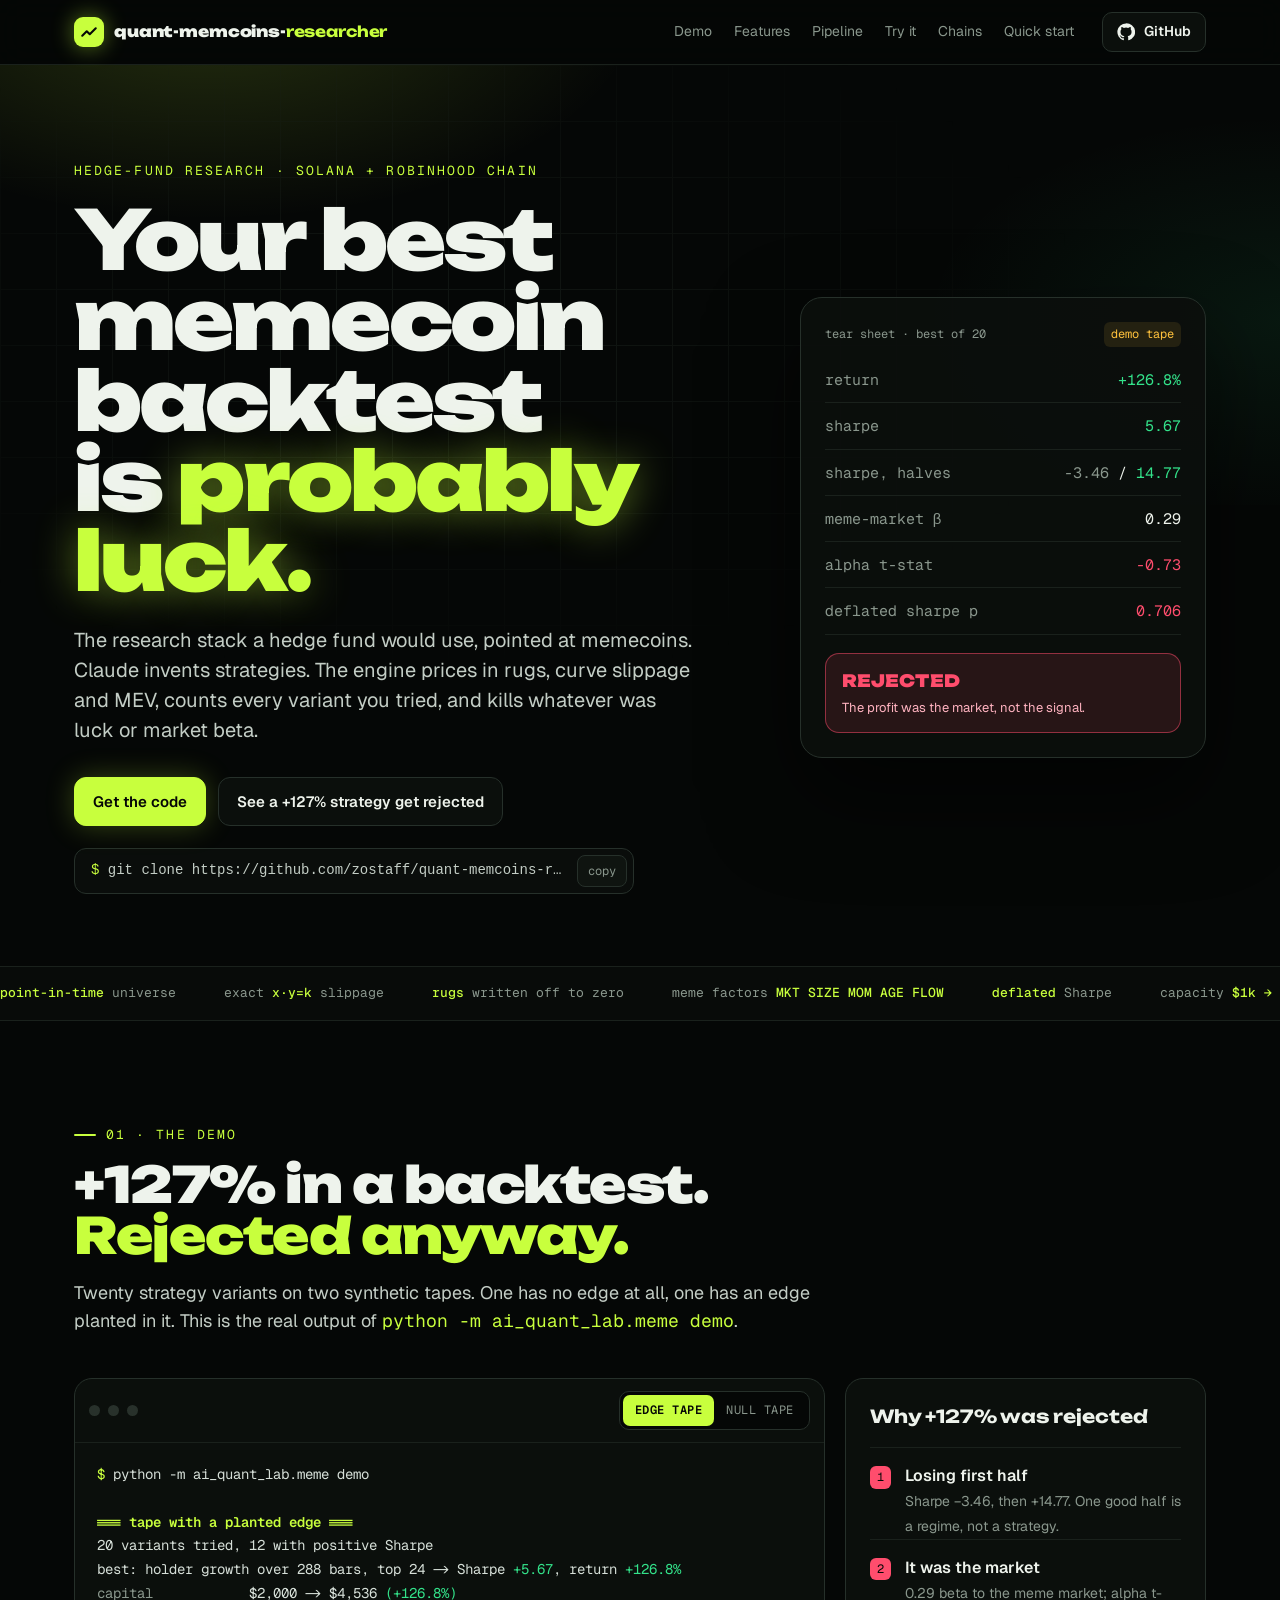
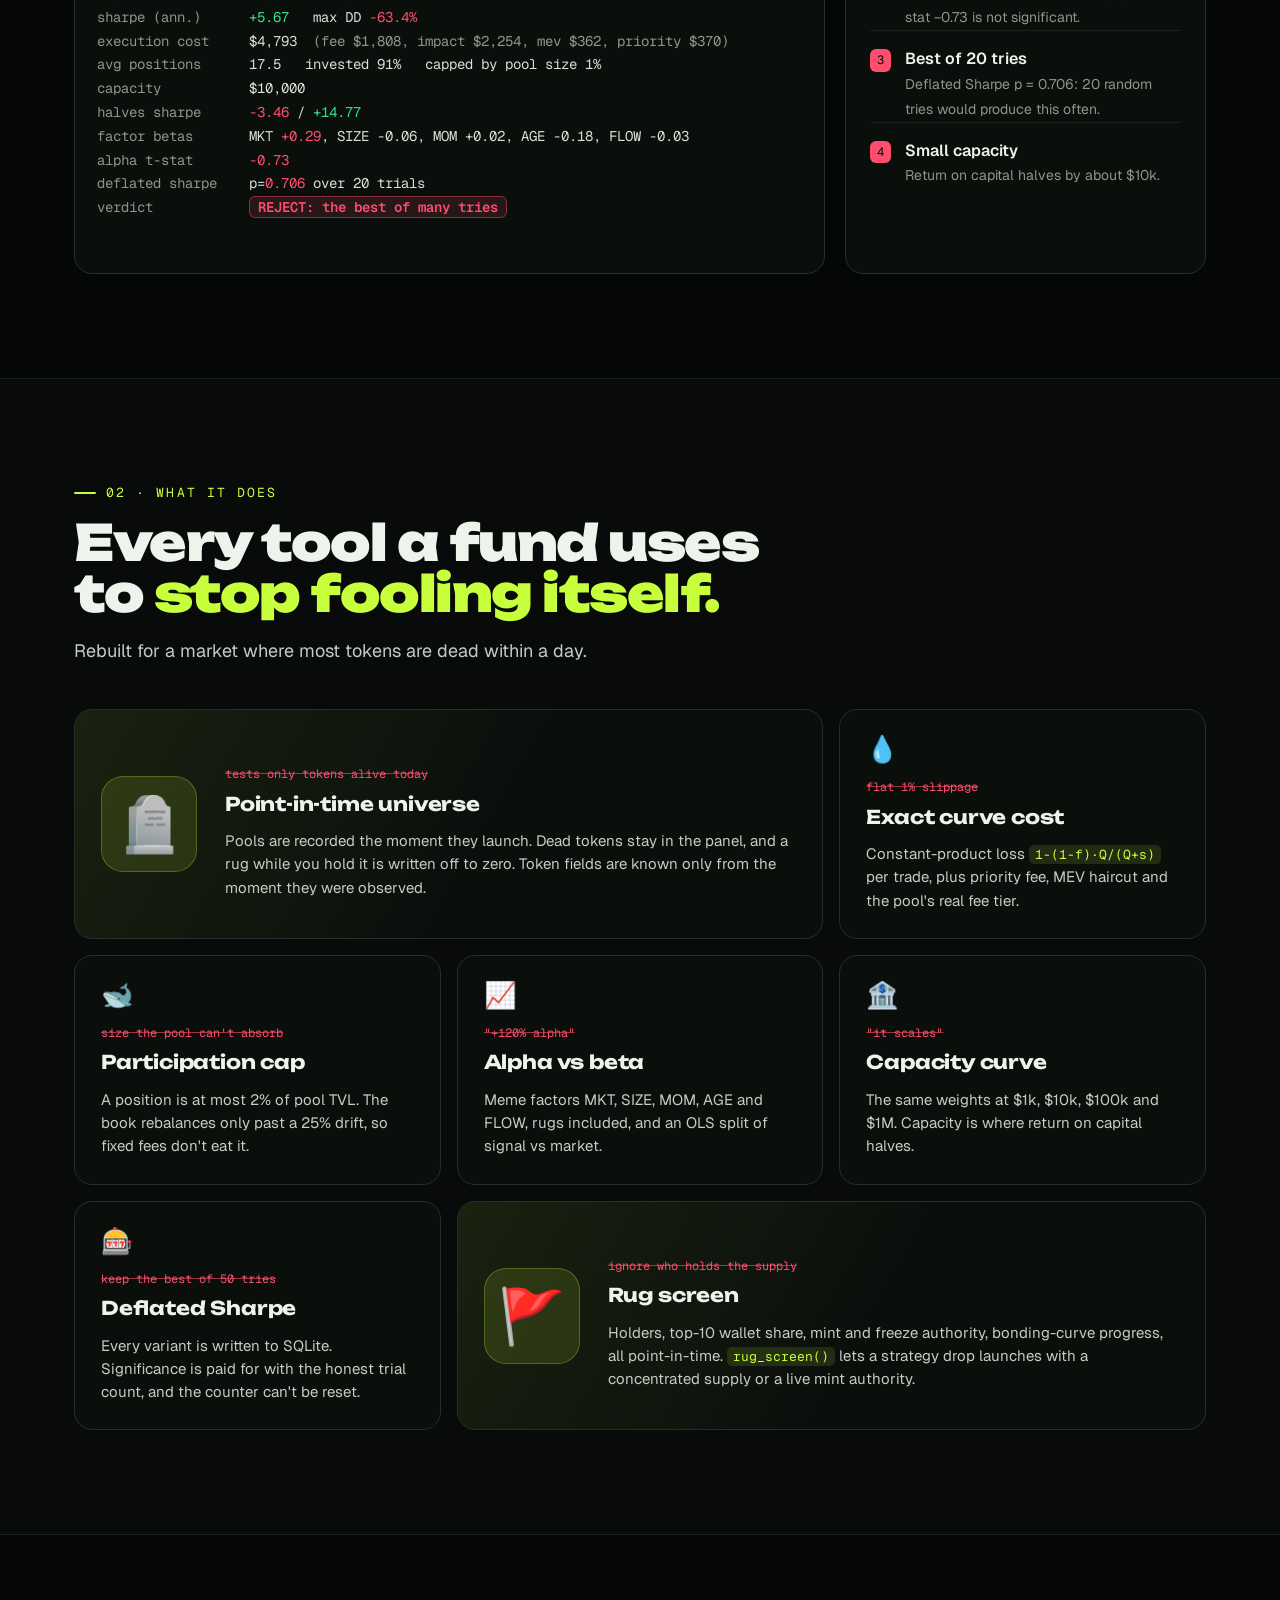
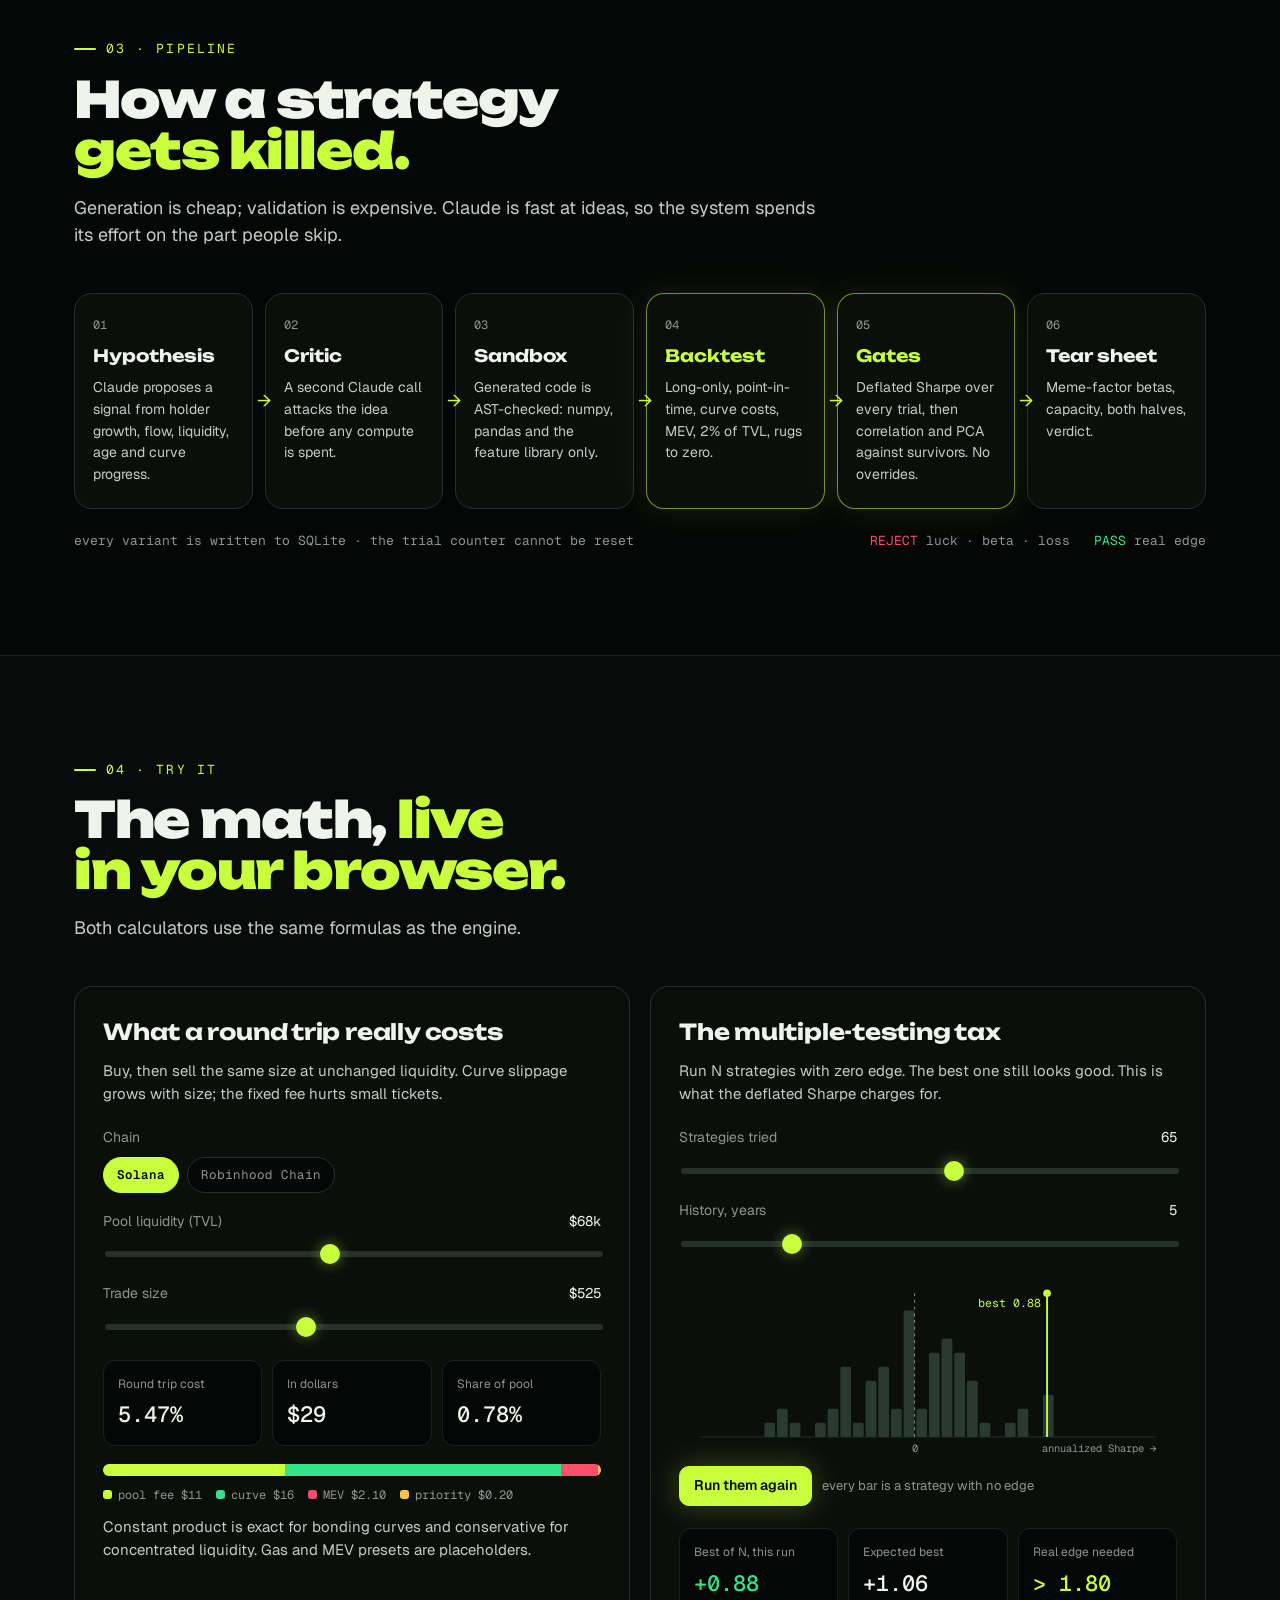
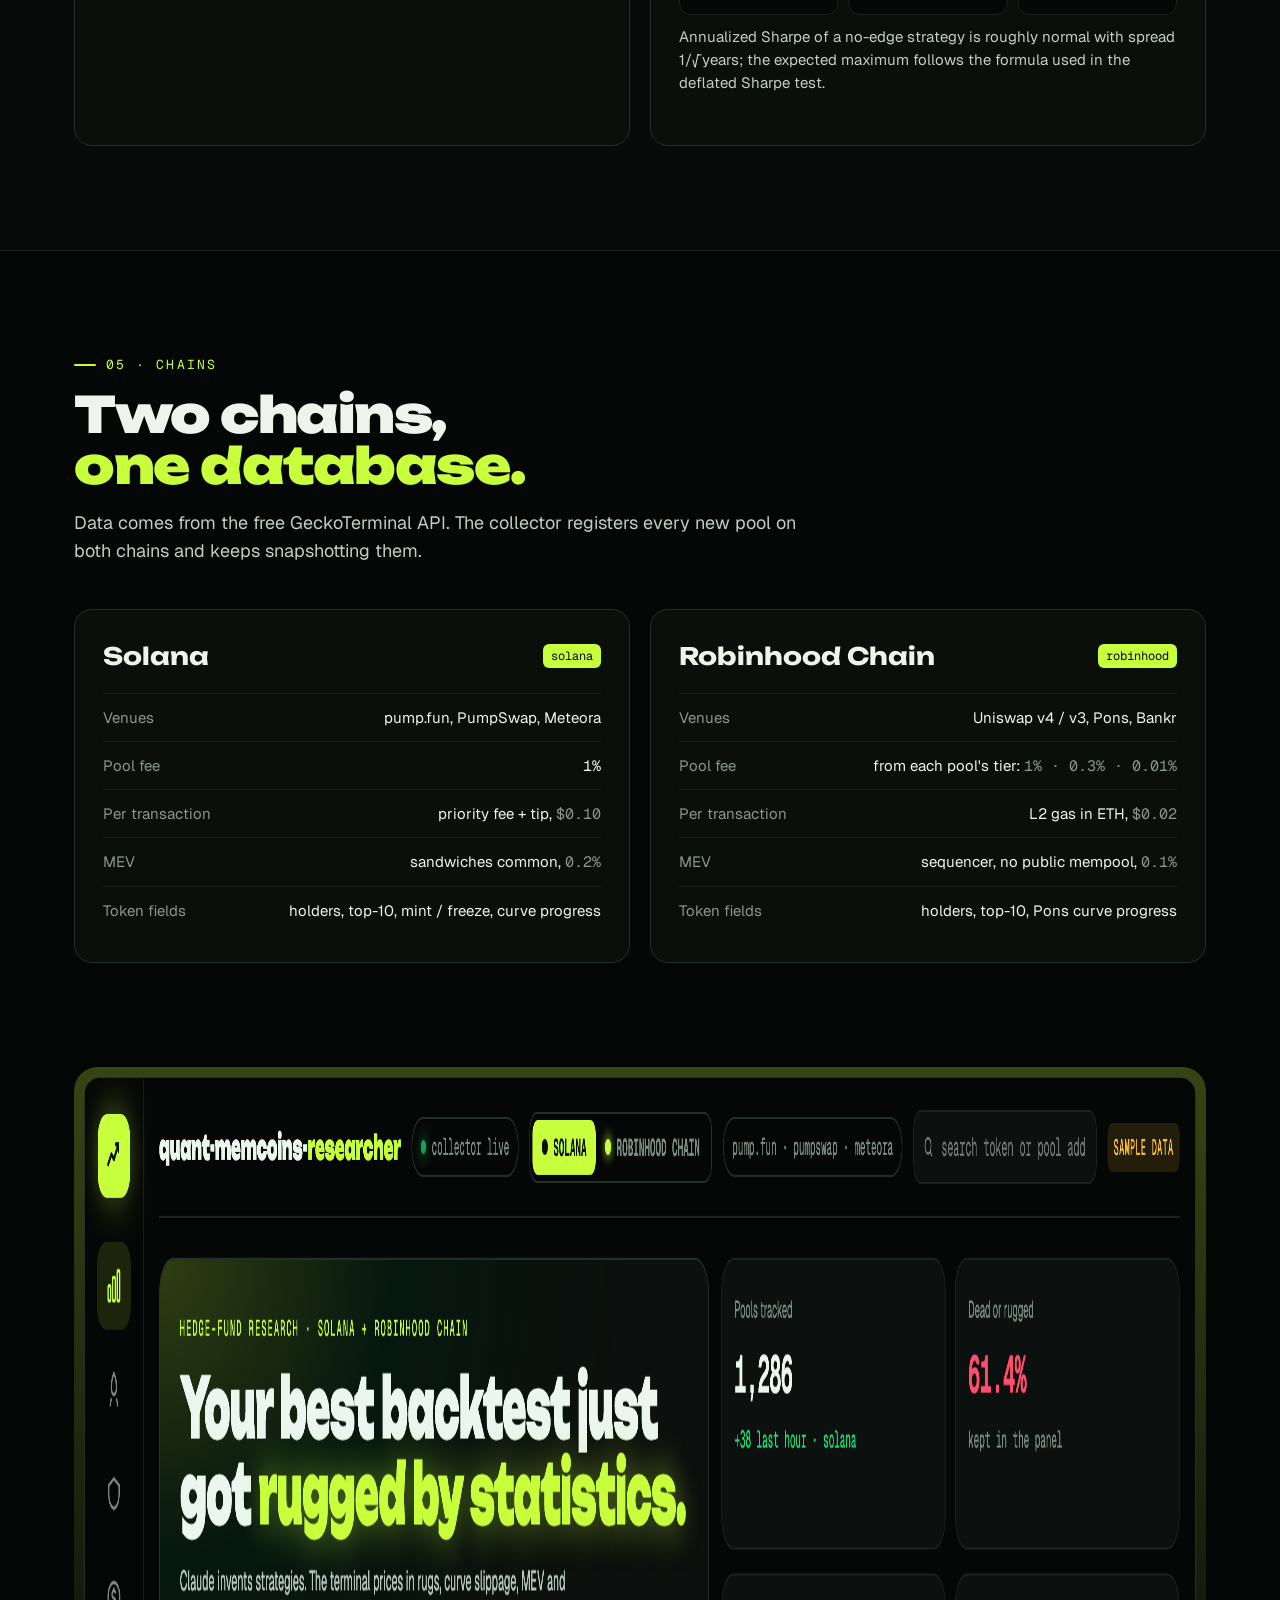
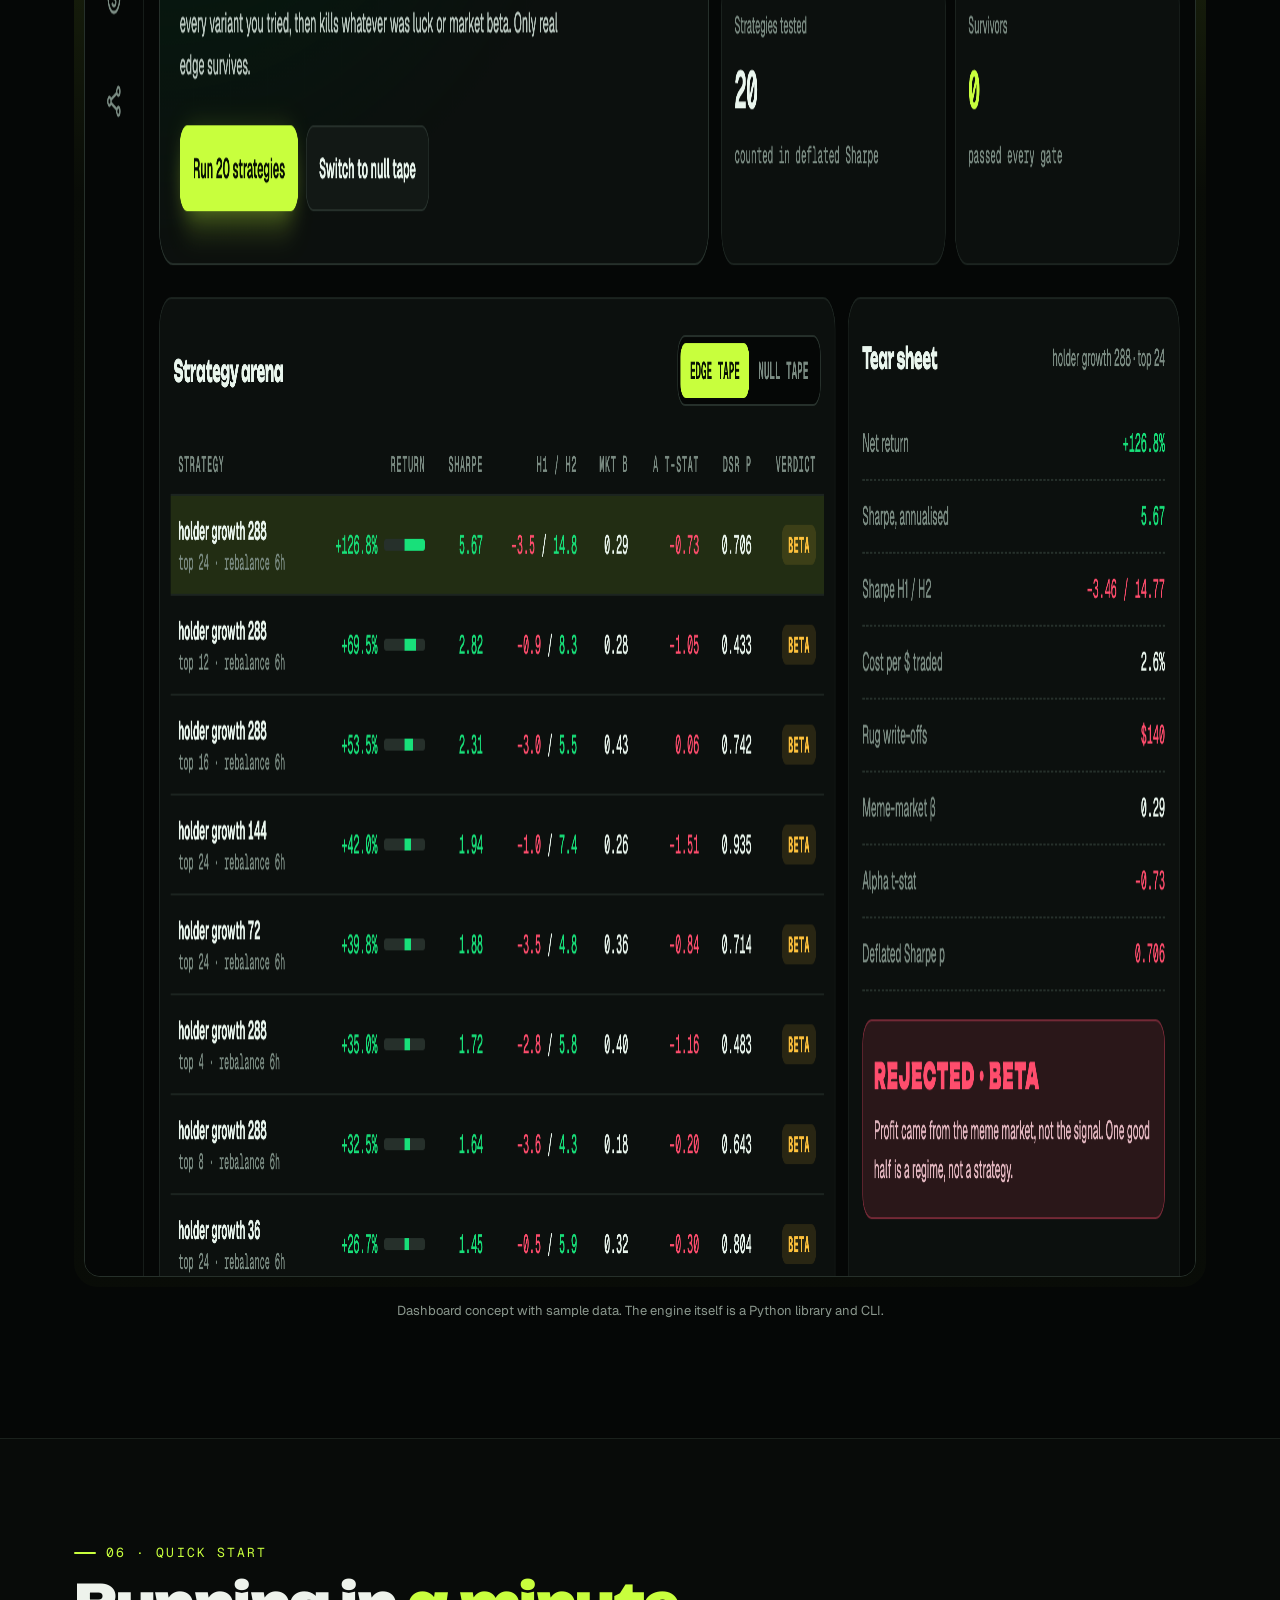
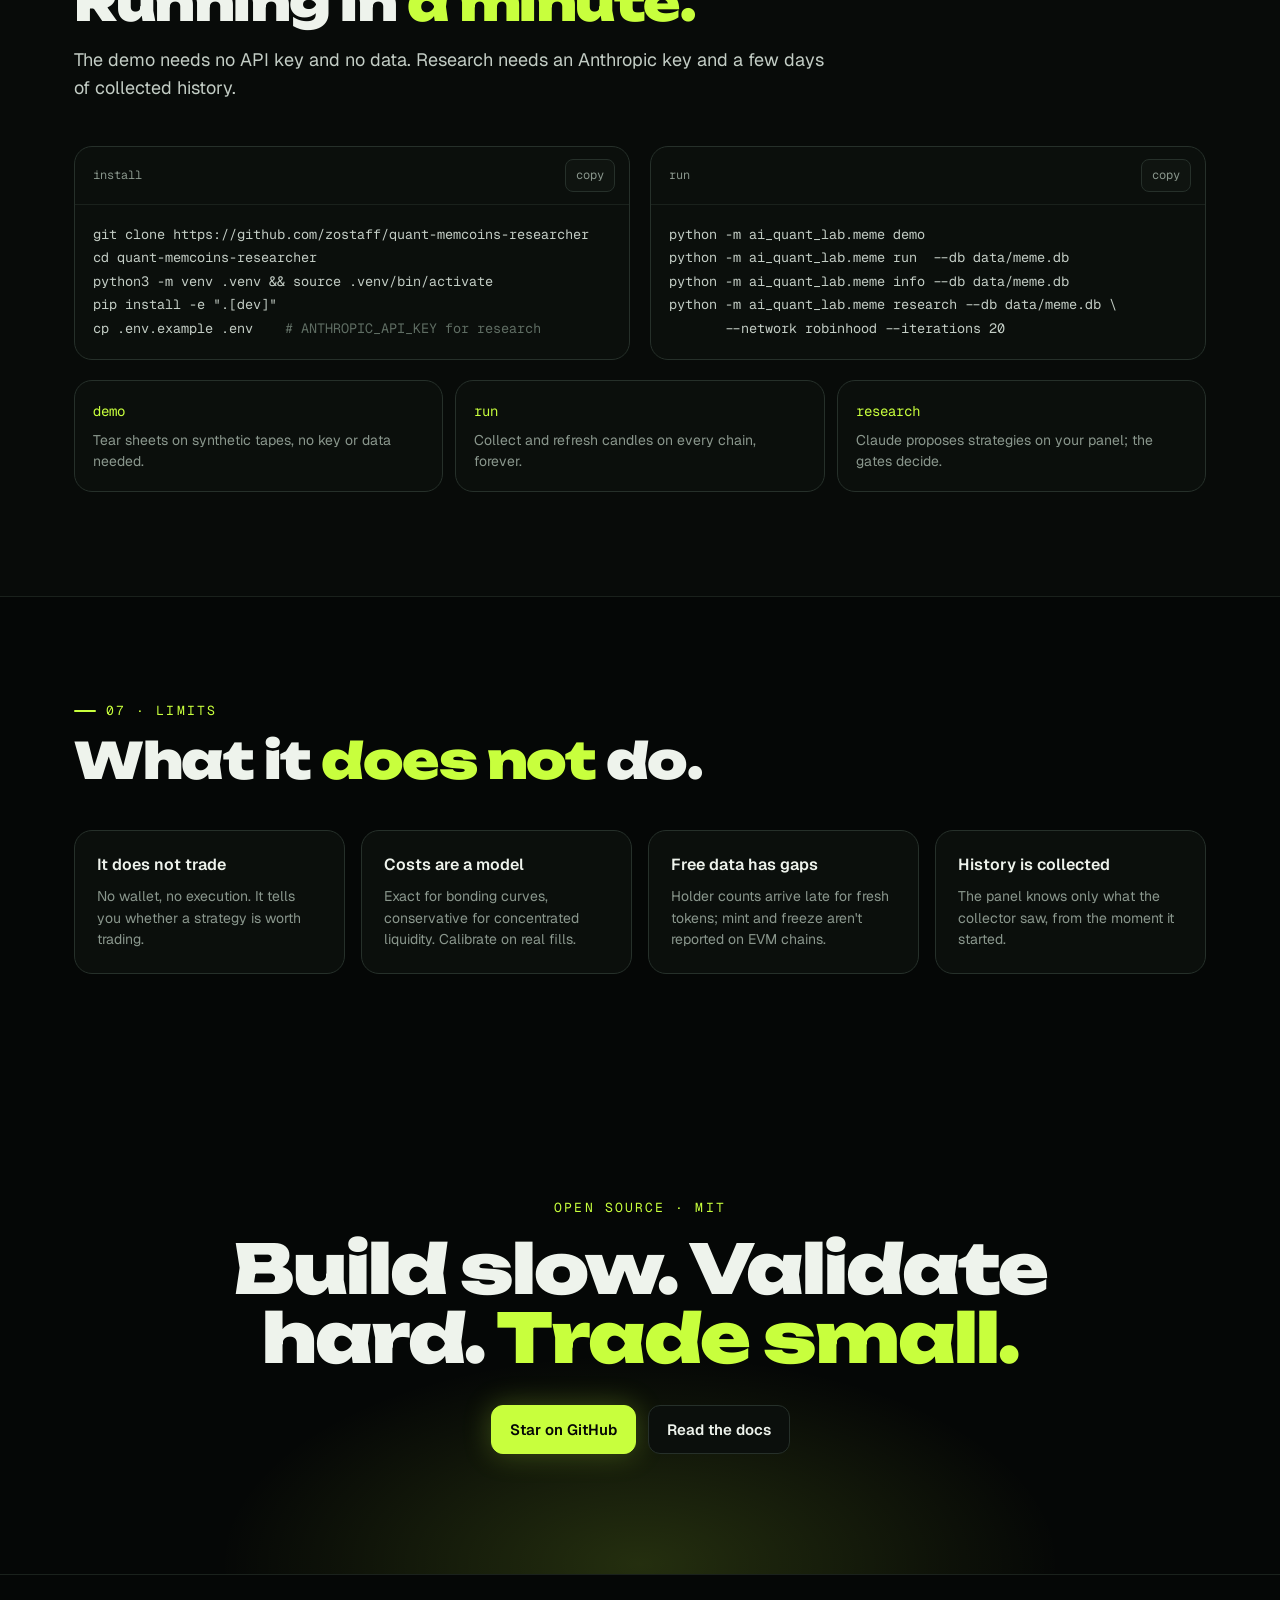
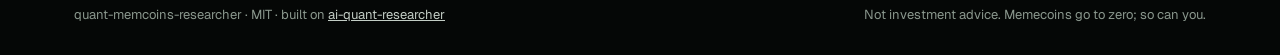
==== site/index.html @ 929a7e4b "Project website on GitHub Pages site/ is a single-page site: hero with the rejected tear sheet, the " ====
<!doctype html>
<html lang="en">
<head>
<meta charset="utf-8">
<meta name="viewport" content="width=device-width, initial-scale=1">
<title>quant-memcoins-researcher</title>
<meta name="description" content="Hedge-fund quant research for memecoins on Solana and Robinhood Chain. Claude invents strategies; the engine prices rugs, slippage and MEV, and kills the lucky ones.">
<meta name="theme-color" content="#050706">
<meta property="og:type" content="website">
<meta property="og:title" content="Your best memecoin backtest is probably luck.">
<meta property="og:description" content="Hedge-fund quant research for memecoins on Solana and Robinhood Chain. Open source, MIT.">
<meta property="og:url" content="https://zostaff.github.io/quant-memcoins-researcher/">
<meta property="og:image" content="https://zostaff.github.io/quant-memcoins-researcher/og.png">
<meta name="twitter:card" content="summary_large_image">
<meta name="twitter:image" content="https://zostaff.github.io/quant-memcoins-researcher/og.png">
<link rel="icon" href="data:image/svg+xml,%3Csvg xmlns='http://www.w3.org/2000/svg' viewBox='0 0 32 32'%3E%3Crect width='32' height='32' rx='8' fill='%23C8FF3D'/%3E%3Cpath d='M7 21l6-6 4 4 8-8' stroke='%23050706' stroke-width='3' fill='none' stroke-linecap='round' stroke-linejoin='round'/%3E%3C/svg%3E">
<link rel="preconnect" href="https://fonts.googleapis.com">
<link rel="preconnect" href="https://fonts.gstatic.com" crossorigin>
<link rel="stylesheet" href="https://fonts.googleapis.com/css2?family=Unbounded:wght@500;700;900&family=Geist:wght@400;500;600&family=Geist+Mono:wght@400;500;600&display=swap">
<style>
:root{
  --bg:#050706; --bg2:#080b09; --card:#0b0f0c; --card2:#0f1410;
  --line:#1a211c; --line2:#26302a;
  --text:#EEF3EC; --soft:#c3cdc5; --muted:#8a978d;
  --lime:#C8FF3D; --lime-dim:rgba(200,255,61,.12); --lime-glow:rgba(200,255,61,.45);
  --green:#33E28A; --red:#FF4D6D; --red-dim:rgba(255,77,109,.12); --amber:#FFC23D;
  --display:"Unbounded","Arial Black",system-ui,sans-serif;
  --body:"Geist",system-ui,-apple-system,"Segoe UI",sans-serif;
  --mono:"Geist Mono",ui-monospace,"SF Mono",Menlo,monospace;
  --r:18px; --wrap:1180px;
}
*{box-sizing:border-box}
html{scroll-behavior:smooth;scroll-padding-top:80px}
html,body{background:var(--bg);color:var(--text)}
body{margin:0;font:16px/1.55 var(--body);-webkit-font-smoothing:antialiased;overflow-x:hidden}
a{color:inherit}
img{max-width:100%;display:block}
button{font:inherit;color:inherit;cursor:pointer}
:focus-visible{outline:2px solid var(--lime);outline-offset:3px;border-radius:6px}
.mono{font-family:var(--mono);font-variant-numeric:tabular-nums}
.wrap{max-width:var(--wrap);margin:0 auto;padding:0 24px}
.g{color:var(--green)} .r{color:var(--red)} .l{color:var(--lime)} .m{color:var(--muted)}

/* nav */
nav{position:sticky;top:0;z-index:50;background:rgba(5,7,6,.78);backdrop-filter:blur(14px);-webkit-backdrop-filter:blur(14px);border-bottom:1px solid var(--line)}
nav .wrap{display:flex;align-items:center;gap:28px;height:64px}
.brand{display:flex;align-items:center;gap:10px;text-decoration:none;font-family:var(--display);font-weight:900;font-size:15px;letter-spacing:-.01em;white-space:nowrap}
.brand i{width:30px;height:30px;border-radius:9px;background:var(--lime);display:grid;place-items:center;box-shadow:0 0 22px var(--lime-glow)}
.brand b{color:var(--lime)}
.links{display:flex;gap:22px;margin-left:auto}
.links a{text-decoration:none;color:var(--muted);font-size:14px}
.links a:hover{color:var(--text)}
.btn{display:inline-flex;align-items:center;gap:9px;white-space:nowrap;border-radius:12px;padding:12px 18px;font-weight:600;font-size:15px;text-decoration:none;border:1px solid var(--line2);background:var(--card);transition:transform .15s,border-color .15s,background .15s}
.btn:hover{transform:translateY(-1px);border-color:#3a473e}
.btn.lime{background:var(--lime);color:var(--bg);border-color:var(--lime);box-shadow:0 0 28px rgba(200,255,61,.25)}
.btn.lime:hover{box-shadow:0 0 38px rgba(200,255,61,.4)}
.btn.sm{padding:8px 14px;font-size:14px;border-radius:10px}
.btn svg{width:18px;height:18px}

/* hero */
.hero{position:relative;padding:96px 0 72px;overflow:hidden}
.hero:before{content:"";position:absolute;inset:-20% -10% auto;height:620px;background:radial-gradient(700px 360px at 22% 18%,rgba(200,255,61,.17),transparent 62%),radial-gradient(600px 340px at 92% 70%,rgba(51,226,138,.08),transparent 60%);pointer-events:none}
.hero:after{content:"";position:absolute;inset:0;background-image:linear-gradient(var(--line) 1px,transparent 1px),linear-gradient(90deg,var(--line) 1px,transparent 1px);background-size:56px 56px;mask-image:radial-gradient(900px 480px at 35% 30%,#000 15%,transparent 72%);-webkit-mask-image:radial-gradient(900px 480px at 35% 30%,#000 15%,transparent 72%);opacity:.55;pointer-events:none}
.hero .wrap{position:relative;z-index:1;display:grid;grid-template-columns:1.25fr .75fr;gap:48px;align-items:center}
.kick{font-family:var(--mono);font-size:13px;letter-spacing:.16em;color:var(--lime);text-transform:uppercase}
h1{font-family:var(--display);font-weight:900;font-size:clamp(40px,6.4vw,82px);line-height:.98;letter-spacing:-.035em;margin:18px 0 0;text-wrap:balance}
h1 em{font-style:normal;color:var(--lime);text-shadow:0 0 42px var(--lime-glow)}
.lede{font-size:clamp(17px,1.6vw,20px);color:var(--soft);max-width:620px;margin:24px 0 0;line-height:1.5}
.cta{display:flex;flex-wrap:wrap;gap:12px;margin-top:32px}
.cmd{display:flex;align-items:center;gap:12px;margin-top:22px;max-width:560px;border:1px solid var(--line2);background:rgba(11,15,12,.85);border-radius:12px;padding:6px 6px 6px 16px;font-family:var(--mono);font-size:14px}
.cmd code{flex:1;overflow:hidden;text-overflow:ellipsis;white-space:nowrap;color:var(--soft)}
.cmd code:before{content:"$ ";color:var(--lime)}
.copy{border:1px solid var(--line2);background:var(--card2);border-radius:8px;padding:6px 10px;font-family:var(--mono);font-size:12px;color:var(--muted);flex:none}
.copy:hover{color:var(--text)}
.copy.ok{color:var(--bg);background:var(--lime);border-color:var(--lime)}

.verdict{border:1px solid var(--line2);border-radius:22px;background:rgba(11,15,12,.92);padding:24px;box-shadow:0 40px 90px rgba(0,0,0,.55);position:relative}
.verdict .top{display:flex;justify-content:space-between;align-items:center;font-family:var(--mono);font-size:12px;color:var(--muted);margin-bottom:10px}
.verdict .top span:last-child{color:var(--amber);background:rgba(255,194,61,.1);border-radius:6px;padding:3px 7px}
.vrow{display:flex;justify-content:space-between;padding:11px 0;border-bottom:1px solid var(--line);font-family:var(--mono);font-size:15px}
.vrow span:first-child{color:var(--muted)}
.stamp{margin-top:18px;border:1px solid rgba(255,77,109,.5);background:var(--red-dim);color:var(--red);border-radius:14px;padding:14px 16px;font-family:var(--display);font-weight:900;font-size:17px;letter-spacing:.01em;opacity:0;transform:scale(1.25) rotate(-3deg);transition:opacity .35s,transform .45s cubic-bezier(.2,1.6,.4,1)}
.stamp.on{opacity:1;transform:none}
.stamp small{display:block;font-family:var(--body);font-weight:400;font-size:13px;color:#ffb3c0;margin-top:4px;letter-spacing:0}

/* tape */
.tape{border-block:1px solid var(--line);background:var(--bg2);overflow:hidden;white-space:nowrap}
.tape div{display:inline-flex;gap:48px;padding:16px 0;animation:tape 38s linear infinite;font-family:var(--mono);font-size:13px;color:var(--muted)}
.tape b{color:var(--lime);font-weight:500}
@keyframes tape{to{transform:translateX(-50%)}}

/* sections */
section{padding:104px 0}
.sh{max-width:760px;margin-bottom:44px}
.sh .kick{display:flex;align-items:center;gap:10px}
.sh .kick:before{content:"";width:22px;height:2px;background:var(--lime);border-radius:2px}
h2{font-family:var(--display);font-weight:900;font-size:clamp(30px,4vw,50px);line-height:1.02;letter-spacing:-.03em;margin:14px 0 0;text-wrap:balance}
h2 em{font-style:normal;color:var(--lime)}
.sh p{color:var(--soft);font-size:18px;margin:18px 0 0}
.card{border:1px solid var(--line2);background:var(--card);border-radius:var(--r);min-width:0}
.demo>*,.labs>*,.chains>*,.start>*,.hero .wrap>*{min-width:0}

/* demo */
.demo{display:grid;grid-template-columns:1.35fr .65fr;gap:20px}
.term{overflow:hidden;display:flex;flex-direction:column}
.term .bar{display:flex;align-items:center;gap:8px;padding:12px 14px;border-bottom:1px solid var(--line)}
.term .bar i{width:11px;height:11px;border-radius:50%;background:#28312b}
.seg{margin-left:auto;display:flex;background:var(--bg);border:1px solid var(--line2);border-radius:10px;padding:3px}
.seg button{border:0;background:transparent;border-radius:7px;padding:6px 12px;font-family:var(--mono);font-size:12px;color:var(--muted);letter-spacing:.04em}
.seg button[aria-pressed=true]{background:var(--lime);color:var(--bg);font-weight:600}
.term pre{margin:0;padding:20px 22px 24px;font:14px/1.7 var(--mono);color:#d6dfd8;overflow-x:auto;min-height:430px;white-space:pre}
.term .h{color:var(--lime);font-weight:600}
.term .v{background:var(--red-dim);color:var(--red);border:1px solid rgba(255,77,109,.45);border-radius:6px;padding:1px 8px;font-weight:600}
.caret{display:inline-block;width:8px;height:16px;background:var(--lime);vertical-align:-3px;animation:blink 1s steps(1) infinite}
@keyframes blink{50%{opacity:0}}
.why{padding:24px;display:flex;flex-direction:column;gap:16px}
.why h3{font-family:var(--display);font-size:18px;margin:0}
.reason{display:flex;gap:14px;align-items:flex-start;padding-top:16px;border-top:1px solid var(--line)}
.reason .n{flex:none;font-family:var(--mono);font-size:12px;color:var(--bg);background:var(--red);border-radius:6px;padding:2px 7px;margin-top:2px}
.reason b{display:block;font-weight:600}
.reason span{color:var(--muted);font-size:14px}

/* features */
.feats{display:grid;grid-template-columns:repeat(3,1fr);gap:16px}
.feat{padding:26px;position:relative;overflow:hidden;transition:border-color .2s,transform .2s}
.feat:hover{border-color:rgba(200,255,61,.45);transform:translateY(-2px)}
.feat .ico{font-size:26px;line-height:1}
.feat .bad{font-family:var(--mono);font-size:12px;color:var(--red);margin:16px 0 6px;text-decoration:line-through;text-decoration-color:rgba(255,77,109,.6)}
.feat h3{font-family:var(--display);font-size:19px;margin:0 0 10px;letter-spacing:-.01em}
.feat p{margin:0;color:var(--soft);font-size:15px}
.feat code{font-family:var(--mono);font-size:13px;color:var(--lime);background:var(--lime-dim);padding:1px 6px;border-radius:5px}
.feat.wide{grid-column:span 2;display:flex;gap:28px;align-items:center;background:linear-gradient(120deg,rgba(200,255,61,.08),transparent 55%),var(--card)}
.feat.wide>div:not(.ico){flex:1}
.feat.wide .ico{font-size:54px;flex:none;width:96px;height:96px;display:grid;place-items:center;border-radius:22px;background:var(--lime-dim);border:1px solid rgba(200,255,61,.25)}

/* pipeline */
.pipe{display:grid;grid-template-columns:repeat(6,1fr);gap:12px;counter-reset:s}
.step{padding:22px 18px;position:relative;opacity:.35;transform:translateY(10px);transition:opacity .5s,transform .5s,border-color .5s,box-shadow .5s}
.step.on{opacity:1;transform:none}
.step.k.on{border-color:rgba(200,255,61,.55);box-shadow:0 0 34px rgba(200,255,61,.1)}
.step .n{font-family:var(--mono);font-size:12px;color:var(--muted)}
.step h3{font-family:var(--display);font-size:17px;margin:8px 0 8px}
.step.k h3{color:var(--lime)}
.step p{margin:0;font-size:14px;color:var(--soft)}
.step:not(:last-child):after{content:"→";position:absolute;right:-12px;top:50%;transform:translate(50%,-50%);color:var(--lime);font-size:18px;z-index:2}
.pipe-foot{display:flex;justify-content:space-between;flex-wrap:wrap;gap:12px;margin-top:22px;font-family:var(--mono);font-size:13px;color:var(--muted)}

/* labs */
.labs{display:grid;grid-template-columns:1fr 1fr;gap:20px}
.lab{padding:28px}
.lab h3{font-family:var(--display);font-size:22px;margin:0;letter-spacing:-.01em}
.lab>p{color:var(--soft);margin:10px 0 22px;font-size:15px}
.ctrl{margin-bottom:18px}
.ctrl label{display:flex;justify-content:space-between;font-size:14px;color:var(--muted);margin-bottom:8px}
.ctrl label output{font-family:var(--mono);color:var(--text)}
input[type=range]{-webkit-appearance:none;appearance:none;width:100%;height:6px;border-radius:6px;background:var(--line2);outline-offset:6px}
input[type=range]::-webkit-slider-thumb{-webkit-appearance:none;width:20px;height:20px;border-radius:50%;background:var(--lime);box-shadow:0 0 14px var(--lime-glow);cursor:pointer}
input[type=range]::-moz-range-thumb{width:20px;height:20px;border:0;border-radius:50%;background:var(--lime);cursor:pointer}
.chips{display:flex;flex-wrap:wrap;gap:8px}
.chip{border:1px solid var(--line2);background:var(--bg);border-radius:999px;padding:7px 13px;font-family:var(--mono);font-size:12.5px;color:var(--muted)}
.chip[aria-pressed=true]{background:var(--lime);color:var(--bg);border-color:var(--lime);font-weight:600}
.out{display:grid;grid-template-columns:repeat(3,1fr);gap:10px;margin-top:22px}
.out div{background:var(--bg);border:1px solid var(--line);border-radius:12px;padding:14px}
.out span{display:block;font-size:12px;color:var(--muted)}
.out b{display:block;font-family:var(--mono);font-size:22px;font-weight:500;margin-top:4px}
.bar-stack{display:flex;height:12px;border-radius:6px;overflow:hidden;margin-top:18px;background:var(--line)}
.bar-stack i{display:block;height:100%;transition:width .3s}
.legend{display:flex;flex-wrap:wrap;gap:14px;margin-top:10px;font-size:12px;color:var(--muted);font-family:var(--mono)}
.legend span:before{content:"";display:inline-block;width:9px;height:9px;border-radius:3px;margin-right:6px;background:var(--c)}
.note{font-size:12.5px;color:var(--muted);margin-top:16px}
#hist{width:100%;height:190px;display:block;margin-top:6px}
.lab .row2{display:flex;gap:10px;align-items:center;margin-top:4px}

/* chains */
.chains{display:grid;grid-template-columns:1fr 1fr;gap:20px}
.chain{padding:28px}
.chain .hd{display:flex;align-items:center;justify-content:space-between;margin-bottom:18px}
.chain h3{font-family:var(--display);font-size:24px;margin:0}
.chain .tag{font-family:var(--mono);font-size:12px;color:var(--bg);background:var(--lime);border-radius:6px;padding:3px 8px}
.kv{display:flex;justify-content:space-between;gap:16px;padding:12px 0;border-top:1px solid var(--line);font-size:15px}
.kv span:first-child{color:var(--muted);flex:none}
.kv span:last-child{text-align:right}

/* preview */
.shot{padding:10px;border-radius:24px;background:linear-gradient(180deg,rgba(200,255,61,.25),rgba(200,255,61,.02) 40%);}
.shot img{border-radius:16px;border:1px solid var(--line2)}
.shot-cap{text-align:center;color:var(--muted);font-size:13px;margin-top:14px}

/* start */
.start{display:grid;grid-template-columns:1fr 1fr;gap:20px}
.code{padding:0;overflow:hidden}
.code .hd{display:flex;justify-content:space-between;align-items:center;padding:12px 14px 12px 18px;border-bottom:1px solid var(--line);font-family:var(--mono);font-size:12px;color:var(--muted)}
.code pre{margin:0;padding:18px;font:13.5px/1.75 var(--mono);color:var(--soft);overflow-x:auto}
.code pre .c{color:#5f6d63}
.code pre .p{color:var(--lime)}
.cmds{grid-column:span 2;display:grid;grid-template-columns:repeat(3,1fr);gap:12px}
.cmds div{padding:18px}
.cmds code{font-family:var(--mono);color:var(--lime);font-size:14px}
.cmds p{margin:6px 0 0;color:var(--muted);font-size:14px}

/* limits */
.limits{display:grid;grid-template-columns:repeat(4,1fr);gap:16px}
.limits div{padding:22px}
.limits h3{font-size:16px;margin:0 0 8px;font-weight:600}
.limits p{margin:0;color:var(--muted);font-size:14px}

/* final */
.final{text-align:center;padding:120px 0;position:relative;overflow:hidden}
.final:before{content:"";position:absolute;inset:auto 0 -40% 0;height:520px;background:radial-gradient(600px 300px at 50% 60%,rgba(200,255,61,.16),transparent 70%)}
.final h2{font-size:clamp(34px,5.4vw,68px)}
.final .cta{justify-content:center}
footer{border-top:1px solid var(--line);padding:30px 0;color:var(--muted);font-size:13px}
footer .wrap{display:flex;justify-content:space-between;gap:16px;flex-wrap:wrap}
footer a{color:var(--soft)}

.rv{opacity:0;transform:translateY(16px);transition:opacity .7s,transform .7s}
.rv.on{opacity:1;transform:none}
@media (prefers-reduced-motion:reduce){*{animation:none!important;transition:none!important}.rv,.step{opacity:1;transform:none}.stamp{opacity:1;transform:none}}

@media (max-width:980px){
  .hero .wrap,.demo,.labs,.chains,.start{grid-template-columns:1fr}
  .feats{grid-template-columns:1fr 1fr}
  .feat.wide{grid-column:span 2}
  .pipe{grid-template-columns:repeat(3,1fr)}
  .step:nth-child(3):after{display:none}
  .limits{grid-template-columns:1fr 1fr}
  .cmds{grid-column:auto;grid-template-columns:1fr}
  .links{display:none}
  nav .wrap .btn{margin-left:auto}
}
@media (max-width:620px){
  .wrap{padding:0 16px}
  section{padding:72px 0}
  .hero{padding:56px 0 48px}
  .feats,.limits{grid-template-columns:1fr}
  .feat.wide{grid-column:auto;flex-direction:column;align-items:flex-start}
  .pipe{grid-template-columns:1fr}
  .step:after{display:none}
  .out{grid-template-columns:1fr 1fr}
  .term pre{font-size:12px;min-height:0}
  .brand span{display:none}
  .cmd{font-size:12.5px}
}
</style>
</head>
<body>

<nav aria-label="Main">
  <div class="wrap">
    <a class="brand" href="#top"><i><svg width="18" height="18" viewBox="0 0 24 24" fill="none" stroke="#050706" stroke-width="2.8" stroke-linecap="round" stroke-linejoin="round" aria-hidden="true"><path d="M3 17l6-6 4 4 8-8"/></svg></i><span>quant-memcoins-<b>researcher</b></span></a>
    <div class="links">
      <a href="#demo">Demo</a><a href="#features">Features</a><a href="#pipeline">Pipeline</a><a href="#labs">Try it</a><a href="#chains">Chains</a><a href="#start">Quick start</a>
    </div>
    <a class="btn sm" href="https://github.com/zostaff/quant-memcoins-researcher"><svg viewBox="0 0 24 24" fill="currentColor" aria-hidden="true"><path d="M12 .5a11.5 11.5 0 0 0-3.64 22.41c.58.1.79-.25.79-.56v-2c-3.2.7-3.88-1.37-3.88-1.37-.52-1.33-1.28-1.69-1.28-1.69-1.04-.71.08-.7.08-.7 1.16.08 1.77 1.19 1.77 1.19 1.03 1.76 2.7 1.25 3.36.96.1-.75.4-1.25.73-1.54-2.55-.29-5.24-1.28-5.24-5.69 0-1.26.45-2.29 1.19-3.1-.12-.29-.52-1.46.11-3.05 0 0 .97-.31 3.17 1.18a11 11 0 0 1 5.77 0c2.2-1.49 3.17-1.18 3.17-1.18.63 1.59.23 2.76.11 3.05.74.81 1.19 1.84 1.19 3.1 0 4.42-2.7 5.4-5.26 5.68.41.36.78 1.06.78 2.14v3.17c0 .31.21.67.8.56A11.5 11.5 0 0 0 12 .5Z"/></svg>GitHub</a>
  </div>
</nav>

<header class="hero" id="top">
  <div class="wrap">
    <div>
      <div class="kick">Hedge-fund research · Solana + Robinhood Chain</div>
      <h1>Your best memecoin backtest is <em>probably luck.</em></h1>
      <p class="lede">The research stack a hedge fund would use, pointed at memecoins. Claude invents strategies. The engine prices in rugs, curve slippage and MEV, counts every variant you tried, and kills whatever was luck or market beta.</p>
      <div class="cta">
        <a class="btn lime" href="https://github.com/zostaff/quant-memcoins-researcher">Get the code</a>
        <a class="btn" href="#demo">See a +127% strategy get rejected</a>
      </div>
      <div class="cmd"><code id="c-clone">git clone https://github.com/zostaff/quant-memcoins-researcher</code><button class="copy" data-copy="c-clone">copy</button></div>
    </div>
    <aside class="verdict" aria-label="Example tear sheet">
      <div class="top"><span>tear sheet · best of 20</span><span>demo tape</span></div>
      <div class="vrow"><span>return</span><span class="g" data-count="126.8" data-fmt="+%.1f%">+126.8%</span></div>
      <div class="vrow"><span>sharpe</span><span class="g" data-count="5.67" data-fmt="%.2f">5.67</span></div>
      <div class="vrow"><span>sharpe, halves</span><span><span class="r">-3.46</span> / <span class="g">14.77</span></span></div>
      <div class="vrow"><span>meme-market β</span><span>0.29</span></div>
      <div class="vrow"><span>alpha t-stat</span><span class="r">-0.73</span></div>
      <div class="vrow"><span>deflated sharpe p</span><span class="r">0.706</span></div>
      <div class="stamp" id="stamp">REJECTED<small>The profit was the market, not the signal.</small></div>
    </aside>
  </div>
</header>

<div class="tape" aria-hidden="true"><div>
  <span><b>point-in-time</b> universe</span><span>exact <b>x·y=k</b> slippage</span><span><b>rugs</b> written off to zero</span><span>meme factors <b>MKT SIZE MOM AGE FLOW</b></span><span><b>deflated</b> Sharpe</span><span>capacity <b>$1k → $1M</b></span><span><b>139</b> tests passing</span><span><b>Solana</b> · <b>Robinhood Chain</b></span><span>MIT <b>open source</b></span>
  <span><b>point-in-time</b> universe</span><span>exact <b>x·y=k</b> slippage</span><span><b>rugs</b> written off to zero</span><span>meme factors <b>MKT SIZE MOM AGE FLOW</b></span><span><b>deflated</b> Sharpe</span><span>capacity <b>$1k → $1M</b></span><span><b>139</b> tests passing</span><span><b>Solana</b> · <b>Robinhood Chain</b></span><span>MIT <b>open source</b></span>
</div></div>

<section id="demo">
  <div class="wrap">
    <div class="sh rv">
      <div class="kick">01 · The demo</div>
      <h2>+127% in a backtest. <em>Rejected anyway.</em></h2>
      <p>Twenty strategy variants on two synthetic tapes. One has no edge at all, one has an edge planted in it. This is the real output of <code class="mono l">python -m ai_quant_lab.meme demo</code>.</p>
    </div>
    <div class="demo">
      <div class="card term rv">
        <div class="bar"><i></i><i></i><i></i>
          <div class="seg" role="group" aria-label="Tape">
            <button aria-pressed="true" data-tape="edge">EDGE TAPE</button>
            <button aria-pressed="false" data-tape="null">NULL TAPE</button>
          </div>
        </div>
        <pre id="term" aria-live="polite"></pre>
      </div>
      <div class="card why rv">
        <h3 id="why-title">Why it was rejected</h3>
        <div id="why"></div>
      </div>
    </div>
  </div>
</section>

<section id="features" style="background:var(--bg2);border-block:1px solid var(--line)">
  <div class="wrap">
    <div class="sh rv">
      <div class="kick">02 · What it does</div>
      <h2>Every tool a fund uses to <em>stop fooling itself.</em></h2>
      <p>Rebuilt for a market where most tokens are dead within a day.</p>
    </div>
    <div class="feats">
      <div class="card feat wide rv"><div class="ico">🪦</div><div><div class="bad">tests only tokens alive today</div><h3>Point-in-time universe</h3><p>Pools are recorded the moment they launch. Dead tokens stay in the panel, and a rug while you hold it is written off to zero. Token fields are known only from the moment they were observed.</p></div></div>
      <div class="card feat rv"><div class="ico">💧</div><div class="bad">flat 1% slippage</div><h3>Exact curve cost</h3><p>Constant-product loss <code>1-(1-f)·Q/(Q+s)</code> per trade, plus priority fee, MEV haircut and the pool's real fee tier.</p></div>
      <div class="card feat rv"><div class="ico">🐋</div><div class="bad">size the pool can't absorb</div><h3>Participation cap</h3><p>A position is at most 2% of pool TVL. The book rebalances only past a 25% drift, so fixed fees don't eat it.</p></div>
      <div class="card feat rv"><div class="ico">📈</div><div class="bad">"+120% alpha"</div><h3>Alpha vs beta</h3><p>Meme factors MKT, SIZE, MOM, AGE and FLOW, rugs included, and an OLS split of signal vs market.</p></div>
      <div class="card feat rv"><div class="ico">🏦</div><div class="bad">"it scales"</div><h3>Capacity curve</h3><p>The same weights at $1k, $10k, $100k and $1M. Capacity is where return on capital halves.</p></div>
      <div class="card feat rv"><div class="ico">🎰</div><div class="bad">keep the best of 50 tries</div><h3>Deflated Sharpe</h3><p>Every variant is written to SQLite. Significance is paid for with the honest trial count, and the counter can't be reset.</p></div>
      <div class="card feat wide rv"><div class="ico">🚩</div><div><div class="bad">ignore who holds the supply</div><h3>Rug screen</h3><p>Holders, top-10 wallet share, mint and freeze authority, bonding-curve progress, all point-in-time. <code>rug_screen()</code> lets a strategy drop launches with a concentrated supply or a live mint authority.</p></div></div>
    </div>
  </div>
</section>

<section id="pipeline">
  <div class="wrap">
    <div class="sh rv">
      <div class="kick">03 · Pipeline</div>
      <h2>How a strategy <em>gets killed.</em></h2>
      <p>Generation is cheap; validation is expensive. Claude is fast at ideas, so the system spends its effort on the part people skip.</p>
    </div>
    <div class="pipe" id="pipe">
      <div class="card step"><div class="n">01</div><h3>Hypothesis</h3><p>Claude proposes a signal from holder growth, flow, liquidity, age and curve progress.</p></div>
      <div class="card step"><div class="n">02</div><h3>Critic</h3><p>A second Claude call attacks the idea before any compute is spent.</p></div>
      <div class="card step"><div class="n">03</div><h3>Sandbox</h3><p>Generated code is AST-checked: numpy, pandas and the feature library only.</p></div>
      <div class="card step k"><div class="n">04</div><h3>Backtest</h3><p>Long-only, point-in-time, curve costs, MEV, 2% of TVL, rugs to zero.</p></div>
      <div class="card step k"><div class="n">05</div><h3>Gates</h3><p>Deflated Sharpe over every trial, then correlation and PCA against survivors. No overrides.</p></div>
      <div class="card step"><div class="n">06</div><h3>Tear sheet</h3><p>Meme-factor betas, capacity, both halves, verdict.</p></div>
    </div>
    <div class="pipe-foot"><span>every variant is written to SQLite · the trial counter cannot be reset</span><span><span class="r">REJECT</span> luck · beta · loss &nbsp; <span class="g">PASS</span> real edge</span></div>
  </div>
</section>

<section id="labs" style="background:var(--bg2);border-block:1px solid var(--line)">
  <div class="wrap">
    <div class="sh rv">
      <div class="kick">04 · Try it</div>
      <h2>The math, <em>live in your browser.</em></h2>
      <p>Both calculators use the same formulas as the engine.</p>
    </div>
    <div class="labs">
      <div class="card lab rv">
        <h3>What a round trip really costs</h3>
        <p>Buy, then sell the same size at unchanged liquidity. Curve slippage grows with size; the fixed fee hurts small tickets.</p>
        <div class="ctrl"><label>Chain</label>
          <div class="chips" role="group" aria-label="Chain">
            <button class="chip" aria-pressed="true" data-chain="solana">Solana</button>
            <button class="chip" aria-pressed="false" data-chain="robinhood">Robinhood Chain</button>
          </div>
        </div>
        <div class="ctrl" id="tier-ctrl" hidden><label>Pool fee tier</label>
          <div class="chips" role="group" aria-label="Fee tier">
            <button class="chip" aria-pressed="true" data-fee="0.01">1%</button>
            <button class="chip" aria-pressed="false" data-fee="0.003">0.3%</button>
            <button class="chip" aria-pressed="false" data-fee="0.0001">0.01%</button>
          </div>
        </div>
        <div class="ctrl"><label for="tvl">Pool liquidity (TVL) <output id="tvl-o"></output></label><input id="tvl" type="range" min="0" max="100" value="45"></div>
        <div class="ctrl"><label for="size">Trade size <output id="size-o"></output></label><input id="size" type="range" min="0" max="100" value="40"></div>
        <div class="out">
          <div><span>Round trip cost</span><b id="rt"></b></div>
          <div><span>In dollars</span><b id="rt-usd"></b></div>
          <div><span>Share of pool</span><b id="share"></b></div>
        </div>
        <div class="bar-stack" aria-hidden="true"><i id="b-fee" style="background:var(--lime)"></i><i id="b-curve" style="background:var(--green)"></i><i id="b-mev" style="background:var(--red)"></i><i id="b-fix" style="background:var(--amber)"></i></div>
        <div class="legend"><span style="--c:var(--lime)" id="l-fee"></span><span style="--c:var(--green)" id="l-curve"></span><span style="--c:var(--red)" id="l-mev"></span><span style="--c:var(--amber)" id="l-fix"></span></div>
        <p class="note">Constant product is exact for bonding curves and conservative for concentrated liquidity. Gas and MEV presets are placeholders.</p>
      </div>

      <div class="card lab rv">
        <h3>The multiple-testing tax</h3>
        <p>Run N strategies with zero edge. The best one still looks good. This is what the deflated Sharpe charges for.</p>
        <div class="ctrl"><label for="ntr">Strategies tried <output id="ntr-o"></output></label><input id="ntr" type="range" min="0" max="100" value="55"></div>
        <div class="ctrl"><label for="yrs">History, years <output id="yrs-o"></output></label><input id="yrs" type="range" min="1" max="20" value="5"></div>
        <svg id="hist" viewBox="0 0 520 190" role="img" aria-label="Histogram of Sharpe ratios of random strategies"></svg>
        <div class="row2"><button class="btn sm lime" id="rerun">Run them again</button><span class="m" style="font-size:13px">every bar is a strategy with no edge</span></div>
        <div class="out">
          <div><span>Best of N, this run</span><b id="best" class="g"></b></div>
          <div><span>Expected best</span><b id="exp"></b></div>
          <div><span>Real edge needed</span><b id="need" class="l"></b></div>
        </div>
        <p class="note">Annualized Sharpe of a no-edge strategy is roughly normal with spread 1/√years; the expected maximum follows the formula used in the deflated Sharpe test.</p>
      </div>
    </div>
  </div>
</section>

<section id="chains">
  <div class="wrap">
    <div class="sh rv">
      <div class="kick">05 · Chains</div>
      <h2>Two chains, <em>one database.</em></h2>
      <p>Data comes from the free GeckoTerminal API. The collector registers every new pool on both chains and keeps snapshotting them.</p>
    </div>
    <div class="chains">
      <div class="card chain rv">
        <div class="hd"><h3>Solana</h3><span class="tag">solana</span></div>
        <div class="kv"><span>Venues</span><span>pump.fun, PumpSwap, Meteora</span></div>
        <div class="kv"><span>Pool fee</span><span class="mono">1%</span></div>
        <div class="kv"><span>Per transaction</span><span>priority fee + tip, <span class="mono">$0.10</span></span></div>
        <div class="kv"><span>MEV</span><span>sandwiches common, <span class="mono">0.2%</span></span></div>
        <div class="kv"><span>Token fields</span><span>holders, top-10, mint / freeze, curve progress</span></div>
      </div>
      <div class="card chain rv">
        <div class="hd"><h3>Robinhood Chain</h3><span class="tag">robinhood</span></div>
        <div class="kv"><span>Venues</span><span>Uniswap v4 / v3, Pons, Bankr</span></div>
        <div class="kv"><span>Pool fee</span><span>from each pool's tier: <span class="mono">1% · 0.3% · 0.01%</span></span></div>
        <div class="kv"><span>Per transaction</span><span>L2 gas in ETH, <span class="mono">$0.02</span></span></div>
        <div class="kv"><span>MEV</span><span>sequencer, no public mempool, <span class="mono">0.1%</span></span></div>
        <div class="kv"><span>Token fields</span><span>holders, top-10, Pons curve progress</span></div>
      </div>
    </div>
  </div>
</section>

<section style="padding-top:0">
  <div class="wrap">
    <div class="shot rv"><img src="assets/dashboard.png" alt="Dashboard concept: strategy arena, tear sheet and launch feed" loading="lazy" width="2880" height="1800"></div>
    <p class="shot-cap">Dashboard concept with sample data. The engine itself is a Python library and CLI.</p>
  </div>
</section>

<section id="start" style="background:var(--bg2);border-block:1px solid var(--line)">
  <div class="wrap">
    <div class="sh rv">
      <div class="kick">06 · Quick start</div>
      <h2>Running in <em>a minute.</em></h2>
      <p>The demo needs no API key and no data. Research needs an Anthropic key and a few days of collected history.</p>
    </div>
    <div class="start">
      <div class="card code rv"><div class="hd"><span>install</span><button class="copy" data-copy="c-install">copy</button></div>
<pre id="c-install">git clone https://github.com/zostaff/quant-memcoins-researcher
cd quant-memcoins-researcher
python3 -m venv .venv && source .venv/bin/activate
pip install -e ".[dev]"
cp .env.example .env    <span class="c"># ANTHROPIC_API_KEY for research</span></pre></div>
      <div class="card code rv"><div class="hd"><span>run</span><button class="copy" data-copy="c-run">copy</button></div>
<pre id="c-run">python -m ai_quant_lab.meme demo
python -m ai_quant_lab.meme run  --db data/meme.db
python -m ai_quant_lab.meme info --db data/meme.db
python -m ai_quant_lab.meme research --db data/meme.db \
       --network robinhood --iterations 20</pre></div>
      <div class="cmds">
        <div class="card rv"><code>demo</code><p>Tear sheets on synthetic tapes, no key or data needed.</p></div>
        <div class="card rv"><code>run</code><p>Collect and refresh candles on every chain, forever.</p></div>
        <div class="card rv"><code>research</code><p>Claude proposes strategies on your panel; the gates decide.</p></div>
      </div>
    </div>
  </div>
</section>

<section>
  <div class="wrap">
    <div class="sh rv">
      <div class="kick">07 · Limits</div>
      <h2>What it <em>does not</em> do.</h2>
    </div>
    <div class="limits">
      <div class="card rv"><h3>It does not trade</h3><p>No wallet, no execution. It tells you whether a strategy is worth trading.</p></div>
      <div class="card rv"><h3>Costs are a model</h3><p>Exact for bonding curves, conservative for concentrated liquidity. Calibrate on real fills.</p></div>
      <div class="card rv"><h3>Free data has gaps</h3><p>Holder counts arrive late for fresh tokens; mint and freeze aren't reported on EVM chains.</p></div>
      <div class="card rv"><h3>History is collected</h3><p>The panel knows only what the collector saw, from the moment it started.</p></div>
    </div>
  </div>
</section>

<div class="final">
  <div class="wrap" style="position:relative">
    <div class="kick">Open source · MIT</div>
    <h2 style="margin-top:16px">Build slow. Validate hard. <em>Trade small.</em></h2>
    <div class="cta"><a class="btn lime" href="https://github.com/zostaff/quant-memcoins-researcher">Star on GitHub</a><a class="btn" href="https://github.com/zostaff/quant-memcoins-researcher/blob/main/docs/MEMECOIN.md">Read the docs</a></div>
  </div>
</div>

<footer>
  <div class="wrap">
    <span>quant-memcoins-researcher · MIT · built on <a href="https://github.com/zostaff/ai-quant-researcher">ai-quant-researcher</a></span>
    <span>Not investment advice. Memecoins go to zero; so can you.</span>
  </div>
</footer>

<script>
(() => {
  const $ = (s, el = document) => el.querySelector(s);
  const $$ = (s, el = document) => [...el.querySelectorAll(s)];
  const reduce = matchMedia("(prefers-reduced-motion: reduce)").matches;

  // copy buttons
  $$("[data-copy]").forEach(b => b.addEventListener("click", async () => {
    const t = $("#" + b.dataset.copy).innerText.replace(/\s+#.*$/gm, "");
    try { await navigator.clipboard.writeText(t); b.textContent = "copied"; b.classList.add("ok"); }
    catch { b.textContent = "select"; }
    setTimeout(() => { b.textContent = "copy"; b.classList.remove("ok"); }, 1400);
  }));

  // reveal on scroll
  const io = new IntersectionObserver(es => es.forEach(e => {
    if (!e.isIntersecting) return;
    e.target.classList.add("on"); io.unobserve(e.target);
  }), { threshold: .12 });
  $$(".rv").forEach(el => io.observe(el));

  // pipeline lights up step by step
  const pio = new IntersectionObserver(es => es.forEach(e => {
    if (!e.isIntersecting) return;
    $$(".step").forEach((s, i) => setTimeout(() => s.classList.add("on"), reduce ? 0 : i * 260));
    pio.disconnect();
  }), { threshold: .3 });
  pio.observe($("#pipe"));

  // hero stamp
  setTimeout(() => $("#stamp").classList.add("on"), reduce ? 0 : 1100);

  // demo terminal (real output of `python -m ai_quant_lab.meme demo`)
  const T = {
    edge: [
      ["h", "=== tape with a planted edge ==="],
      ["", "20 variants tried, 12 with positive Sharpe"],
      ["", "best: holder growth over 288 bars, top 24 -> Sharpe <g>+5.67</g>, return <g>+126.8%</g>"],
      ["k", "capital", "$2,000 -> $4,536 <g>(+126.8%)</g>"],
      ["k", "sharpe (ann.)", "<g>+5.67</g>   max DD <r>-63.4%</r>"],
      ["k", "execution cost", "$4,793  <m>(fee $1,808, impact $2,254, mev $362, priority $370)</m>"],
      ["k", "avg positions", "17.5   invested 91%   capped by pool size 1%"],
      ["k", "capacity", "$10,000"],
      ["k", "halves sharpe", "<r>-3.46</r> / <g>+14.77</g>"],
      ["k", "factor betas", "MKT <r>+0.29</r>, SIZE -0.06, MOM +0.02, AGE -0.18, FLOW -0.03"],
      ["k", "alpha t-stat", "<r>-0.73</r>"],
      ["k", "deflated sharpe", "p=<r>0.706</r> over 20 trials"],
      ["v", "verdict", "REJECT: the best of many tries"],
    ],
    null: [
      ["h", "=== NULL tape (no edge) ==="],
      ["", "20 variants tried, <r>0</r> with positive Sharpe"],
      ["", "best: holder growth over 72 bars, top 4 -> Sharpe <r>-9.19</r>, return <r>-86.8%</r>"],
      ["k", "capital", "$2,000 -> $265 <r>(-86.8%)</r>"],
      ["k", "sharpe (ann.)", "<r>-9.19</r>   max DD <r>-88.2%</r>"],
      ["k", "execution cost", "$1,655  <m>(fee $671, impact $745, mev $134, priority $104)</m>"],
      ["k", "avg positions", "3.9   invested 39%   capped by pool size 0%"],
      ["k", "capacity", "$0"],
      ["k", "halves sharpe", "<r>-6.61</r> / <r>-11.65</r>"],
      ["k", "factor betas", "MKT +0.06, SIZE -0.02, MOM +0.01, AGE +0.05, FLOW +0.01"],
      ["k", "alpha t-stat", "<r>-0.27</r>"],
      ["k", "deflated sharpe", "p=<r>1.000</r> over 20 trials"],
      ["v", "verdict", "REJECT: the best of many tries"],
    ],
  };
  const WHY = {
    edge: { t: "Why +127% was rejected", r: [
      ["Losing first half", "Sharpe −3.46, then +14.77. One good half is a regime, not a strategy."],
      ["It was the market", "0.29 beta to the meme market; alpha t-stat −0.73 is not significant."],
      ["Best of 20 tries", "Deflated Sharpe p = 0.706: 20 random tries would produce this often."],
      ["Small capacity", "Return on capital halves by about $10k."],
    ]},
    null: { t: "No edge, and costs show it", r: [
      ["Costs ate the book", "$1,655 of fees, impact, MEV and priority fees on $2,000."],
      ["Nothing positive", "0 of 20 variants made money. Nothing to deflate."],
      ["No exposure to blame", "Factor R² 0.04: the losses were trading costs, not the market."],
    ]},
  };
  const fmt = s => s.replace(/<g>/g, '<span class="g">').replace(/<r>/g, '<span class="r">').replace(/<m>/g, '<span class="m">').replace(/<\/[grm]>/g, "</span>");
  const lineHtml = ([k, a, b]) => k === "h" ? `<span class="h">${a}</span>`
    : k === "k" ? `<span class="m">${a.padEnd(18)}</span> ${fmt(b)}`
    : k === "v" ? `<span class="m">${a.padEnd(18)}</span> <span class="v">${b}</span>`
    : fmt(a);
  let timer;
  function play(tape) {
    clearTimeout(timer);
    const pre = $("#term"), lines = T[tape];
    const head = '<span class="l">$</span> python -m ai_quant_lab.meme demo\n\n';
    let i = 0;
    const tick = () => {
      pre.innerHTML = head + lines.slice(0, i).map(lineHtml).join("\n") + (i < lines.length ? '\n<span class="caret"></span>' : "");
      if (i++ < lines.length) timer = setTimeout(tick, reduce ? 0 : (i < 3 ? 260 : 150));
    };
    tick();
    $("#why-title").textContent = WHY[tape].t;
    $("#why").innerHTML = WHY[tape].r.map(([b, s], n) => `<div class="reason"><span class="n">${n + 1}</span><div><b>${b}</b><span>${s}</span></div></div>`).join("");
  }
  $$("[data-tape]").forEach(b => b.addEventListener("click", () => {
    $$("[data-tape]").forEach(x => x.setAttribute("aria-pressed", x === b));
    play(b.dataset.tape);
  }));
  const dio = new IntersectionObserver(es => { if (es[0].isIntersecting) { play("edge"); dio.disconnect(); } }, { threshold: .25 });
  dio.observe($("#term"));

  // cost lab: same formulas as ai_quant_lab/meme/amm.py
  const PRESET = { solana: { fee: .01, fix: .10, mev: .002 }, robinhood: { fee: .01, fix: .02, mev: .001 } };
  let chain = "solana", tierFee = .01;
  const logMap = (v, lo, hi) => lo * Math.pow(hi / lo, v / 100);
  const usd = x => x >= 1e6 ? "$" + (x / 1e6).toFixed(x >= 1e7 ? 0 : 1) + "M" : x >= 1e3 ? "$" + (x / 1e3).toFixed(x >= 1e4 ? 0 : 1) + "k" : "$" + x.toFixed(x < 10 ? 2 : 0);
  const pct = x => (x * 100).toFixed(x < .001 ? 3 : x < .1 ? 2 : 1) + "%";
  function cost() {
    const p = PRESET[chain], f = chain === "robinhood" ? tierFee : p.fee;
    const tvl = logMap(+$("#tvl").value, 2e3, 5e6), s = logMap(+$("#size").value, 10, 2e5);
    const Q = tvl / 2;
    const leg = 1 - (1 - f) * Q / (Q + s);           // fee + curve, one leg
    const feePart = f, curvePart = leg - f;
    const parts = { fee: 2 * feePart * s, curve: 2 * curvePart * s, mev: 2 * p.mev * s, fix: 2 * p.fix };
    const total = parts.fee + parts.curve + parts.mev + parts.fix;
    $("#tvl-o").textContent = usd(tvl); $("#size-o").textContent = usd(s);
    const rt = total / s;
    const el = $("#rt"); el.textContent = pct(rt); el.className = rt > .2 ? "r" : rt > .05 ? "" : "g";
    $("#rt-usd").textContent = usd(total);
    $("#share").textContent = pct(s / tvl);
    const share = (v) => (100 * v / total).toFixed(1) + "%";
    $("#b-fee").style.width = share(parts.fee); $("#b-curve").style.width = share(parts.curve);
    $("#b-mev").style.width = share(parts.mev); $("#b-fix").style.width = share(parts.fix);
    $("#l-fee").textContent = "pool fee " + usd(parts.fee); $("#l-curve").textContent = "curve " + usd(parts.curve);
    $("#l-mev").textContent = "MEV " + usd(parts.mev); $("#l-fix").textContent = (chain === "solana" ? "priority " : "gas ") + usd(parts.fix);
  }
  $$("[data-chain]").forEach(b => b.addEventListener("click", () => {
    chain = b.dataset.chain;
    $$("[data-chain]").forEach(x => x.setAttribute("aria-pressed", x === b));
    $("#tier-ctrl").hidden = chain !== "robinhood"; cost();
  }));
  $$("[data-fee]").forEach(b => b.addEventListener("click", () => {
    tierFee = +b.dataset.fee;
    $$("[data-fee]").forEach(x => x.setAttribute("aria-pressed", x === b)); cost();
  }));
  ["tvl", "size"].forEach(id => $("#" + id).addEventListener("input", cost));
  cost();

  // multiple-testing lab
  const EG = 0.5772156649015329;
  function invNorm(p) { // Acklam
    const a = [-39.69683028665376, 220.9460984245205, -275.9285104469687, 138.357751867269, -30.66479806614716, 2.506628277459239];
    const b = [-54.47609879822406, 161.5858368580409, -155.6989798598866, 66.80131188771972, -13.28068155288572];
    const c = [-.007784894002430293, -.3223964580411365, -2.400758277161838, -2.549732539343734, 4.374664141464968, 2.938163982698783];
    const d = [.007784695709041462, .3224671290700398, 2.445134137142996, 3.754408661907416];
    const pl = .02425;
    if (p < pl) { const q = Math.sqrt(-2 * Math.log(p)); return (((((c[0] * q + c[1]) * q + c[2]) * q + c[3]) * q + c[4]) * q + c[5]) / ((((d[0] * q + d[1]) * q + d[2]) * q + d[3]) * q + 1); }
    if (p > 1 - pl) return -invNorm(1 - p);
    const q = p - .5, r = q * q;
    return (((((a[0] * r + a[1]) * r + a[2]) * r + a[3]) * r + a[4]) * r + a[5]) * q / (((((b[0] * r + b[1]) * r + b[2]) * r + b[3]) * r + b[4]) * r + 1);
  }
  const expMax = N => N < 2 ? 0 : (1 - EG) * invNorm(1 - 1 / N) + EG * invNorm(1 - 1 / (N * Math.E));
  const gauss = () => { let u = 0, v = 0; while (!u) u = Math.random(); while (!v) v = Math.random(); return Math.sqrt(-2 * Math.log(u)) * Math.cos(2 * Math.PI * v); };
  let sample = [];
  function lab2(resample) {
    const N = Math.max(1, Math.round(logMap(+$("#ntr").value, 1, 2000)));
    const Y = +$("#yrs").value, sd = 1 / Math.sqrt(Y);
    $("#ntr-o").textContent = N.toLocaleString("en-US"); $("#yrs-o").textContent = Y;
    if (resample || sample.length !== N) sample = Array.from({ length: N }, gauss);
    const srs = sample.map(z => z * sd), best = Math.max(...srs), e = sd * expMax(N);
    $("#best").textContent = (best >= 0 ? "+" : "") + best.toFixed(2);
    $("#exp").textContent = (e >= 0 ? "+" : "") + e.toFixed(2);
    $("#need").textContent = "> " + (e + 1.645 * sd).toFixed(2);
    // histogram
    const W = 520, H = 190, pad = 22, lo = -3.2 * sd, hi = Math.max(3.6 * sd, best * 1.05), bins = 36;
    const counts = new Array(bins).fill(0);
    srs.forEach(v => { const k = Math.min(bins - 1, Math.max(0, Math.floor((v - lo) / (hi - lo) * bins))); counts[k]++; });
    const mx = Math.max(...counts), bw = (W - 2 * pad) / bins, x = v => pad + (v - lo) / (hi - lo) * (W - 2 * pad);
    let svg = `<line x1="${pad}" y1="${H - pad}" x2="${W - pad}" y2="${H - pad}" stroke="#26302a"/>`;
    counts.forEach((c, k) => { if (!c) return; const h = (H - 2 * pad - 14) * c / mx; svg += `<rect x="${pad + k * bw + 1}" y="${H - pad - h}" width="${bw - 2}" height="${h}" rx="2" fill="#2a3a2e"/>`; });
    svg += `<line x1="${x(0)}" y1="${pad - 4}" x2="${x(0)}" y2="${H - pad}" stroke="#8a978d" stroke-dasharray="3 4"/><text x="${x(0)}" y="${H - 6}" fill="#8a978d" font-size="11" font-family="Geist Mono,monospace" text-anchor="middle">0</text>`;
    svg += `<line x1="${x(best)}" y1="${pad - 4}" x2="${x(best)}" y2="${H - pad}" stroke="#C8FF3D" stroke-width="2"/><circle cx="${x(best)}" cy="${pad - 4}" r="4" fill="#C8FF3D"/>`;
    const lx = Math.min(x(best), W - 120);
    svg += `<text x="${lx - 6}" y="${pad + 10}" fill="#C8FF3D" font-size="12" font-family="Geist Mono,monospace" text-anchor="end">best ${best.toFixed(2)}</text>`;
    svg += `<text x="${W - pad}" y="${H - 6}" fill="#8a978d" font-size="11" font-family="Geist Mono,monospace" text-anchor="end">annualized Sharpe →</text>`;
    $("#hist").innerHTML = svg;
  }
  $("#ntr").addEventListener("input", () => lab2(false));
  $("#yrs").addEventListener("input", () => lab2(false));
  $("#rerun").addEventListener("click", () => lab2(true));
  lab2(true);
})();
</script>
</body>
</html>
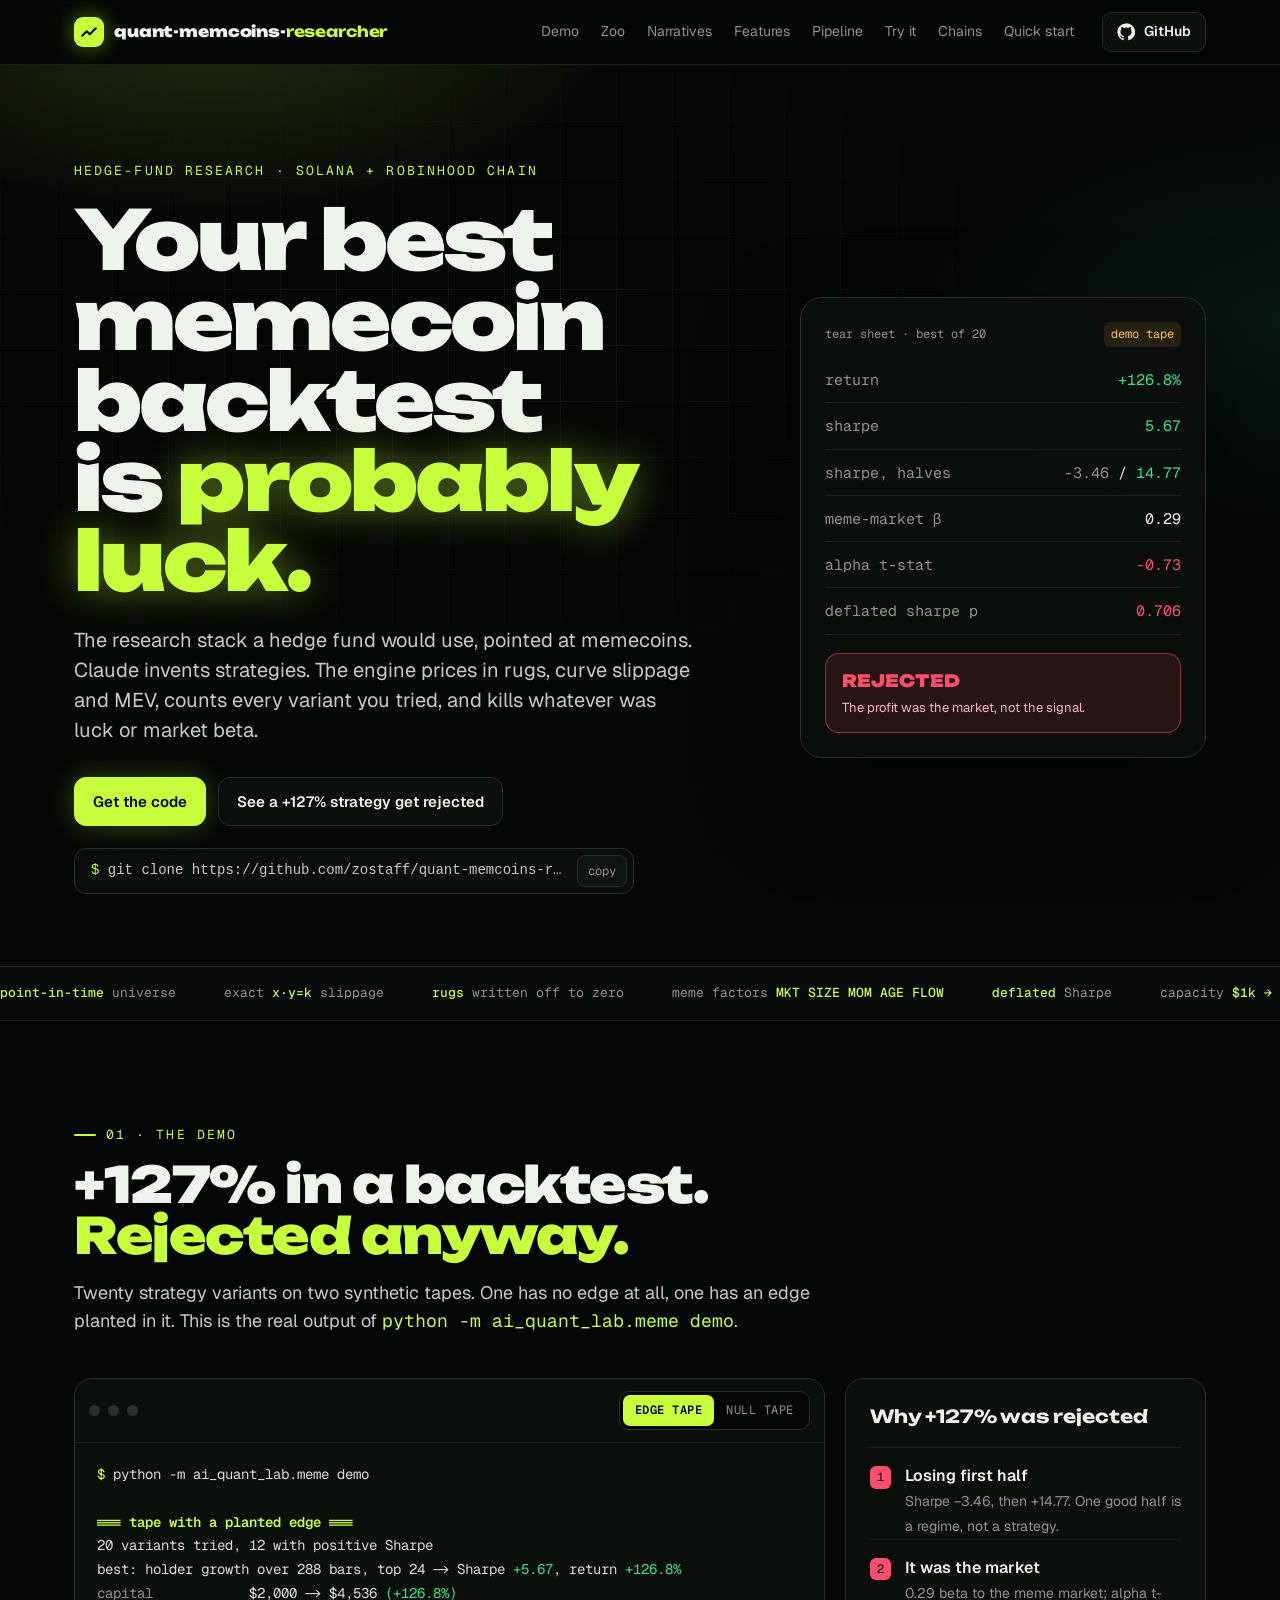
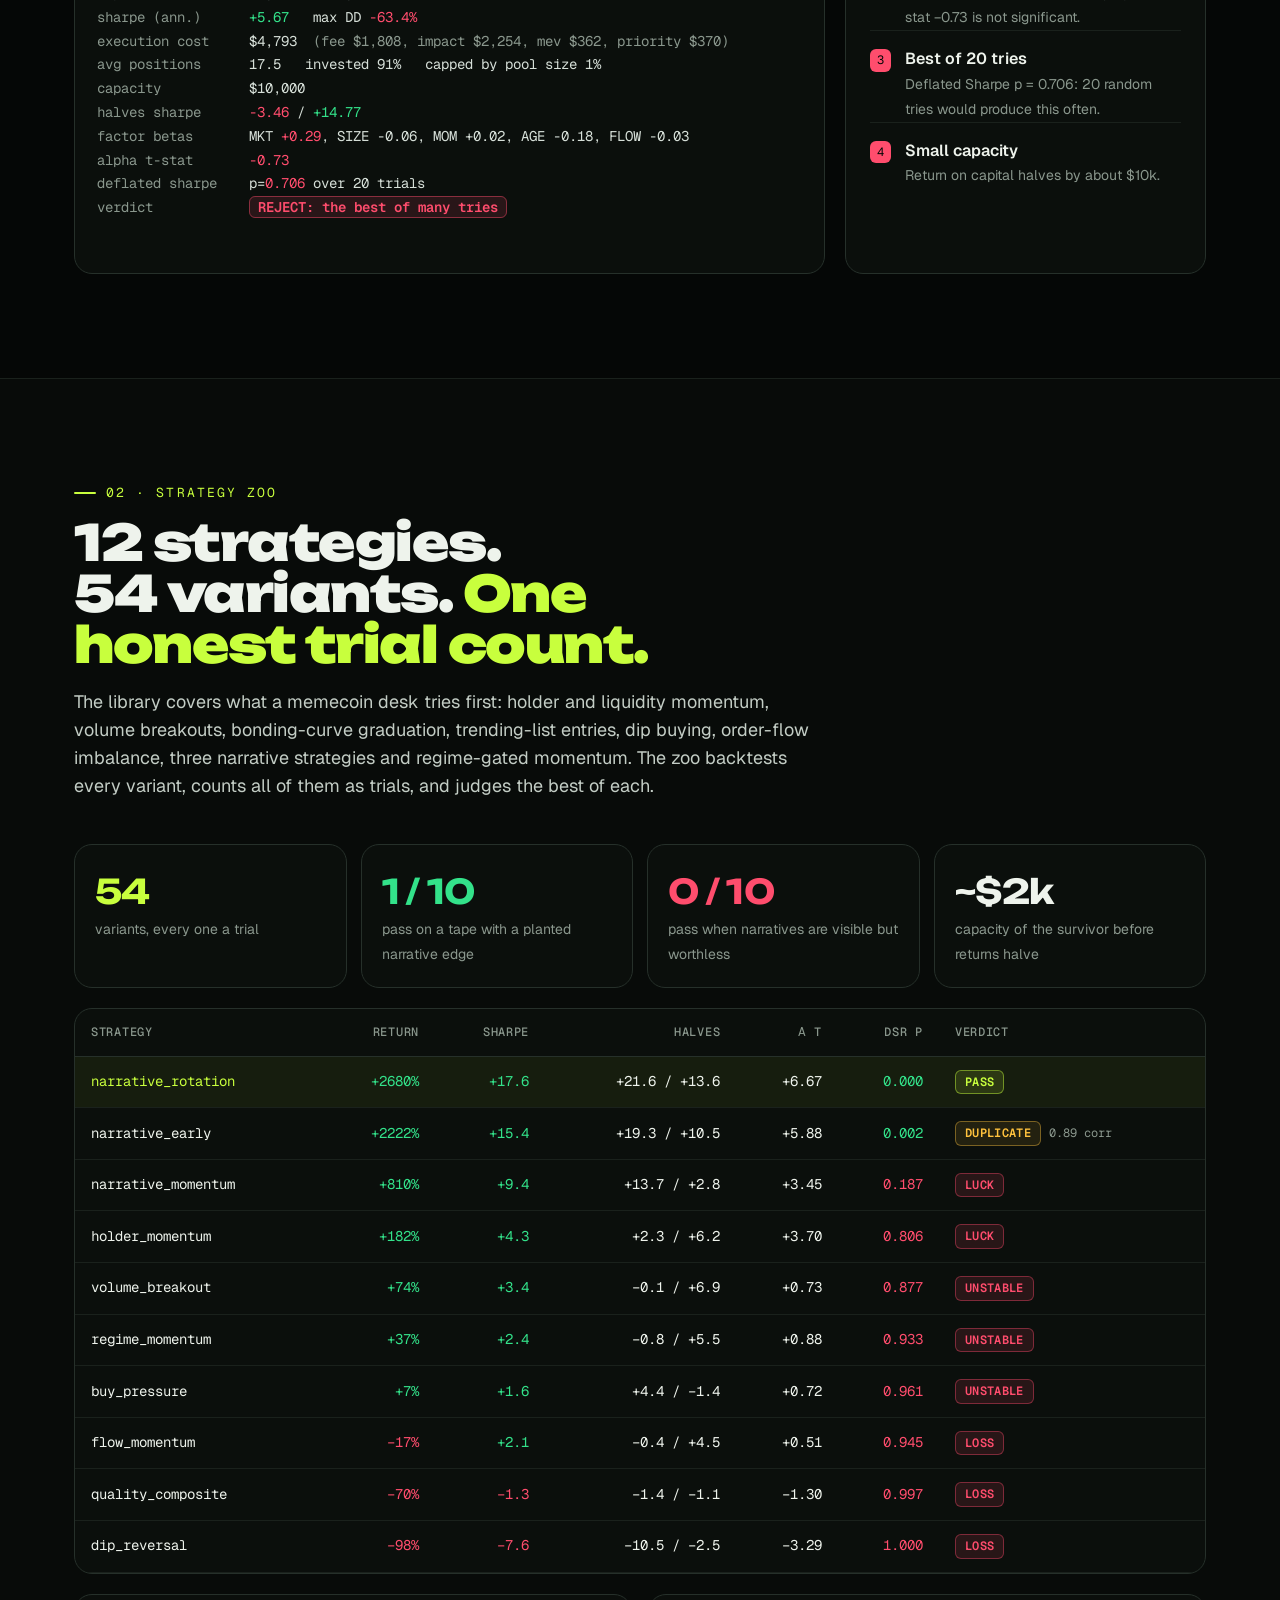
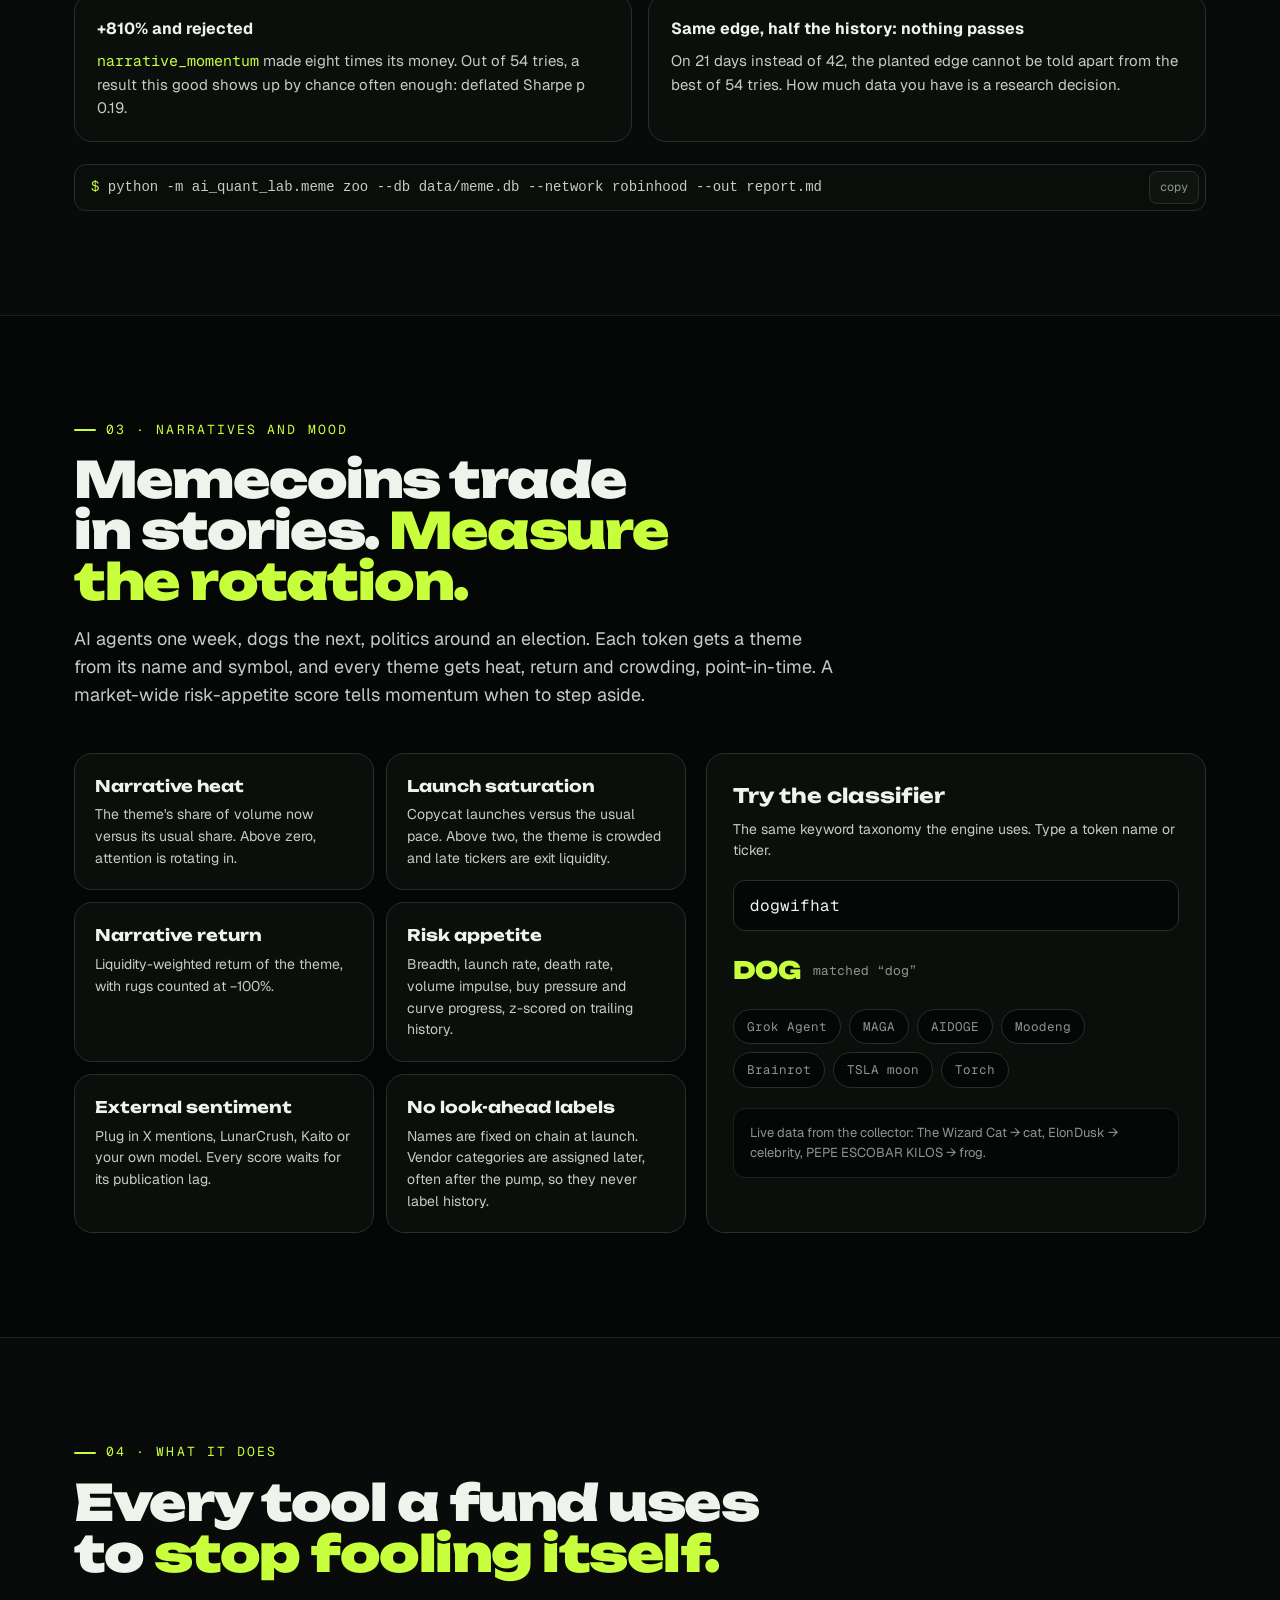
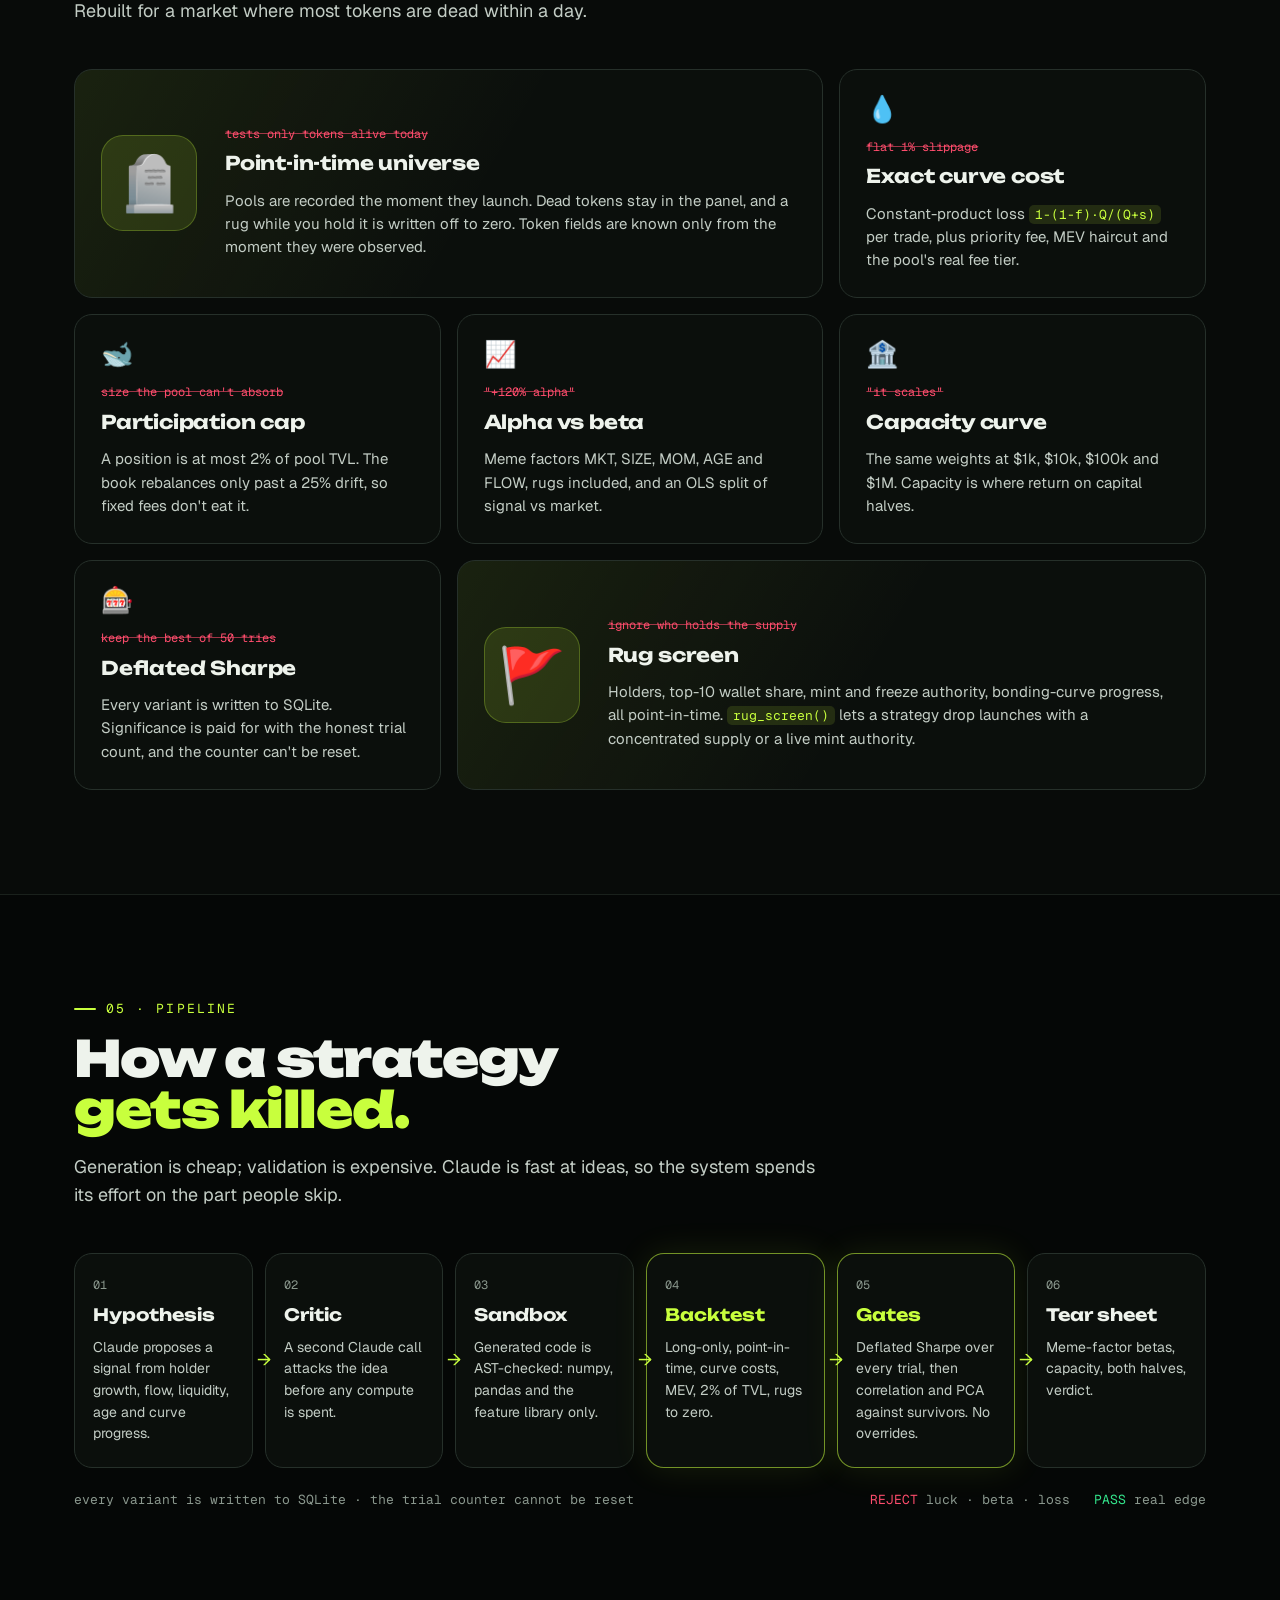
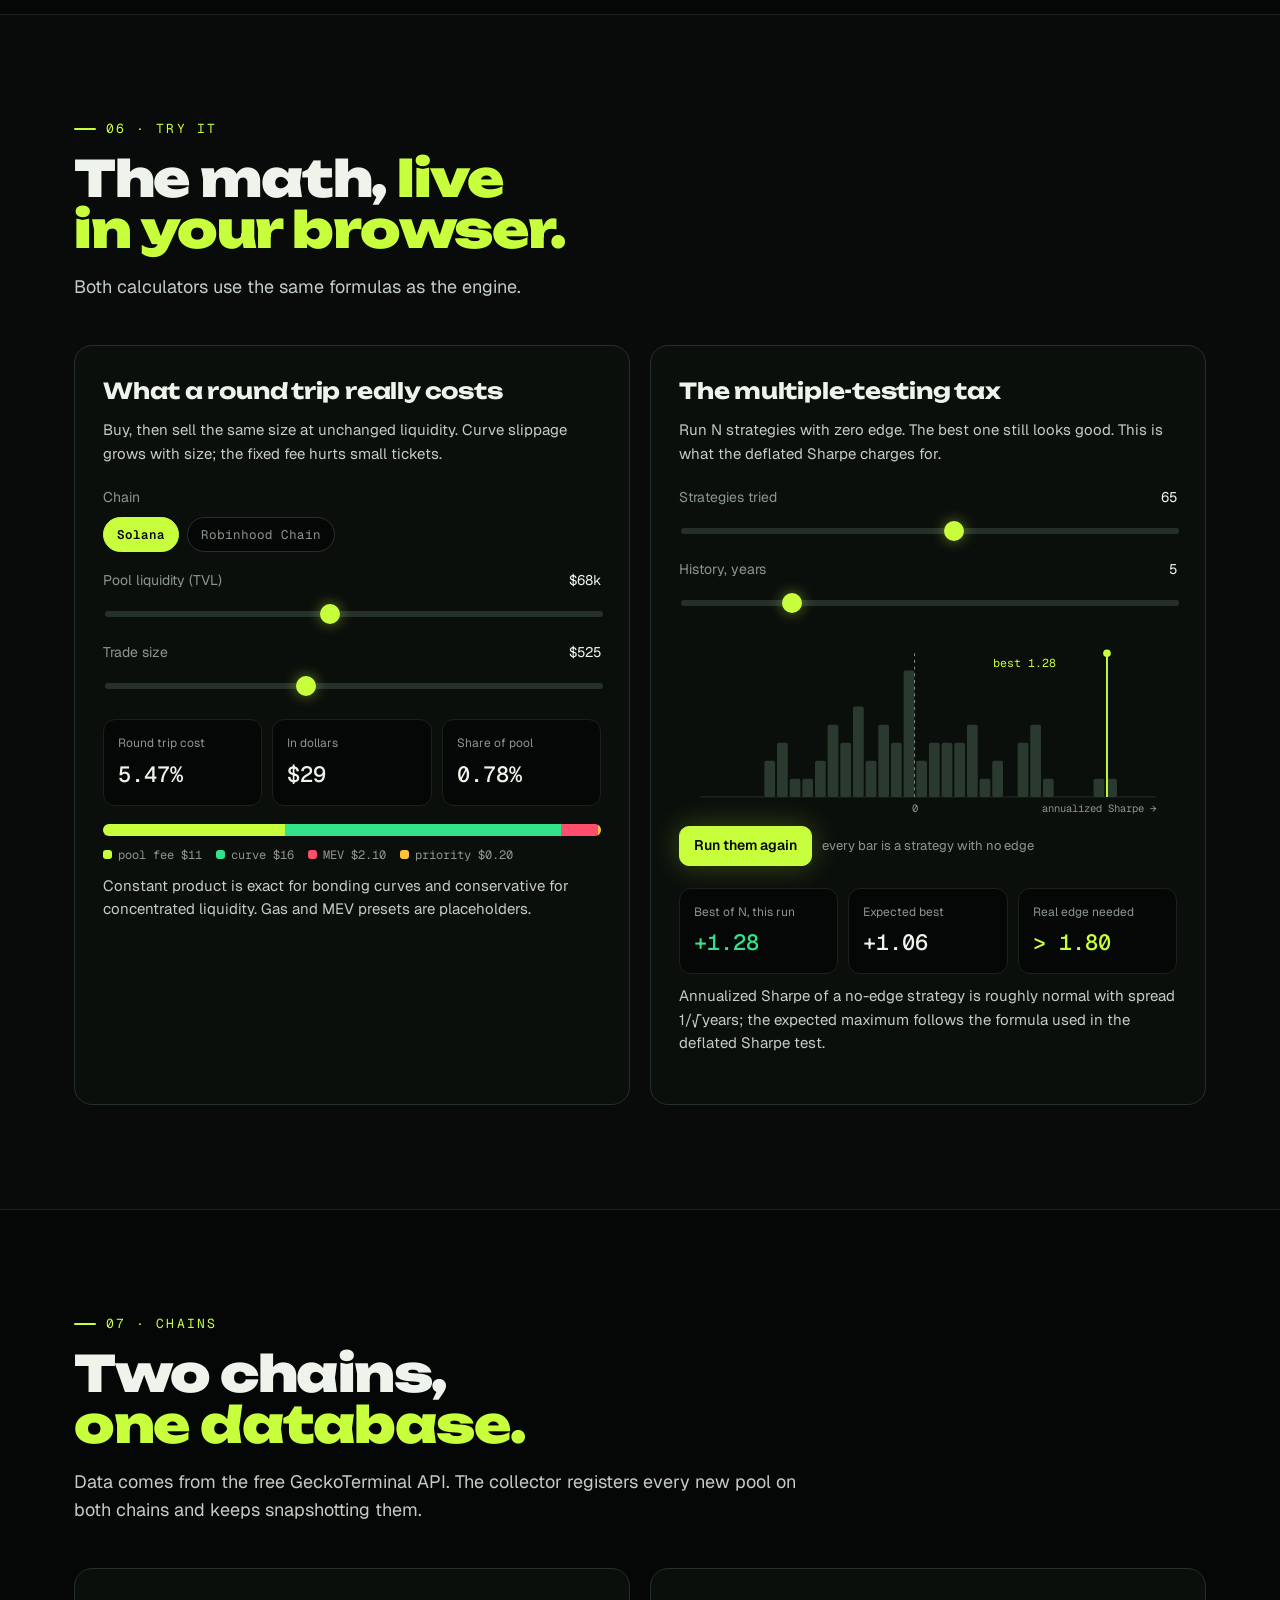
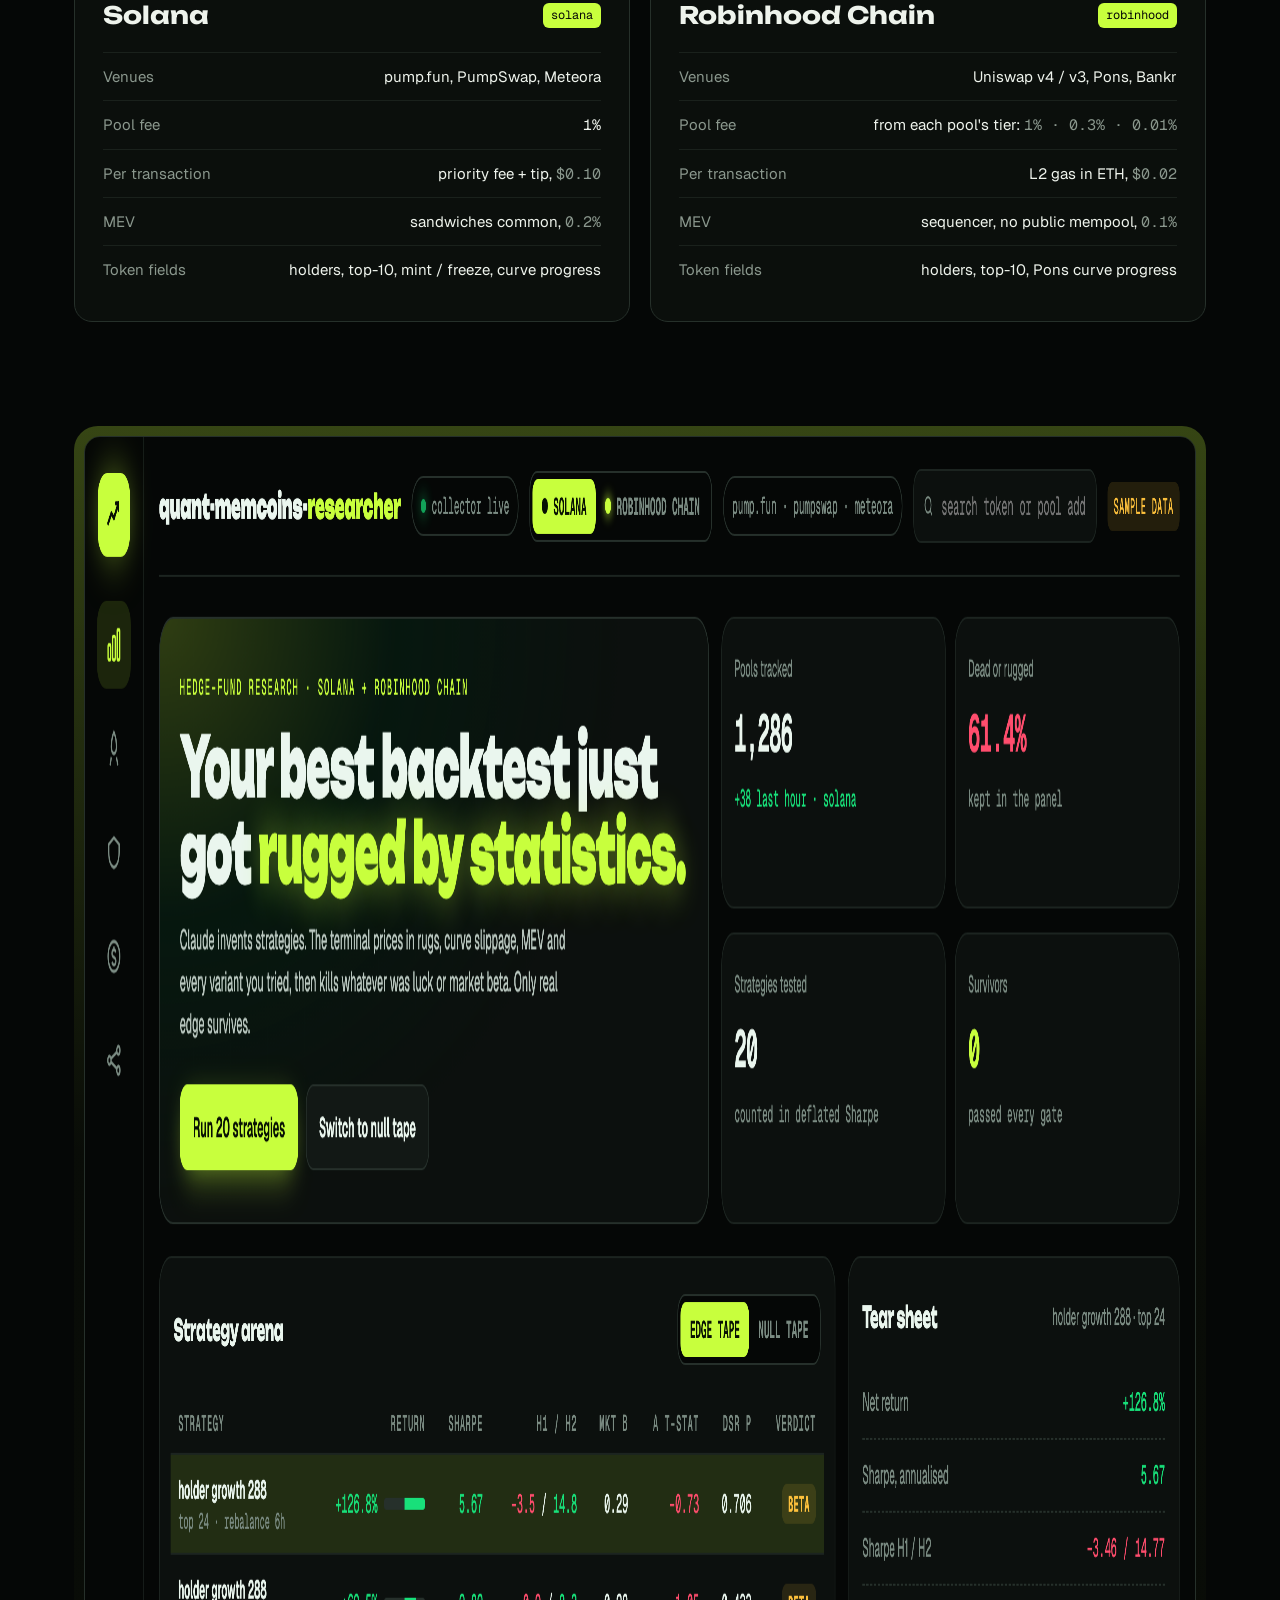
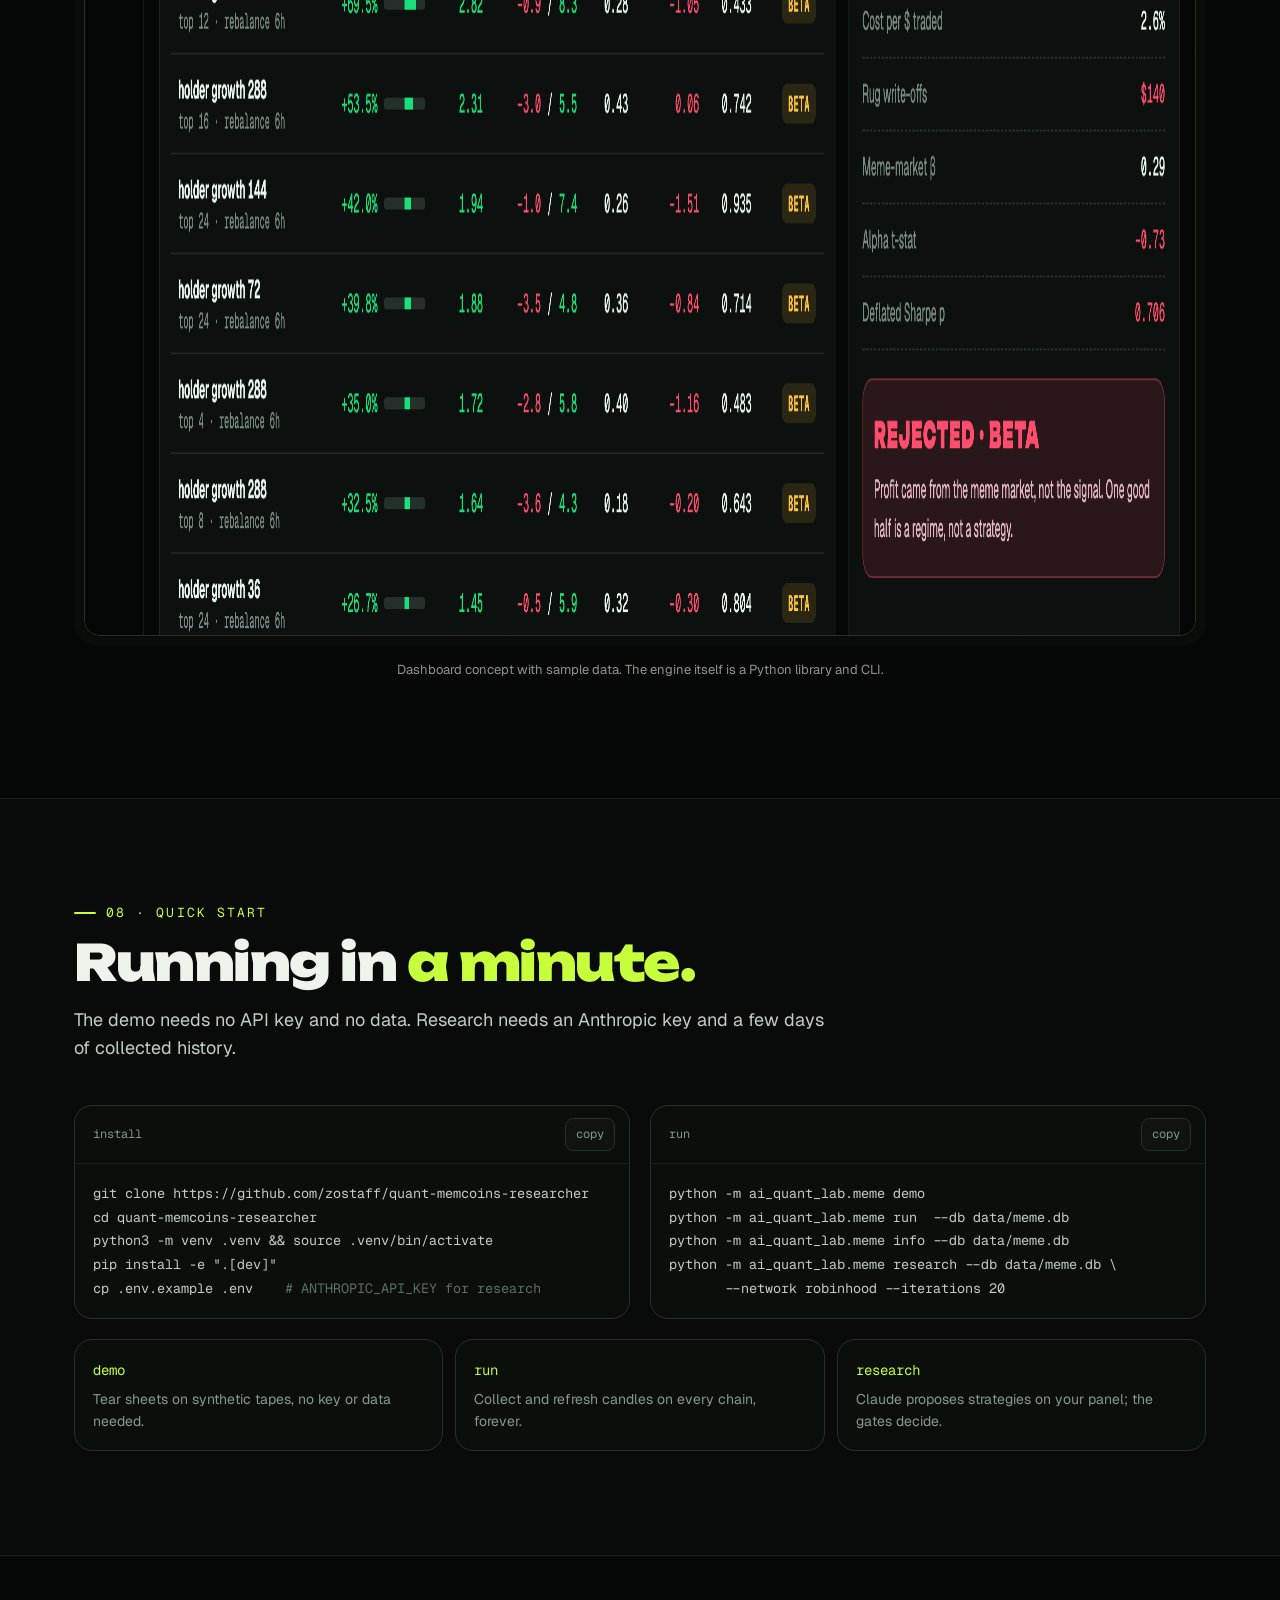
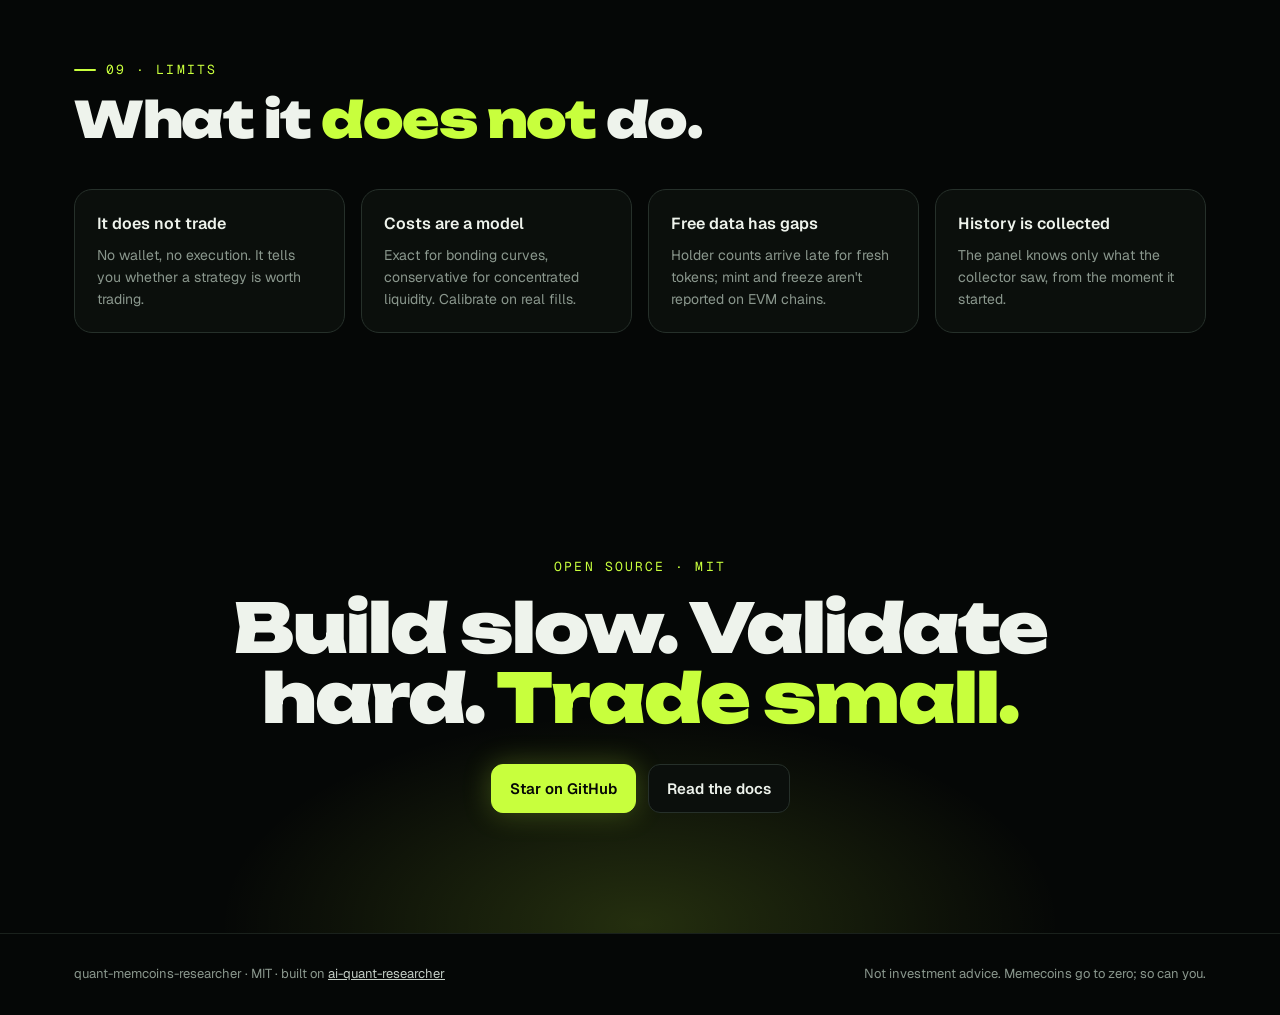
==== commit c2ec8e72: "Strategy library, narratives, market mood and the strategy zoo - strategies.py: 12 strategies (momen" ====
--- a/site/index.html
+++ b/site/index.html
@@ -213,6 +213,46 @@
 footer .wrap{display:flex;justify-content:space-between;gap:16px;flex-wrap:wrap}
 footer a{color:var(--soft)}
 
+/* zoo */
+.zoo-stats{display:grid;grid-template-columns:repeat(4,1fr);gap:14px;margin-bottom:20px}
+.zoo-stats div{padding:20px}
+.zoo-stats b{display:block;font-family:var(--display);font-size:34px;letter-spacing:-.02em}
+.zoo-stats span{color:var(--muted);font-size:14px}
+.board{overflow-x:auto}
+.board table{width:100%;border-collapse:collapse;font-family:var(--mono);font-size:14px;min-width:760px}
+.board th{color:var(--muted);font-weight:500;text-align:right;padding:14px 16px;border-bottom:1px solid var(--line2);font-size:12px;letter-spacing:.06em;text-transform:uppercase}
+.board td{text-align:right;padding:13px 16px;border-bottom:1px solid var(--line);white-space:nowrap}
+.board th:first-child,.board td:first-child,.board th:last-child,.board td:last-child{text-align:left}
+.board tr.win td{background:rgba(200,255,61,.06)}
+.board tr.win td:first-child{color:var(--lime)}
+.vd{display:inline-block;border-radius:6px;padding:2px 9px;font-weight:600;font-size:12px;letter-spacing:.03em}
+.vd.pass{background:var(--lime-dim);color:var(--lime);border:1px solid rgba(200,255,61,.45)}
+.vd.dup{background:rgba(255,194,61,.1);color:var(--amber);border:1px solid rgba(255,194,61,.4)}
+.vd.bad{background:var(--red-dim);color:var(--red);border:1px solid rgba(255,77,109,.4)}
+.board .vwhy{color:var(--muted);font-size:12px;margin-left:8px}
+.zoo-note{display:grid;grid-template-columns:1fr 1fr;gap:16px;margin-top:20px}
+.zoo-note div{padding:22px}
+.zoo-note h3{margin:0 0 8px;font-size:16px}
+.zoo-note p{margin:0;color:var(--soft);font-size:15px}
+
+/* narratives */
+.narr{display:grid;grid-template-columns:1.1fr .9fr;gap:20px}
+.sig{display:grid;grid-template-columns:1fr 1fr;gap:12px}
+.sig div{padding:20px}
+.sig h3{font-family:var(--display);font-size:16px;margin:0 0 6px}
+.sig p{margin:0;color:var(--soft);font-size:14px}
+.cls{padding:26px}
+.cls h3{font-family:var(--display);font-size:20px;margin:0 0 8px}
+.cls>p{color:var(--soft);font-size:14px;margin:0 0 18px}
+.cls input{width:100%;background:var(--bg);border:1px solid var(--line2);border-radius:12px;padding:14px 16px;color:var(--text);font:16px var(--mono);outline:none}
+.cls input:focus{border-color:rgba(200,255,61,.6)}
+.cls .res{margin-top:18px;display:flex;align-items:center;gap:12px;min-height:44px}
+.cls .tag{font-family:var(--display);font-weight:900;font-size:24px;color:var(--lime);text-transform:uppercase;letter-spacing:-.01em}
+.cls .hit{font-family:var(--mono);font-size:13px;color:var(--muted)}
+.cls .tries{display:flex;flex-wrap:wrap;gap:8px;margin-top:16px}
+.cls .warn{margin-top:20px;padding:14px 16px;border-radius:12px;background:var(--bg);border:1px solid var(--line);font-size:13px;color:var(--muted)}
+@media (max-width:980px){.zoo-stats{grid-template-columns:1fr 1fr}.narr,.zoo-note{grid-template-columns:1fr}}
+@media (max-width:620px){.sig{grid-template-columns:1fr}.zoo-stats b{font-size:28px}}
 .rv{opacity:0;transform:translateY(16px);transition:opacity .7s,transform .7s}
 .rv.on{opacity:1;transform:none}
 @media (prefers-reduced-motion:reduce){*{animation:none!important;transition:none!important}.rv,.step{opacity:1;transform:none}.stamp{opacity:1;transform:none}}
@@ -249,7 +289,7 @@
   <div class="wrap">
     <a class="brand" href="#top"><i><svg width="18" height="18" viewBox="0 0 24 24" fill="none" stroke="#050706" stroke-width="2.8" stroke-linecap="round" stroke-linejoin="round" aria-hidden="true"><path d="M3 17l6-6 4 4 8-8"/></svg></i><span>quant-memcoins-<b>researcher</b></span></a>
     <div class="links">
-      <a href="#demo">Demo</a><a href="#features">Features</a><a href="#pipeline">Pipeline</a><a href="#labs">Try it</a><a href="#chains">Chains</a><a href="#start">Quick start</a>
+      <a href="#demo">Demo</a><a href="#zoo">Zoo</a><a href="#narratives">Narratives</a><a href="#features">Features</a><a href="#pipeline">Pipeline</a><a href="#labs">Try it</a><a href="#chains">Chains</a><a href="#start">Quick start</a>
     </div>
     <a class="btn sm" href="https://github.com/zostaff/quant-memcoins-researcher"><svg viewBox="0 0 24 24" fill="currentColor" aria-hidden="true"><path d="M12 .5a11.5 11.5 0 0 0-3.64 22.41c.58.1.79-.25.79-.56v-2c-3.2.7-3.88-1.37-3.88-1.37-.52-1.33-1.28-1.69-1.28-1.69-1.04-.71.08-.7.08-.7 1.16.08 1.77 1.19 1.77 1.19 1.03 1.76 2.7 1.25 3.36.96.1-.75.4-1.25.73-1.54-2.55-.29-5.24-1.28-5.24-5.69 0-1.26.45-2.29 1.19-3.1-.12-.29-.52-1.46.11-3.05 0 0 .97-.31 3.17 1.18a11 11 0 0 1 5.77 0c2.2-1.49 3.17-1.18 3.17-1.18.63 1.59.23 2.76.11 3.05.74.81 1.19 1.84 1.19 3.1 0 4.42-2.7 5.4-5.26 5.68.41.36.78 1.06.78 2.14v3.17c0 .31.21.67.8.56A11.5 11.5 0 0 0 12 .5Z"/></svg>GitHub</a>
   </div>
@@ -281,8 +321,8 @@
 </header>
 
 <div class="tape" aria-hidden="true"><div>
-  <span><b>point-in-time</b> universe</span><span>exact <b>x·y=k</b> slippage</span><span><b>rugs</b> written off to zero</span><span>meme factors <b>MKT SIZE MOM AGE FLOW</b></span><span><b>deflated</b> Sharpe</span><span>capacity <b>$1k → $1M</b></span><span><b>139</b> tests passing</span><span><b>Solana</b> · <b>Robinhood Chain</b></span><span>MIT <b>open source</b></span>
-  <span><b>point-in-time</b> universe</span><span>exact <b>x·y=k</b> slippage</span><span><b>rugs</b> written off to zero</span><span>meme factors <b>MKT SIZE MOM AGE FLOW</b></span><span><b>deflated</b> Sharpe</span><span>capacity <b>$1k → $1M</b></span><span><b>139</b> tests passing</span><span><b>Solana</b> · <b>Robinhood Chain</b></span><span>MIT <b>open source</b></span>
+  <span><b>point-in-time</b> universe</span><span>exact <b>x·y=k</b> slippage</span><span><b>rugs</b> written off to zero</span><span>meme factors <b>MKT SIZE MOM AGE FLOW</b></span><span><b>deflated</b> Sharpe</span><span>capacity <b>$1k → $1M</b></span><span><b>176</b> tests passing</span><span><b>12</b> strategies · <b>54</b> variants</span><span>narrative <b>rotation</b></span><span><b>Solana</b> · <b>Robinhood Chain</b></span><span>MIT <b>open source</b></span>
+  <span><b>point-in-time</b> universe</span><span>exact <b>x·y=k</b> slippage</span><span><b>rugs</b> written off to zero</span><span>meme factors <b>MKT SIZE MOM AGE FLOW</b></span><span><b>deflated</b> Sharpe</span><span>capacity <b>$1k → $1M</b></span><span><b>176</b> tests passing</span><span><b>12</b> strategies · <b>54</b> variants</span><span>narrative <b>rotation</b></span><span><b>Solana</b> · <b>Robinhood Chain</b></span><span>MIT <b>open source</b></span>
 </div></div>
 
 <section id="demo">
@@ -310,10 +350,76 @@
   </div>
 </section>
 
+<section id="zoo" style="background:var(--bg2);border-block:1px solid var(--line)">
+  <div class="wrap">
+    <div class="sh rv">
+      <div class="kick">02 · Strategy zoo</div>
+      <h2>12 strategies. 54 variants. <em>One honest trial count.</em></h2>
+      <p>The library covers what a memecoin desk tries first: holder and liquidity momentum, volume breakouts, bonding-curve graduation, trending-list entries, dip buying, order-flow imbalance, three narrative strategies and regime-gated momentum. The zoo backtests every variant, counts all of them as trials, and judges the best of each.</p>
+    </div>
+    <div class="zoo-stats">
+      <div class="card rv"><b class="l">54</b><span>variants, every one a trial</span></div>
+      <div class="card rv"><b class="g">1 / 10</b><span>pass on a tape with a planted narrative edge</span></div>
+      <div class="card rv"><b class="r">0 / 10</b><span>pass when narratives are visible but worthless</span></div>
+      <div class="card rv"><b>~$2k</b><span>capacity of the survivor before returns halve</span></div>
+    </div>
+    <div class="card board rv">
+      <table>
+        <thead><tr><th>Strategy</th><th>Return</th><th>Sharpe</th><th>Halves</th><th>α t</th><th>DSR p</th><th>Verdict</th></tr></thead>
+        <tbody>
+<tr class="win"><td>narrative_rotation</td><td class="g">+2680%</td><td class="g">+17.6</td><td>+21.6 / +13.6</td><td>+6.67</td><td class="g">0.000</td><td><span class="vd pass">PASS</span></td></tr>
+<tr><td>narrative_early</td><td class="g">+2222%</td><td class="g">+15.4</td><td>+19.3 / +10.5</td><td>+5.88</td><td class="g">0.002</td><td><span class="vd dup">DUPLICATE</span><span class=vwhy>0.89 corr</span></td></tr>
+<tr><td>narrative_momentum</td><td class="g">+810%</td><td class="g">+9.4</td><td>+13.7 / +2.8</td><td>+3.45</td><td class="r">0.187</td><td><span class="vd bad">LUCK</span></td></tr>
+<tr><td>holder_momentum</td><td class="g">+182%</td><td class="g">+4.3</td><td>+2.3 / +6.2</td><td>+3.70</td><td class="r">0.806</td><td><span class="vd bad">LUCK</span></td></tr>
+<tr><td>volume_breakout</td><td class="g">+74%</td><td class="g">+3.4</td><td>−0.1 / +6.9</td><td>+0.73</td><td class="r">0.877</td><td><span class="vd bad">UNSTABLE</span></td></tr>
+<tr><td>regime_momentum</td><td class="g">+37%</td><td class="g">+2.4</td><td>−0.8 / +5.5</td><td>+0.88</td><td class="r">0.933</td><td><span class="vd bad">UNSTABLE</span></td></tr>
+<tr><td>buy_pressure</td><td class="g">+7%</td><td class="g">+1.6</td><td>+4.4 / −1.4</td><td>+0.72</td><td class="r">0.961</td><td><span class="vd bad">UNSTABLE</span></td></tr>
+<tr><td>flow_momentum</td><td class="r">−17%</td><td class="g">+2.1</td><td>−0.4 / +4.5</td><td>+0.51</td><td class="r">0.945</td><td><span class="vd bad">LOSS</span></td></tr>
+<tr><td>quality_composite</td><td class="r">−70%</td><td class="r">−1.3</td><td>−1.4 / −1.1</td><td>−1.30</td><td class="r">0.997</td><td><span class="vd bad">LOSS</span></td></tr>
+<tr><td>dip_reversal</td><td class="r">−98%</td><td class="r">−7.6</td><td>−10.5 / −2.5</td><td>−3.29</td><td class="r">1.000</td><td><span class="vd bad">LOSS</span></td></tr>
+        </tbody>
+      </table>
+    </div>
+    <div class="zoo-note">
+      <div class="card rv"><h3>+810% and rejected</h3><p><code class="mono l">narrative_momentum</code> made eight times its money. Out of 54 tries, a result this good shows up by chance often enough: deflated Sharpe p 0.19.</p></div>
+      <div class="card rv"><h3>Same edge, half the history: nothing passes</h3><p>On 21 days instead of 42, the planted edge cannot be told apart from the best of 54 tries. How much data you have is a research decision.</p></div>
+    </div>
+    <div class="cmd" style="max-width:none"><code id="c-zoo">python -m ai_quant_lab.meme zoo --db data/meme.db --network robinhood --out report.md</code><button class="copy" data-copy="c-zoo">copy</button></div>
+  </div>
+</section>
+
+<section id="narratives">
+  <div class="wrap">
+    <div class="sh rv">
+      <div class="kick">03 · Narratives and mood</div>
+      <h2>Memecoins trade in stories. <em>Measure the rotation.</em></h2>
+      <p>AI agents one week, dogs the next, politics around an election. Each token gets a theme from its name and symbol, and every theme gets heat, return and crowding, point-in-time. A market-wide risk-appetite score tells momentum when to step aside.</p>
+    </div>
+    <div class="narr">
+      <div class="sig">
+        <div class="card rv"><h3>Narrative heat</h3><p>The theme's share of volume now versus its usual share. Above zero, attention is rotating in.</p></div>
+        <div class="card rv"><h3>Launch saturation</h3><p>Copycat launches versus the usual pace. Above two, the theme is crowded and late tickers are exit liquidity.</p></div>
+        <div class="card rv"><h3>Narrative return</h3><p>Liquidity-weighted return of the theme, with rugs counted at −100%.</p></div>
+        <div class="card rv"><h3>Risk appetite</h3><p>Breadth, launch rate, death rate, volume impulse, buy pressure and curve progress, z-scored on trailing history.</p></div>
+        <div class="card rv"><h3>External sentiment</h3><p>Plug in X mentions, LunarCrush, Kaito or your own model. Every score waits for its publication lag.</p></div>
+        <div class="card rv"><h3>No look-ahead labels</h3><p>Names are fixed on chain at launch. Vendor categories are assigned later, often after the pump, so they never label history.</p></div>
+      </div>
+      <div class="card cls rv">
+        <h3>Try the classifier</h3>
+        <p>The same keyword taxonomy the engine uses. Type a token name or ticker.</p>
+        <input id="nm" type="text" value="dogwifhat" aria-label="Token name or symbol" autocomplete="off" spellcheck="false">
+        <div class="res" aria-live="polite"><span class="tag" id="nm-tag"></span><span class="hit" id="nm-hit"></span></div>
+        <div class="tries" id="tries"></div>
+        <div class="warn">Live data from the collector: The Wizard Cat → cat, ElonDusk → celebrity, PEPE ESCOBAR KILOS → frog.</div>
+      </div>
+    </div>
+  </div>
+</section>
+
 <section id="features" style="background:var(--bg2);border-block:1px solid var(--line)">
   <div class="wrap">
     <div class="sh rv">
-      <div class="kick">02 · What it does</div>
+      <div class="kick">04 · What it does</div>
       <h2>Every tool a fund uses to <em>stop fooling itself.</em></h2>
       <p>Rebuilt for a market where most tokens are dead within a day.</p>
     </div>
@@ -332,7 +438,7 @@
 <section id="pipeline">
   <div class="wrap">
     <div class="sh rv">
-      <div class="kick">03 · Pipeline</div>
+      <div class="kick">05 · Pipeline</div>
       <h2>How a strategy <em>gets killed.</em></h2>
       <p>Generation is cheap; validation is expensive. Claude is fast at ideas, so the system spends its effort on the part people skip.</p>
     </div>
@@ -351,7 +457,7 @@
 <section id="labs" style="background:var(--bg2);border-block:1px solid var(--line)">
   <div class="wrap">
     <div class="sh rv">
-      <div class="kick">04 · Try it</div>
+      <div class="kick">06 · Try it</div>
       <h2>The math, <em>live in your browser.</em></h2>
       <p>Both calculators use the same formulas as the engine.</p>
     </div>
@@ -405,7 +511,7 @@
 <section id="chains">
   <div class="wrap">
     <div class="sh rv">
-      <div class="kick">05 · Chains</div>
+      <div class="kick">07 · Chains</div>
       <h2>Two chains, <em>one database.</em></h2>
       <p>Data comes from the free GeckoTerminal API. The collector registers every new pool on both chains and keeps snapshotting them.</p>
     </div>
@@ -440,7 +546,7 @@
 <section id="start" style="background:var(--bg2);border-block:1px solid var(--line)">
   <div class="wrap">
     <div class="sh rv">
-      <div class="kick">06 · Quick start</div>
+      <div class="kick">08 · Quick start</div>
       <h2>Running in <em>a minute.</em></h2>
       <p>The demo needs no API key and no data. Research needs an Anthropic key and a few days of collected history.</p>
     </div>
@@ -469,7 +575,7 @@
 <section>
   <div class="wrap">
     <div class="sh rv">
-      <div class="kick">07 · Limits</div>
+      <div class="kick">09 · Limits</div>
       <h2>What it <em>does not</em> do.</h2>
     </div>
     <div class="limits">
@@ -600,6 +706,34 @@
   const dio = new IntersectionObserver(es => { if (es[0].isIntersecting) { play("edge"); dio.disconnect(); } }, { threshold: .25 });
   dio.observe($("#term"));
 
+  // narrative classifier: same taxonomy as ai_quant_lab/meme/narratives.py
+  const NARR = {"ai": ["ai", "agent", "agents", "gpt", "llm", "neural", "bot", "robot", "cyber", "sentient", "agi", "claude", "grok", "openai", "deepseek", "model"], "politics": ["trump", "maga", "biden", "kamala", "election", "president", "melania", "vance", "usa", "america", "senate"], "stocks": ["tsla", "nvda", "aapl", "hood", "stock", "stocks", "nasdaq", "spy", "gme", "amc", "robinhood", "tesla", "nvidia", "apple"], "dog": ["dog", "doge", "inu", "shib", "shiba", "wif", "pup", "puppy", "bonk", "woof", "corgi", "floki", "doggo"], "cat": ["cat", "cats", "kitty", "kitten", "meow", "popcat", "mew", "nyan", "purr", "neko"], "frog": ["pepe", "frog", "kek", "toad", "ribbit"], "celebrity": ["elon", "musk", "kanye", "drake", "taylor", "mrbeast", "celeb", "tate"], "animals": ["monkey", "ape", "penguin", "pengu", "bear", "bull", "hippo", "goat", "fish", "duck", "hamster", "moodeng", "panda", "rabbit", "bunny", "fox", "wolf", "horse"], "anime": ["anime", "waifu", "chan", "kun", "senpai", "sama", "otaku", "manga"], "food": ["pizza", "burger", "taco", "sushi", "banana", "coffee", "cheese", "bread", "milk", "donut", "cookie"], "gaming": ["game", "gaming", "play", "quest", "pixel", "arcade", "nft", "minecraft"], "space": ["moon", "rocket", "mars", "space", "nasa", "galaxy", "star", "alien", "ufo"], "culture": ["wojak", "chad", "based", "giga", "sigma", "npc", "meme", "doomer", "degen", "chill", "brainrot", "skibidi"]};
+  function classify(text) {
+    const words = new Set((text.replace(/([a-z])([A-Z])/g, "$1 $2").toLowerCase().match(/[a-z0-9]+/g)) || []);
+    const glued = (text.toLowerCase().match(/[a-z0-9]+/g) || []).filter(w => w.length > 3);
+    let best = "other", bestHits = 0, bestKw = "";
+    for (const [n, kws] of Object.entries(NARR)) {
+      let hits = 0, kwHit = "";
+      for (const kw of kws) {
+        let h = 0;
+        if (words.has(kw)) h = 2 * kw.length;
+        else if (kw.length >= 4 && glued.some(g => g.includes(kw))) h = kw.length;
+        else if (glued.some(g => g.startsWith(kw) || g.endsWith(kw))) h = kw.length;
+        if (h) { hits += h; if (!kwHit) kwHit = kw; }
+      }
+      if (hits > bestHits) { best = n; bestHits = hits; bestKw = kwHit; }
+    }
+    return [best, bestKw];
+  }
+  const nm = $("#nm");
+  const showN = () => { const [n, kw] = classify(nm.value); $("#nm-tag").textContent = n; $("#nm-hit").textContent = kw ? `matched “${kw}”` : "no keyword matched"; };
+  nm.addEventListener("input", showN);
+  ["Grok Agent", "MAGA", "AIDOGE", "Moodeng", "Brainrot", "TSLA moon", "Torch"].forEach(t => {
+    const b = document.createElement("button"); b.className = "chip"; b.textContent = t;
+    b.addEventListener("click", () => { nm.value = t; showN(); }); $("#tries").append(b);
+  });
+  showN();
+
   // cost lab: same formulas as ai_quant_lab/meme/amm.py
   const PRESET = { solana: { fee: .01, fix: .10, mev: .002 }, robinhood: { fee: .01, fix: .02, mev: .001 } };
   let chain = "solana", tierFee = .01;
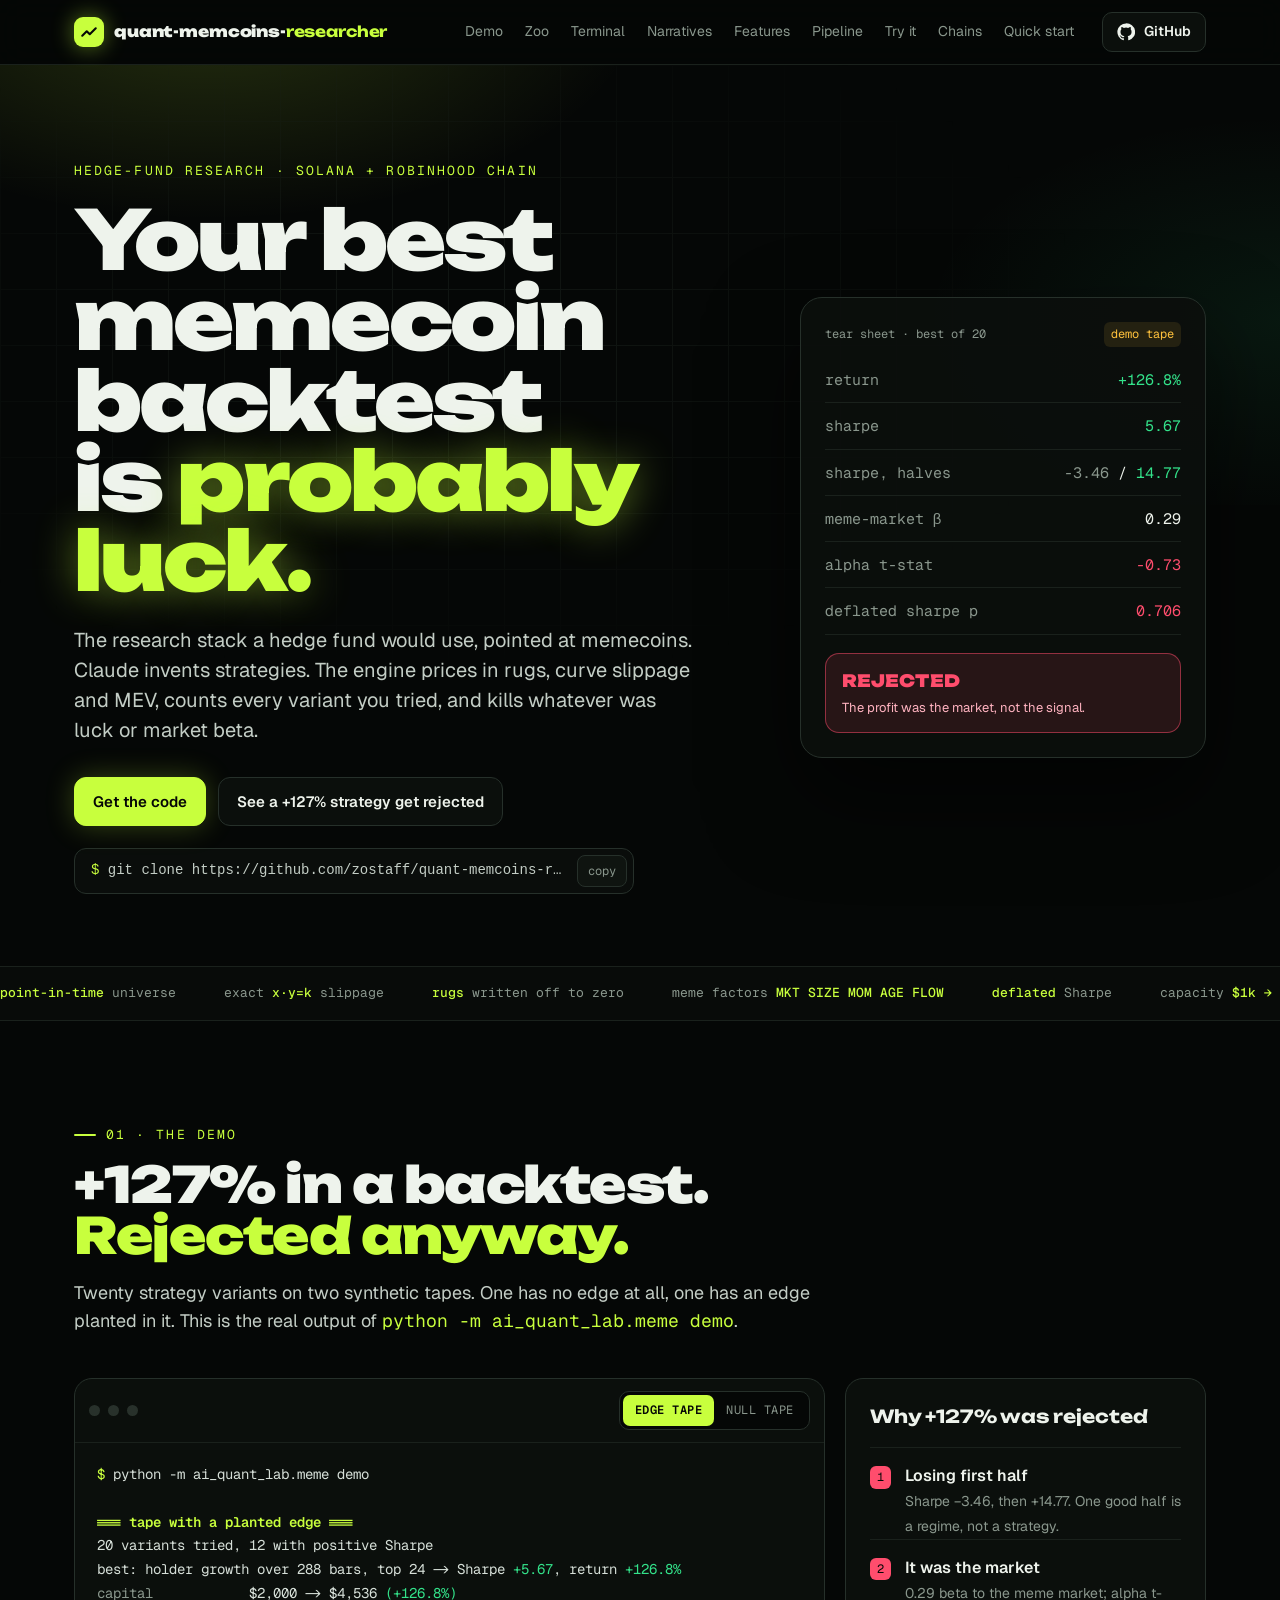
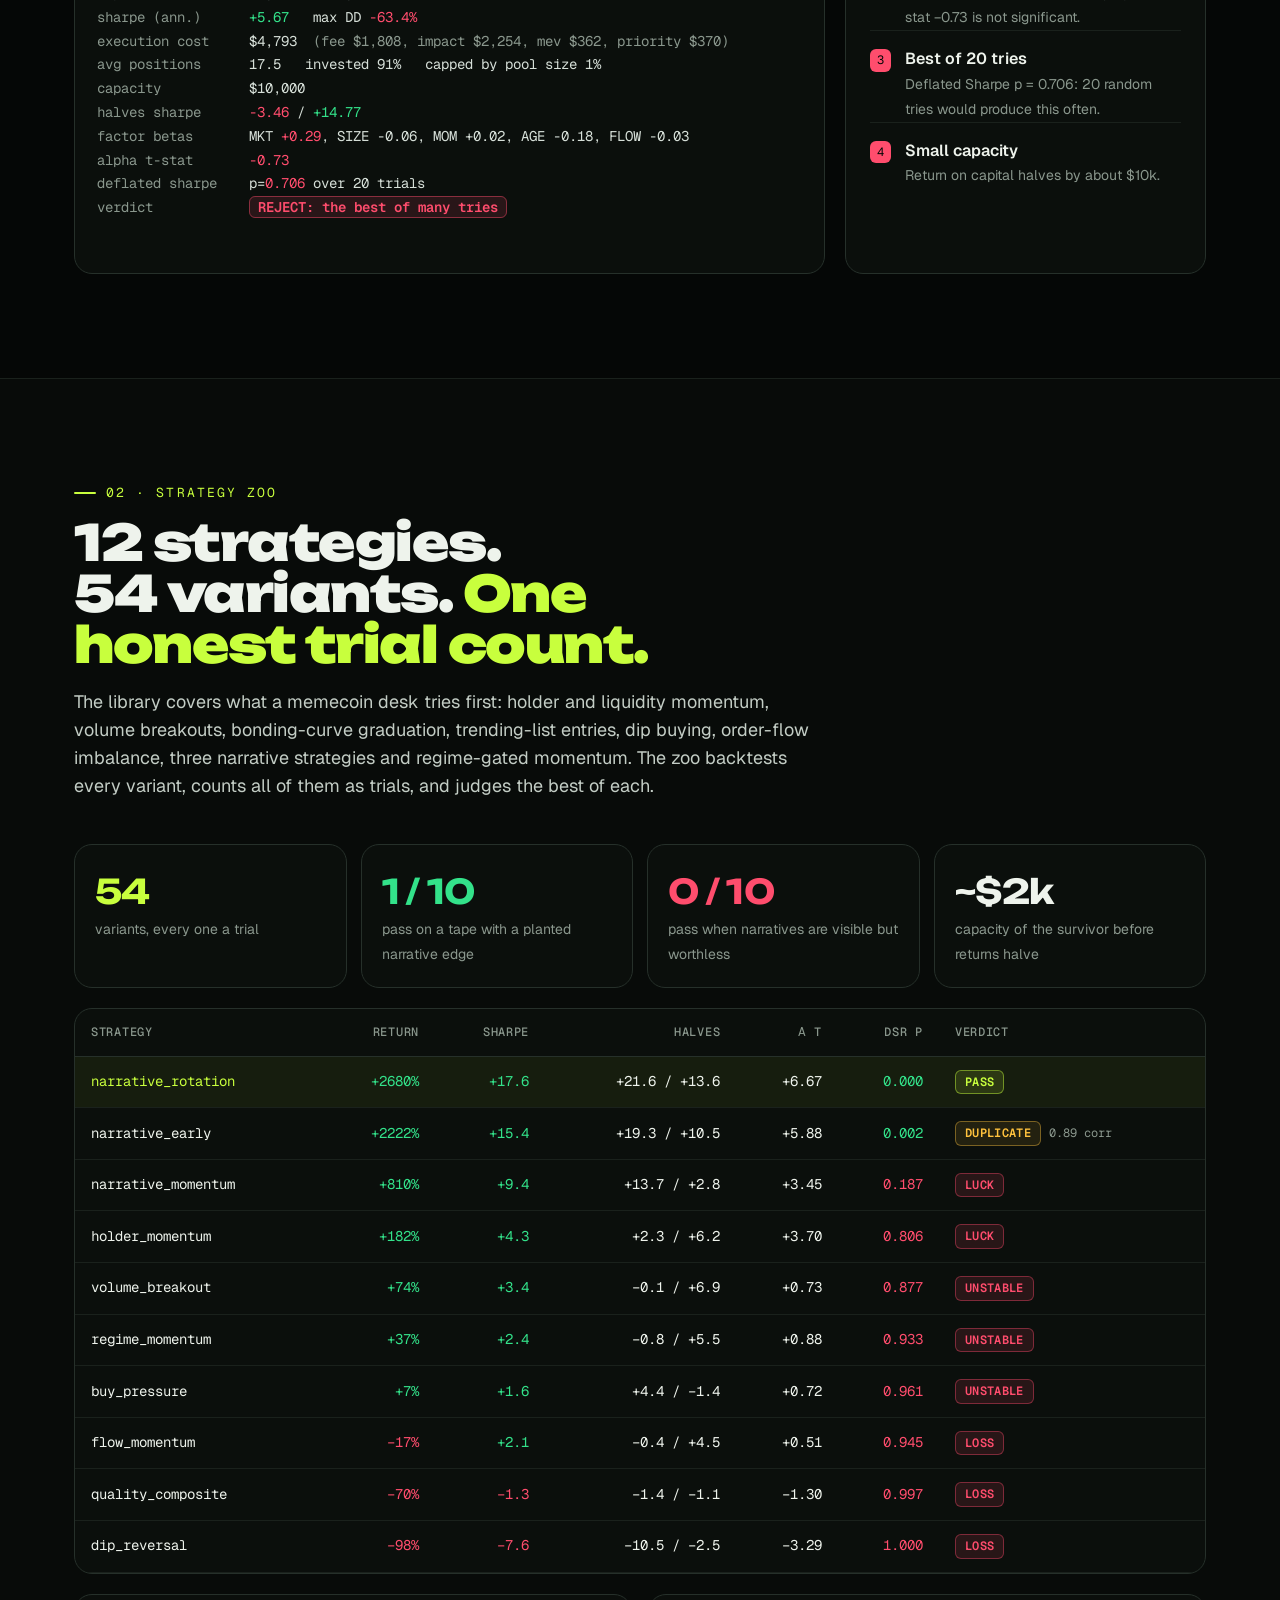
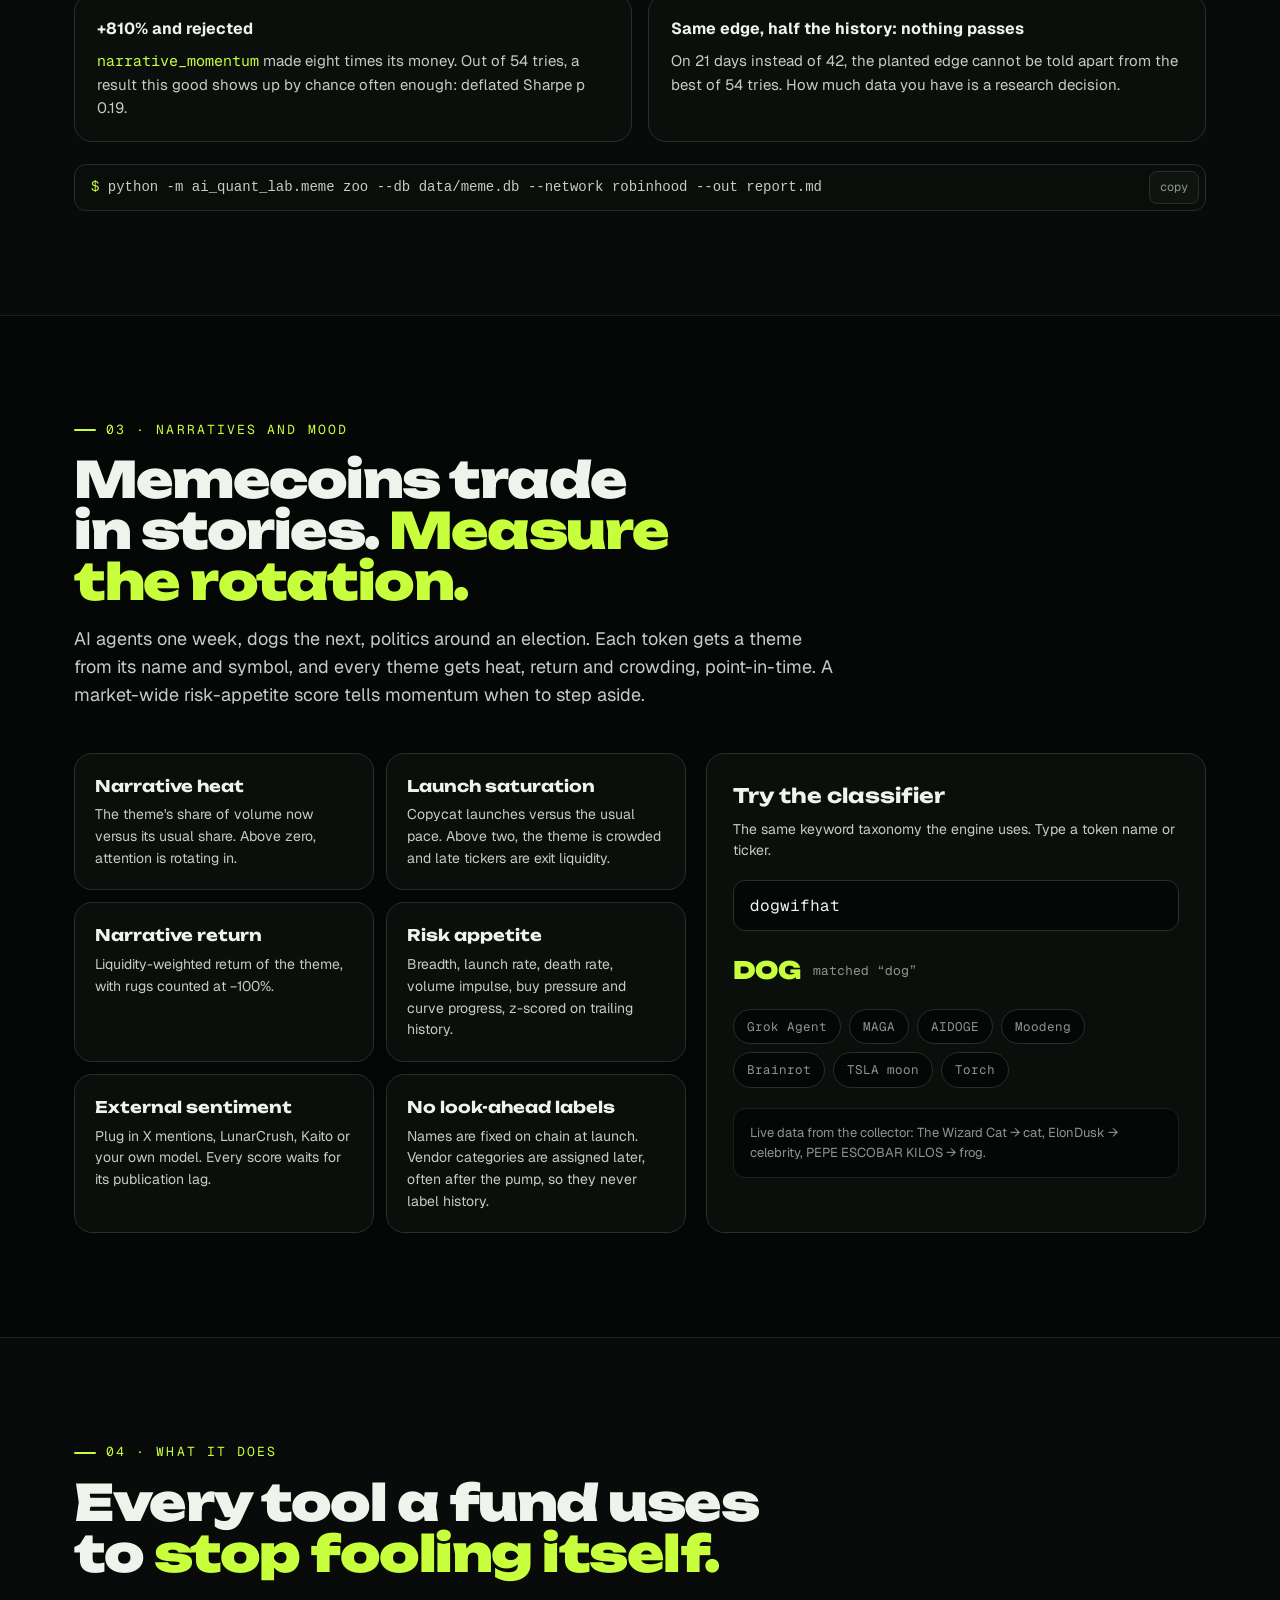
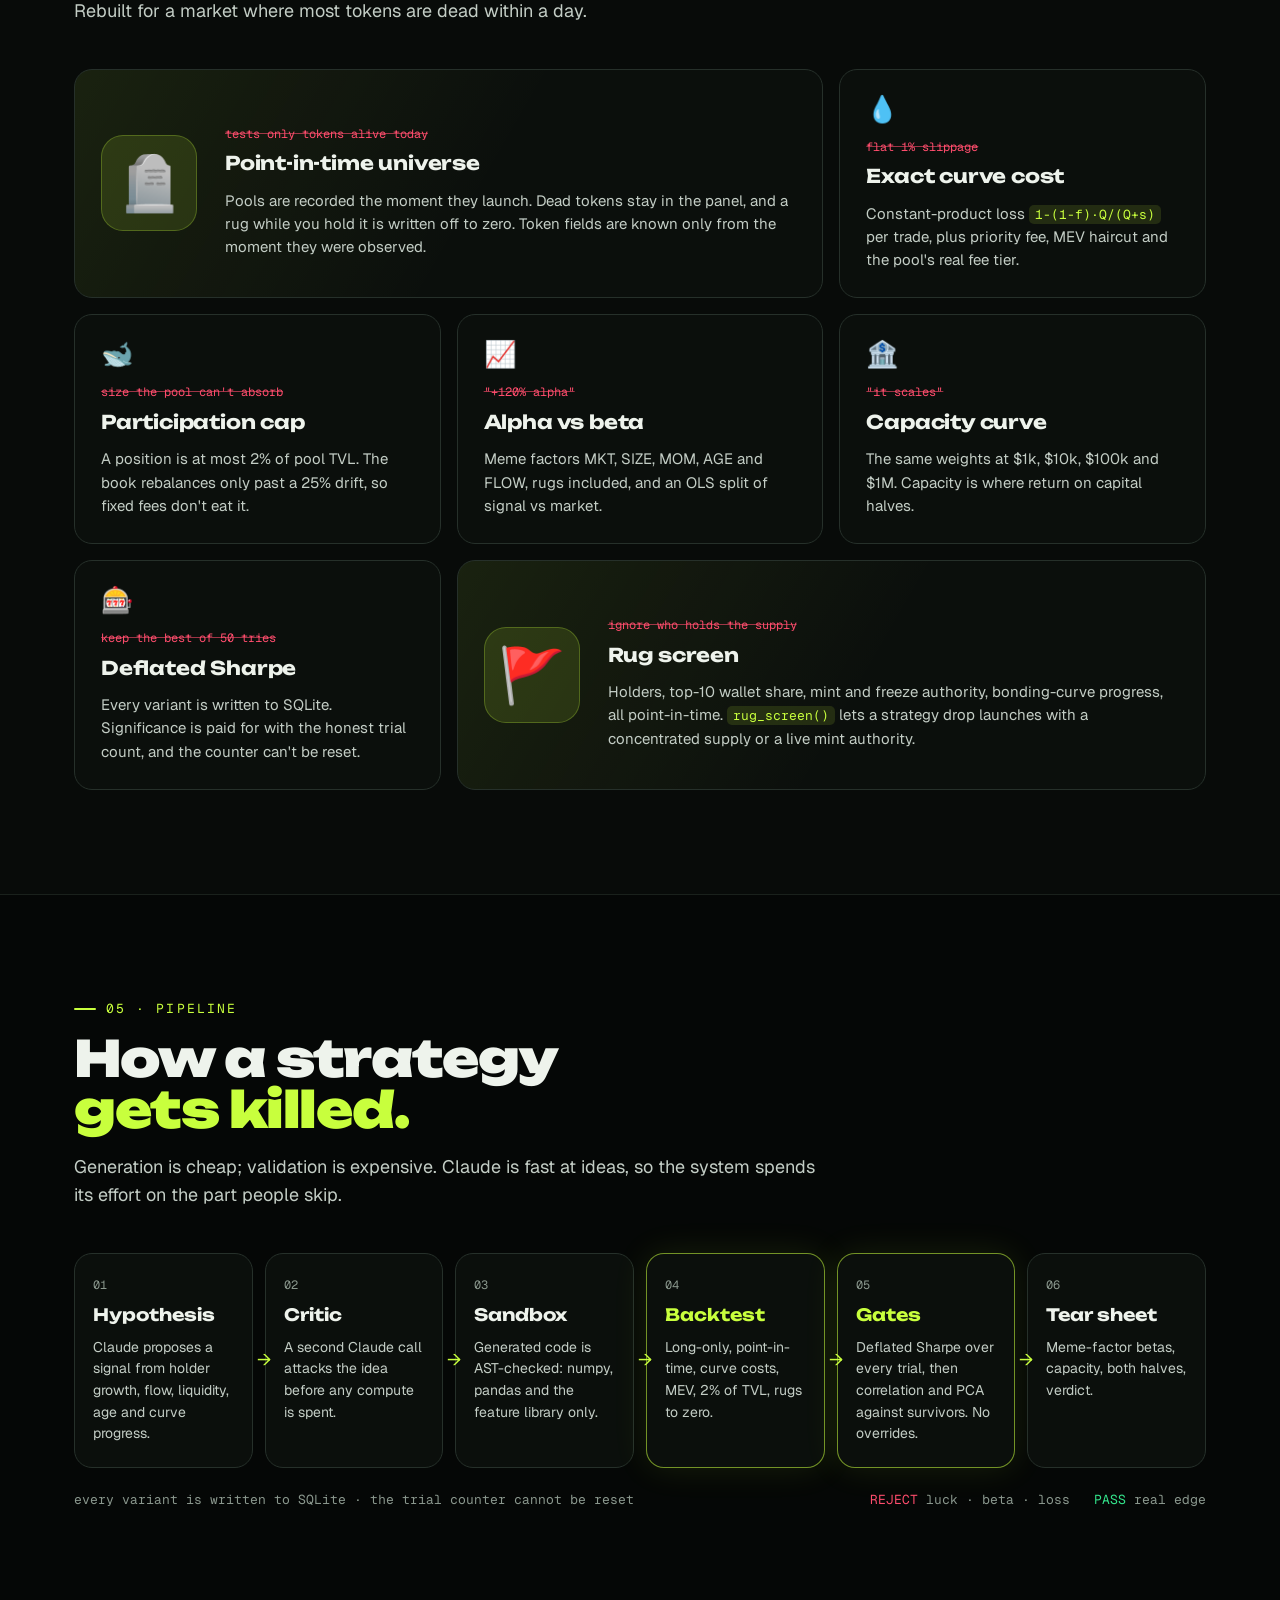
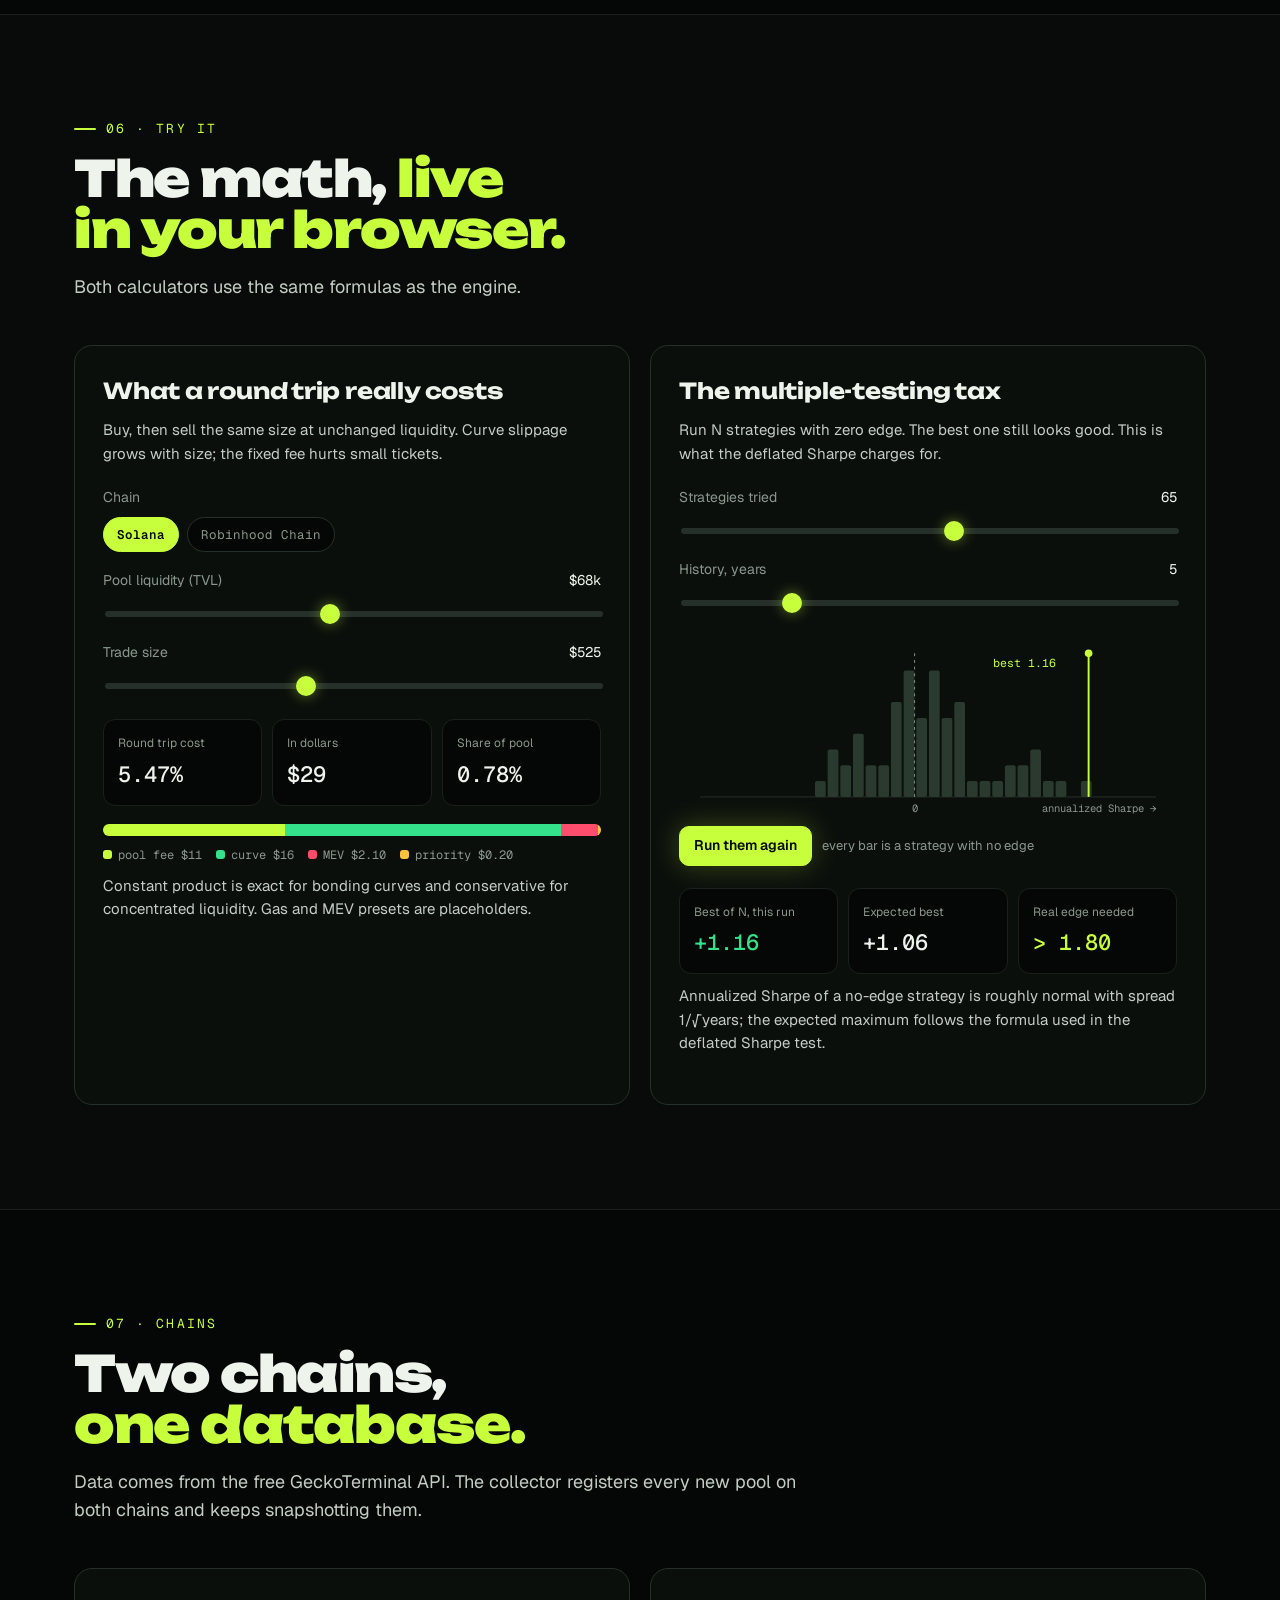
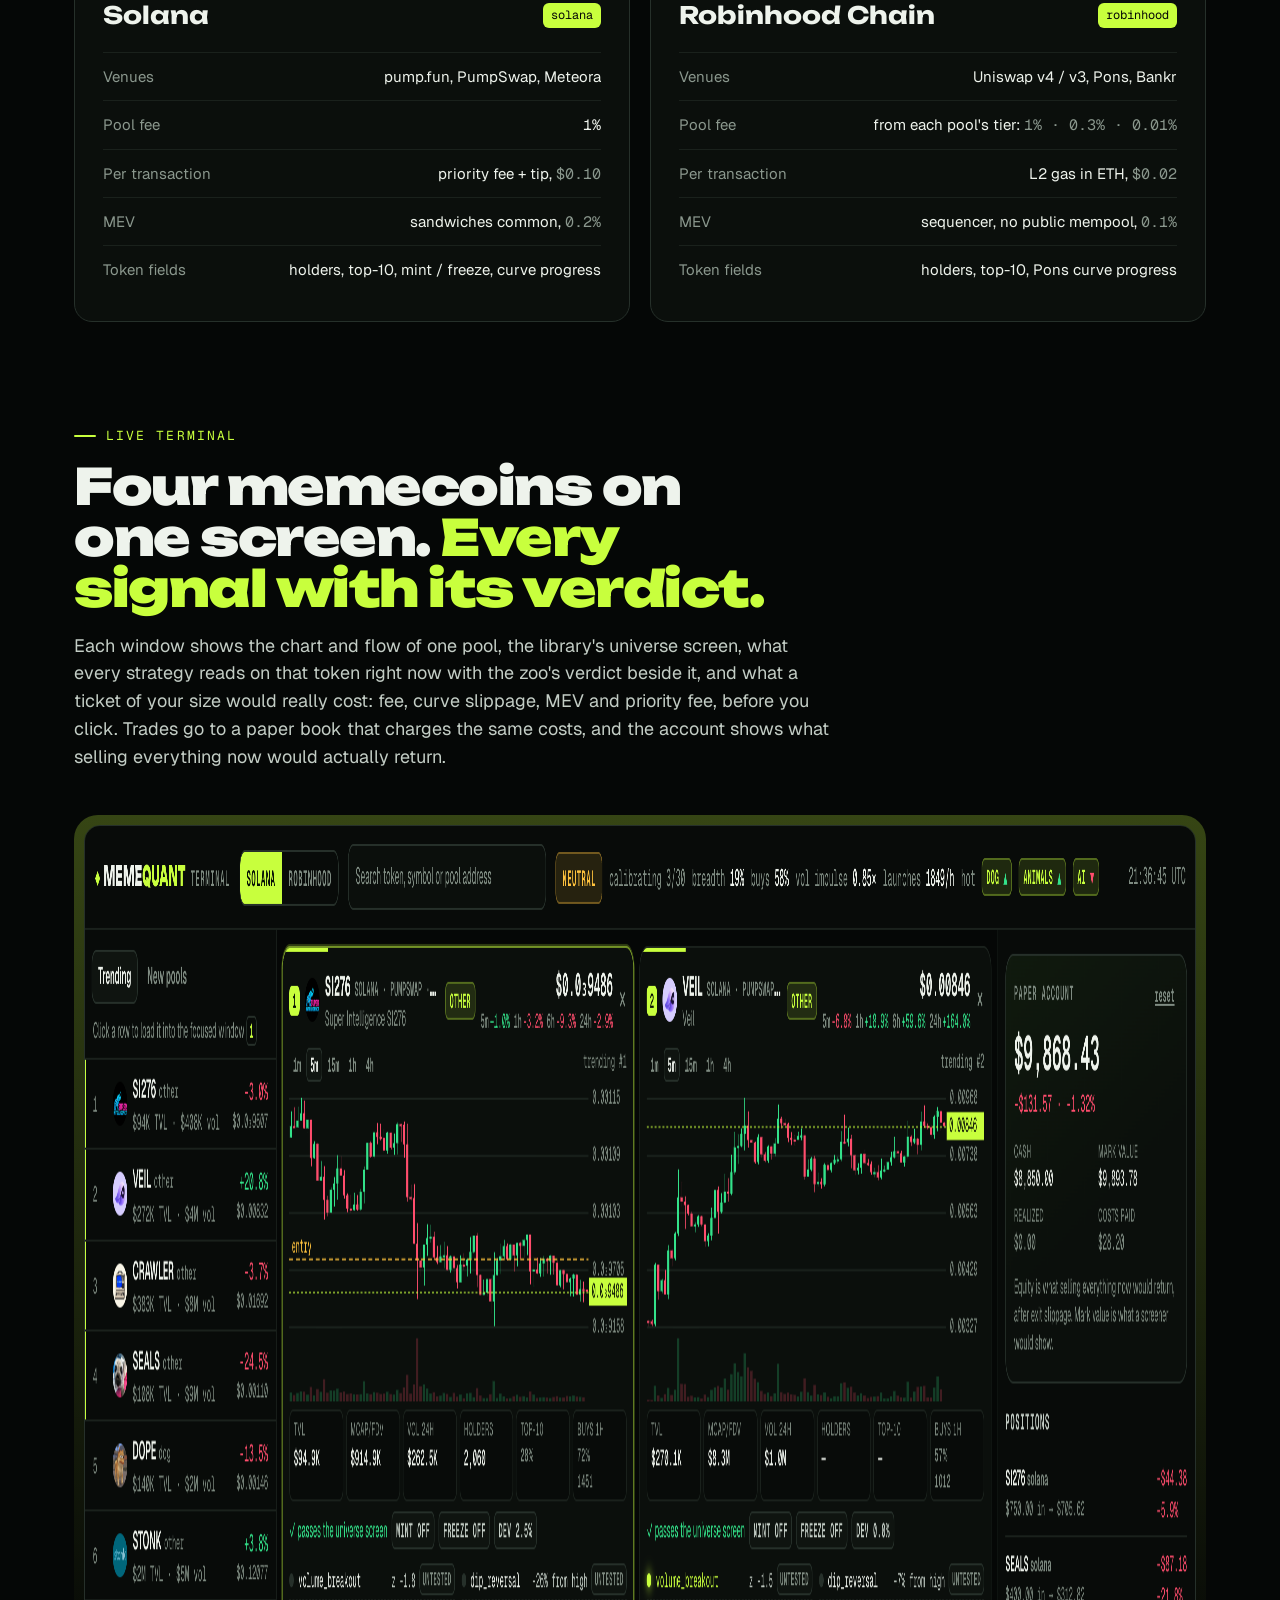
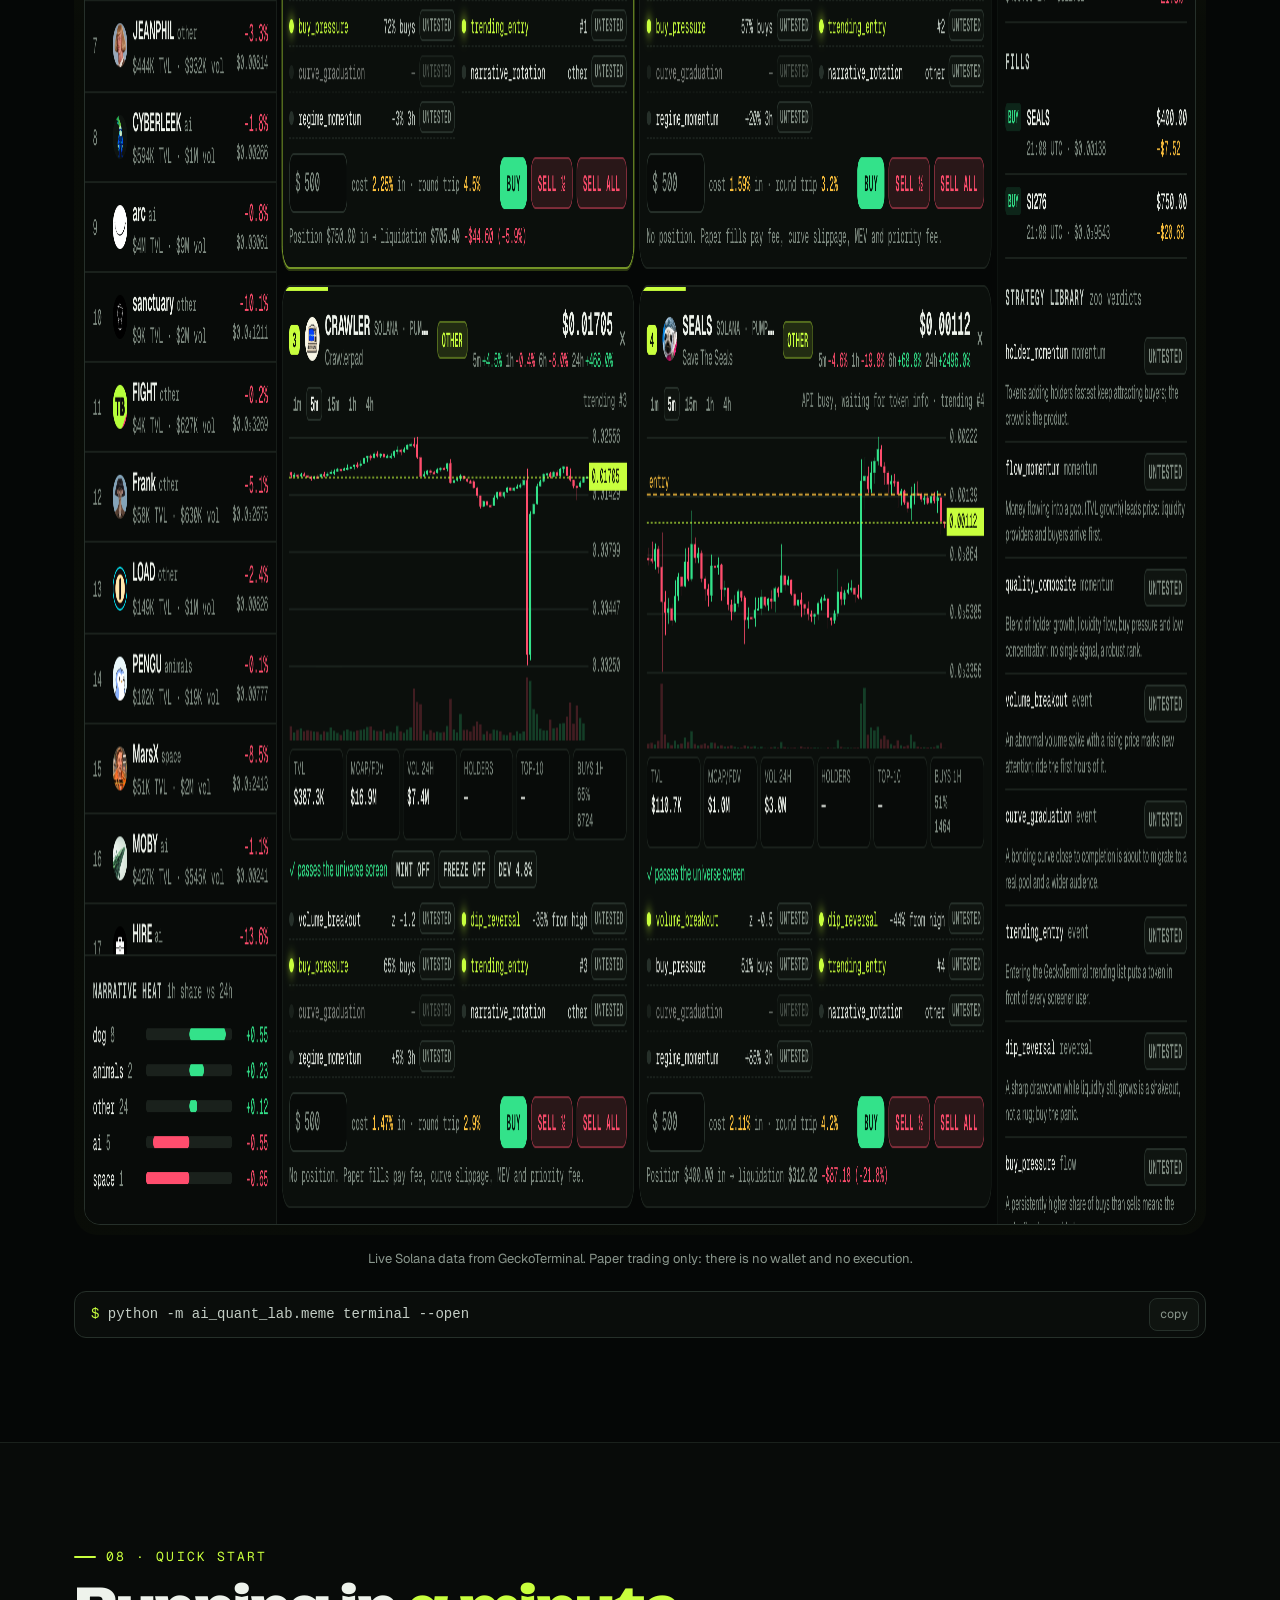
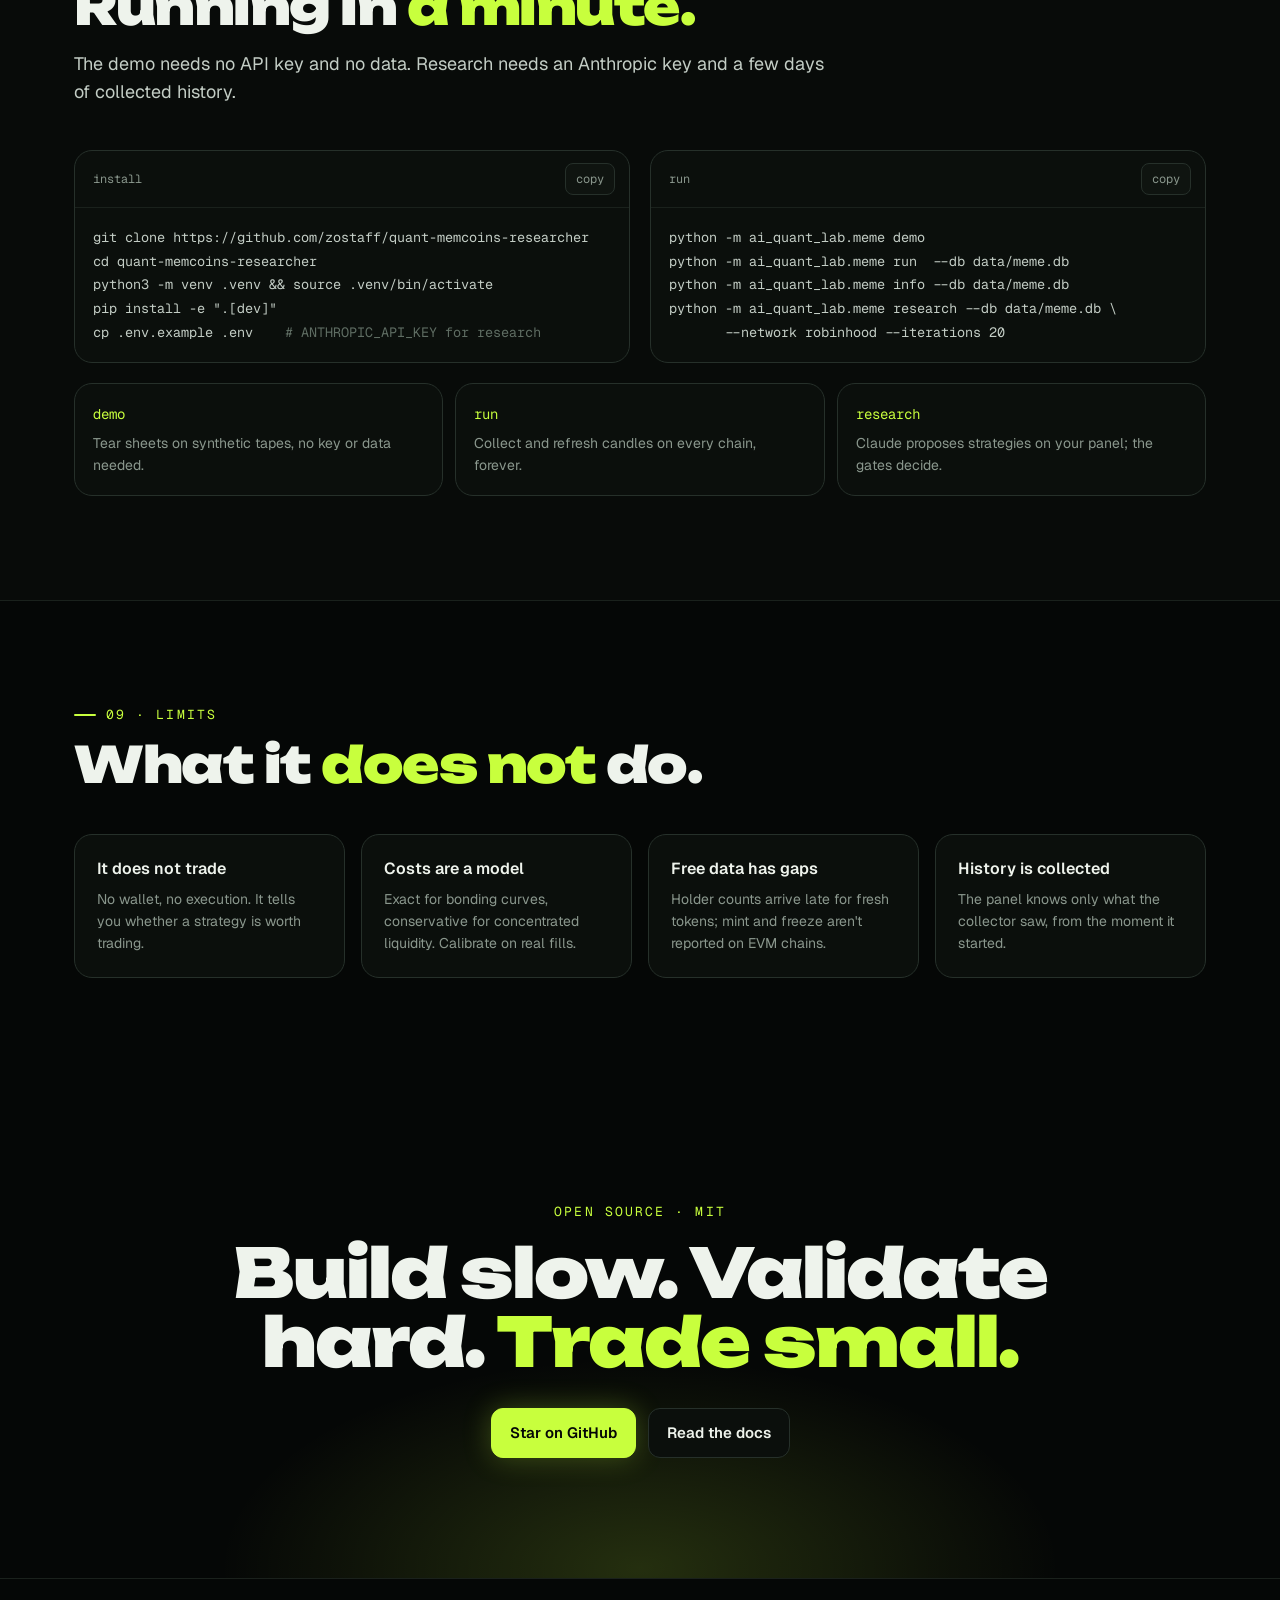
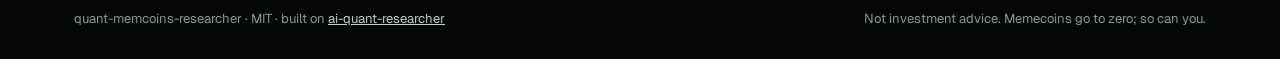
==== commit f888e977: "Live terminal: four windows, library signals with zoo verdicts, paper trading - python -m ai_quant_l" ====
--- a/site/index.html
+++ b/site/index.html
@@ -289,7 +289,7 @@
   <div class="wrap">
     <a class="brand" href="#top"><i><svg width="18" height="18" viewBox="0 0 24 24" fill="none" stroke="#050706" stroke-width="2.8" stroke-linecap="round" stroke-linejoin="round" aria-hidden="true"><path d="M3 17l6-6 4 4 8-8"/></svg></i><span>quant-memcoins-<b>researcher</b></span></a>
     <div class="links">
-      <a href="#demo">Demo</a><a href="#zoo">Zoo</a><a href="#narratives">Narratives</a><a href="#features">Features</a><a href="#pipeline">Pipeline</a><a href="#labs">Try it</a><a href="#chains">Chains</a><a href="#start">Quick start</a>
+      <a href="#demo">Demo</a><a href="#zoo">Zoo</a><a href="#terminal">Terminal</a><a href="#narratives">Narratives</a><a href="#features">Features</a><a href="#pipeline">Pipeline</a><a href="#labs">Try it</a><a href="#chains">Chains</a><a href="#start">Quick start</a>
     </div>
     <a class="btn sm" href="https://github.com/zostaff/quant-memcoins-researcher"><svg viewBox="0 0 24 24" fill="currentColor" aria-hidden="true"><path d="M12 .5a11.5 11.5 0 0 0-3.64 22.41c.58.1.79-.25.79-.56v-2c-3.2.7-3.88-1.37-3.88-1.37-.52-1.33-1.28-1.69-1.28-1.69-1.04-.71.08-.7.08-.7 1.16.08 1.77 1.19 1.77 1.19 1.03 1.76 2.7 1.25 3.36.96.1-.75.4-1.25.73-1.54-2.55-.29-5.24-1.28-5.24-5.69 0-1.26.45-2.29 1.19-3.1-.12-.29-.52-1.46.11-3.05 0 0 .97-.31 3.17 1.18a11 11 0 0 1 5.77 0c2.2-1.49 3.17-1.18 3.17-1.18.63 1.59.23 2.76.11 3.05.74.81 1.19 1.84 1.19 3.1 0 4.42-2.7 5.4-5.26 5.68.41.36.78 1.06.78 2.14v3.17c0 .31.21.67.8.56A11.5 11.5 0 0 0 12 .5Z"/></svg>GitHub</a>
   </div>
@@ -321,8 +321,8 @@
 </header>
 
 <div class="tape" aria-hidden="true"><div>
-  <span><b>point-in-time</b> universe</span><span>exact <b>x·y=k</b> slippage</span><span><b>rugs</b> written off to zero</span><span>meme factors <b>MKT SIZE MOM AGE FLOW</b></span><span><b>deflated</b> Sharpe</span><span>capacity <b>$1k → $1M</b></span><span><b>176</b> tests passing</span><span><b>12</b> strategies · <b>54</b> variants</span><span>narrative <b>rotation</b></span><span><b>Solana</b> · <b>Robinhood Chain</b></span><span>MIT <b>open source</b></span>
-  <span><b>point-in-time</b> universe</span><span>exact <b>x·y=k</b> slippage</span><span><b>rugs</b> written off to zero</span><span>meme factors <b>MKT SIZE MOM AGE FLOW</b></span><span><b>deflated</b> Sharpe</span><span>capacity <b>$1k → $1M</b></span><span><b>176</b> tests passing</span><span><b>12</b> strategies · <b>54</b> variants</span><span>narrative <b>rotation</b></span><span><b>Solana</b> · <b>Robinhood Chain</b></span><span>MIT <b>open source</b></span>
+  <span><b>point-in-time</b> universe</span><span>exact <b>x·y=k</b> slippage</span><span><b>rugs</b> written off to zero</span><span>meme factors <b>MKT SIZE MOM AGE FLOW</b></span><span><b>deflated</b> Sharpe</span><span>capacity <b>$1k → $1M</b></span><span><b>193</b> tests passing</span><span><b>12</b> strategies · <b>54</b> variants</span><span>narrative <b>rotation</b></span><span><b>4-window</b> live terminal</span><span><b>Solana</b> · <b>Robinhood Chain</b></span><span>MIT <b>open source</b></span>
+  <span><b>point-in-time</b> universe</span><span>exact <b>x·y=k</b> slippage</span><span><b>rugs</b> written off to zero</span><span>meme factors <b>MKT SIZE MOM AGE FLOW</b></span><span><b>deflated</b> Sharpe</span><span>capacity <b>$1k → $1M</b></span><span><b>193</b> tests passing</span><span><b>12</b> strategies · <b>54</b> variants</span><span>narrative <b>rotation</b></span><span><b>4-window</b> live terminal</span><span><b>Solana</b> · <b>Robinhood Chain</b></span><span>MIT <b>open source</b></span>
 </div></div>
 
 <section id="demo">
@@ -536,10 +536,16 @@
   </div>
 </section>
 
-<section style="padding-top:0">
-  <div class="wrap">
-    <div class="shot rv"><img src="assets/dashboard.png" alt="Dashboard concept: strategy arena, tear sheet and launch feed" loading="lazy" width="2880" height="1800"></div>
-    <p class="shot-cap">Dashboard concept with sample data. The engine itself is a Python library and CLI.</p>
+<section id="terminal" style="padding-top:0">
+  <div class="wrap">
+    <div class="sh rv">
+      <div class="kick">Live terminal</div>
+      <h2>Four memecoins on one screen. <em>Every signal with its verdict.</em></h2>
+      <p>Each window shows the chart and flow of one pool, the library's universe screen, what every strategy reads on that token right now with the zoo's verdict beside it, and what a ticket of your size would really cost: fee, curve slippage, MEV and priority fee, before you click. Trades go to a paper book that charges the same costs, and the account shows what selling everything now would actually return.</p>
+    </div>
+    <div class="shot rv"><img src="assets/terminal.png" alt="Meme Quant Terminal: four live windows with charts, signals, verdicts, trade costs, watchlist and paper account" loading="lazy" width="3360" height="2000"></div>
+    <p class="shot-cap">Live Solana data from GeckoTerminal. Paper trading only: there is no wallet and no execution.</p>
+    <div class="cmd" style="max-width:none"><code id="c-term">python -m ai_quant_lab.meme terminal --open</code><button class="copy" data-copy="c-term">copy</button></div>
   </div>
 </section>
 
